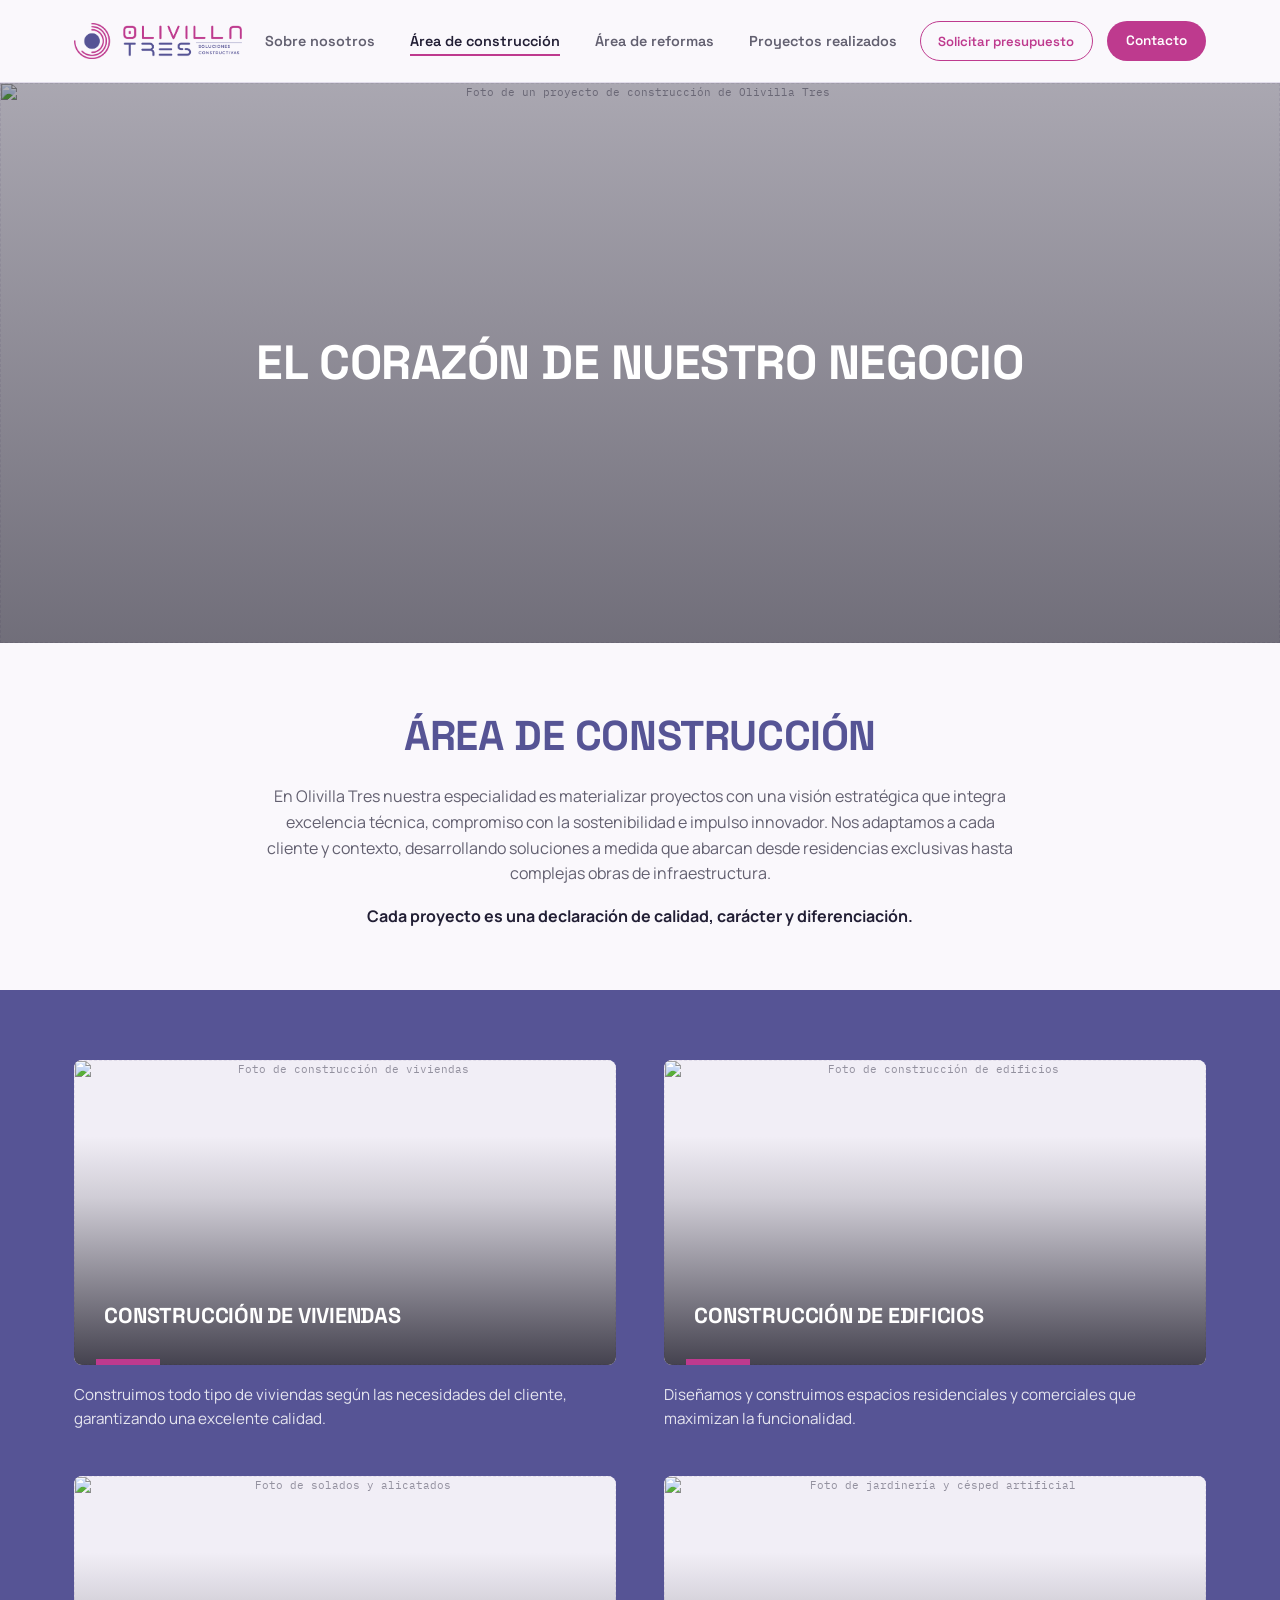
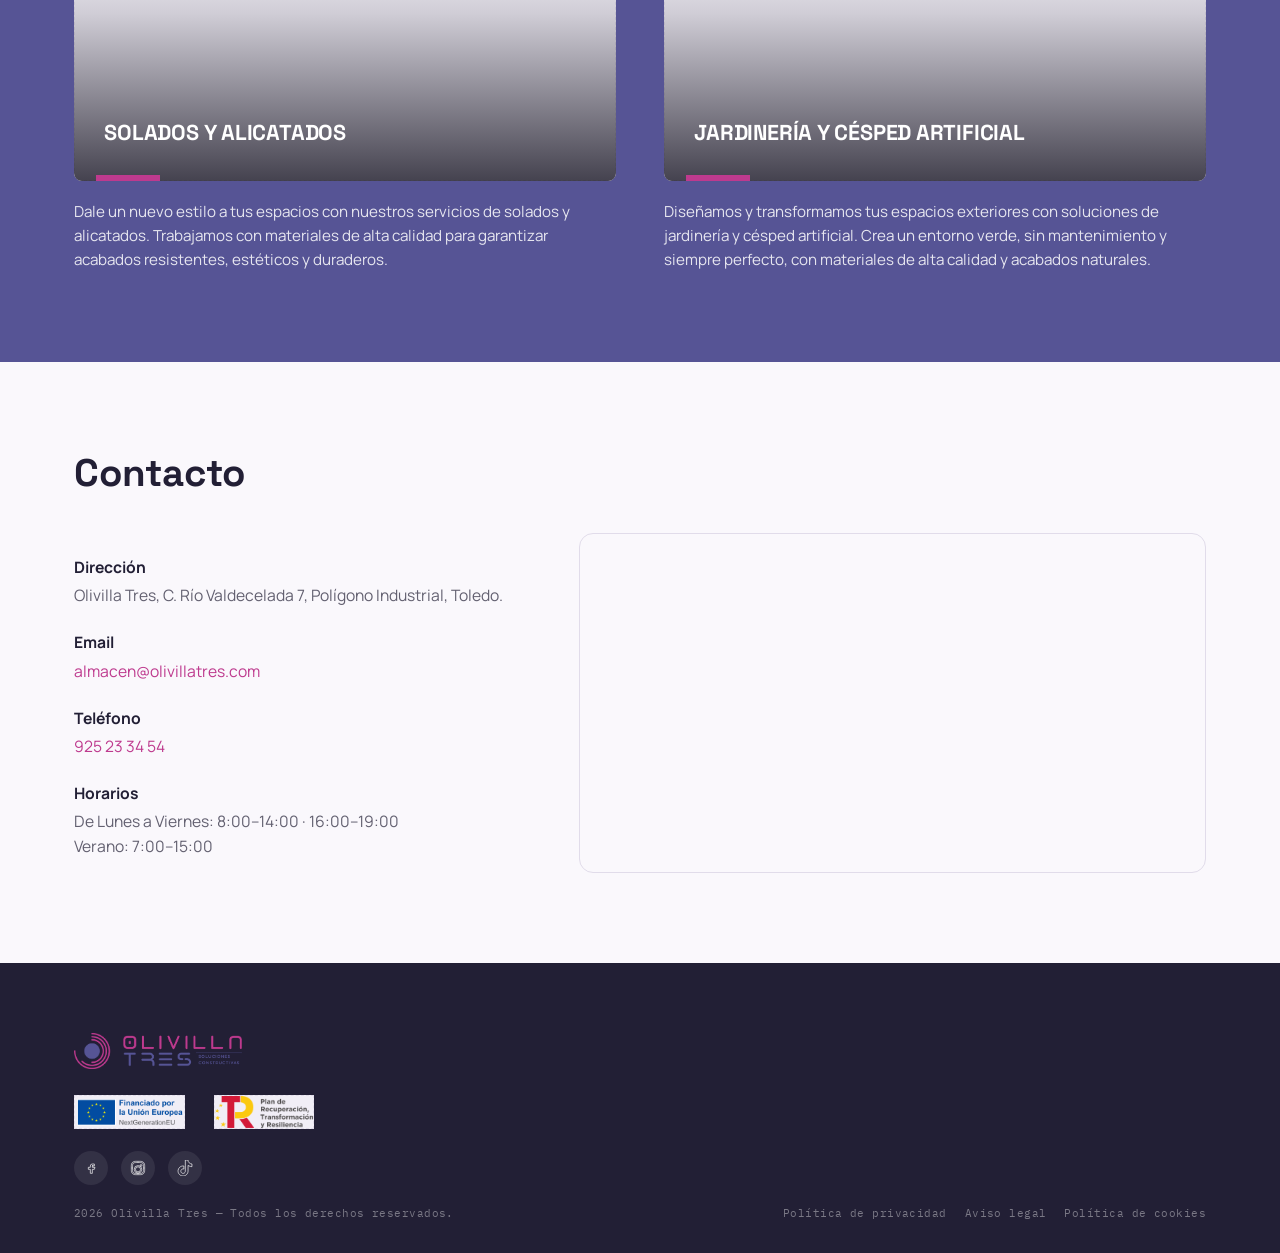
==== area-de-construccion.html @ abe106a0 "redes sociales" ====
<!DOCTYPE html>
<html lang="es">
<head>
<meta charset="UTF-8">
<meta name="viewport" content="width=device-width, initial-scale=1.0">
<title>Área de Construcción — Olivilla Tres</title>
<meta name="description" content="Construcción de viviendas, edificios, solados, alicatados y jardinería en Toledo. Materiales de alta calidad y acabados duraderos.">
<link rel="stylesheet" href="style.css">
</head>
<body>

<header class="site-header">
  <div class="container">
    <a href="index.html" class="brand"><img src="logo.png" alt="Olivilla Tres — Soluciones Constructivas"></a>
    <nav class="main-nav" aria-label="Navegación principal">
      <ul>
        <li><a href="sobre-nosotros.html">Sobre nosotros</a></li>
        <li><a href="area-de-construccion.html" aria-current="page">Área de construcción</a></li>
        <li><a href="area-de-reformas.html">Área de reformas</a></li>
        <li><a href="proyectos-realizados.html">Proyectos realizados</a></li>
      </ul>
    </nav>
    <div class="nav-actions">
      <a href="solicitar_presupuesto.html" class="nav-btn-outline">Solicitar presupuesto</a>
      <a href="contacto.html" class="nav-cta">Contacto</a>
    </div>
    <button class="nav-toggle" aria-label="Abrir menú" aria-expanded="false"><span></span></button>
  </div>
</header>

<main>

  <!-- HERO: foto a pantalla completa con texto superpuesto -->
  <section class="area-hero-photo">
    <img class="ph" src="img/construccion-portada.jpg" alt="Foto de un proyecto de construcción de Olivilla Tres">
    <div class="area-hero-photo-overlay">
      <div class="container">
        <h1>El corazón de nuestro negocio</h1>
      </div>
    </div>
  </section>

  <!-- INTRO: texto centrado -->
  <section class="area-intro">
    <div class="container">
      <h2>Área de construcción</h2>
      <p>En Olivilla Tres nuestra especialidad es materializar proyectos con una visión estratégica que integra excelencia técnica, compromiso con la sostenibilidad e impulso innovador. Nos adaptamos a cada cliente y contexto, desarrollando soluciones a medida que abarcan desde residencias exclusivas hasta complejas obras de infraestructura.</p>
      <p class="area-intro-tagline">Cada proyecto es una declaración de calidad, carácter y diferenciación.</p>
    </div>
  </section>

  <!-- SERVICIOS: cuadrícula 2x2 sobre fondo índigo -->
  <section class="area-services">
    <div class="container">
      <div class="area-services-grid">
        <article class="area-service-item reveal">
          <div class="area-service-figure">
            <img class="ph" src="img/construccion-viviendas.jpg" alt="Foto de construcción de viviendas">
            <h3>Construcción de viviendas</h3>
            <span class="accent-bar"></span>
          </div>
          <p>Construimos todo tipo de viviendas según las necesidades del cliente, garantizando una excelente calidad.</p>
        </article>
        <article class="area-service-item reveal">
          <div class="area-service-figure">
            <img class="ph" src="img/construccion-edificios.jpg" alt="Foto de construcción de edificios">
            <h3>Construcción de edificios</h3>
            <span class="accent-bar"></span>
          </div>
          <p>Diseñamos y construimos espacios residenciales y comerciales que maximizan la funcionalidad.</p>
        </article>
        <article class="area-service-item reveal">
          <div class="area-service-figure">
            <img class="ph" src="img/construccion-solados.jpg" alt="Foto de solados y alicatados">
            <h3>Solados y alicatados</h3>
            <span class="accent-bar"></span>
          </div>
          <p>Dale un nuevo estilo a tus espacios con nuestros servicios de solados y alicatados. Trabajamos con materiales de alta calidad para garantizar acabados resistentes, estéticos y duraderos.</p>
        </article>
        <article class="area-service-item reveal">
          <div class="area-service-figure">
            <img class="ph" src="img/construccion-jardineria.jpg" alt="Foto de jardinería y césped artificial">
            <h3>Jardinería y césped artificial</h3>
            <span class="accent-bar"></span>
          </div>
          <p>Diseñamos y transformamos tus espacios exteriores con soluciones de jardinería y césped artificial. Crea un entorno verde, sin mantenimiento y siempre perfecto, con materiales de alta calidad y acabados naturales.</p>
        </article>
      </div>
    </div>
  </section>

  <!-- CONTACTO -->
  <section class="contact-real">
    <div class="container">
      <h2 class="reveal">Contacto</h2>
      <div class="contact-real-grid">
        <div class="contact-real-info reveal">
          <p><strong>Dirección</strong>Olivilla Tres, C. Río Valdecelada 7, Polígono Industrial, Toledo.</p>
          <p><strong>Email</strong><a href="mailto:almacen@olivillatres.com">almacen@olivillatres.com</a></p>
          <p><strong>Teléfono</strong><a href="tel:925233454">925 23 34 54</a></p>
          <p><strong>Horarios</strong>De Lunes a Viernes: 8:00–14:00 · 16:00–19:00<br>Verano: 7:00–15:00</p>
        </div>
        <div class="contact-real-map reveal">
            <iframe title="Ubicación de Olivilla Tres en Toledo" loading="lazy"
              src="https://www.google.com/maps?q=Aislamientos+Olivilla+tres,+C.+Rio+Valdecelada+7,+Toledo&output=embed"></iframe>
          </div>
      </div>
    </div>
  </section>

</main>

<footer class="site-footer">
  <div class="container">
    <a href="index.html" class="brand"><img src="logo.png" alt="Olivilla Tres"></a>
    <div class="footer-funding">
      <img class="ph" src="es_financiado_por_la_union_europea_pos.png" alt="Financiado por la Unión Europea — NextGenerationEU" style="height:34px;">
      <img class="ph" src="Logotipo_del_Plan_de_Recuperacion_Transformacion_y_Resiliencia.svg-2048x670.png" alt="Plan de Recuperación, Transformación y Resiliencia" style="height:34px;">
    </div>
    <div class="footer-social">
        <a href="https://www.facebook.com/p/Olivilla-Tres-SLU-100063948459434/"
          aria-label="Facebook de Olivilla Tres"><svg viewBox="0 0 24 24">
            <path d="M14 9h3V6h-3a3 3 0 00-3 3v2H8v3h3v6h3v-6h3l1-3h-4v-2a1 1 0 011-1z" />
          </svg></a>
        <a href="https://www.instagram.com/olivillatres/" aria-label="Instagram de Olivilla Tres"><svg
            viewBox="0 0 24 24">
            <path
              d="M12 2c2.717 0 3.056.01 4.122.06 1.065.05 1.79.217 2.428.465.66.254 1.216.598 1.772 1.153a4.908 4.908 0 011.153 1.772c.247.637.415 1.363.465 2.428.047 1.066.06 1.405.06 4.122 0 2.717-.01 3.056-.06 4.122-.05 1.065-.218 1.79-.465 2.428a4.883 4.883 0 01-1.153 1.772 4.915 4.915 0 01-1.772 1.153c-.637.247-1.363.415-2.428.465-1.066.047-1.405.06-4.122.06-2.717 0-3.056-.01-4.122-.06-1.065-.05-1.79-.218-2.428-.465a4.89 4.89 0 01-1.772-1.153 4.904 4.904 0 01-1.153-1.772c-.248-.637-.415-1.363-.465-2.428C2.013 15.056 2 14.717 2 12c0-2.717.01-3.056.06-4.122.05-1.065.217-1.79.465-2.428a4.88 4.88 0 011.153-1.772A4.897 4.897 0 015.45 2.525c.638-.248 1.362-.415 2.428-.465C8.944 2.013 9.283 2 12 2zm0 1.802c-2.67 0-2.986.01-4.04.059-.976.045-1.505.207-1.858.344-.466.181-.8.399-1.15.748-.35.35-.567.683-.748 1.15-.137.353-.3.882-.344 1.857-.048 1.055-.058 1.37-.058 4.04 0 2.67.01 2.986.058 4.04.045.976.207 1.505.344 1.858.181.466.399.8.748 1.15.35.35.683.567 1.15.748.353.137.882.3 1.857.344 1.054.048 1.37.058 4.04.058 2.67 0 2.987-.01 4.04-.058.976-.045 1.506-.207 1.858-.344.466-.181.8-.399 1.15-.748.35-.35.568-.683.748-1.15.137-.353.3-.882.344-1.857.048-1.055.058-1.37.058-4.04 0-2.67-.01-2.986-.058-4.04-.045-.976-.207-1.505-.344-1.858a3.097 3.097 0 00-.748-1.15 3.098 3.098 0 00-1.15-.748c-.353-.137-.882-.3-1.857-.344-1.055-.048-1.37-.058-4.04-.058zm0 4.595a5.603 5.603 0 110 11.206 5.603 5.603 0 010-11.206zm0 1.802a3.801 3.801 0 100 7.602 3.801 3.801 0 000-7.602zm5.85-2.05a1.31 1.31 0 11-2.62 0 1.31 1.31 0 012.62 0z" />
          </svg></a>
        <a href="https://www.tiktok.com/@olivilla.tres.s.l" aria-label="TikTok de Olivilla Tres"><svg
            viewBox="0 0 24 24">
            <path
              d="M12.525.02c1.31-.02 2.61-.01 3.91-.02.08 1.53.63 3.09 1.75 4.17 1.12 1.11 2.7 1.62 4.24 1.79v4.03c-1.44-.05-2.89-.35-4.2-.97-.57-.26-1.1-.59-1.62-.93-.01 2.92.01 5.84-.02 8.75-.08 1.4-.54 2.79-1.35 3.94-1.31 1.92-3.58 3.17-5.91 3.21-1.43.08-2.86-.31-4.08-1.03-2.02-1.19-3.44-3.37-3.65-5.71-.02-.5-.03-1-.01-1.49.18-1.9 1.12-3.72 2.58-4.96 1.66-1.44 3.98-2.13 6.15-1.72.02 1.48-.04 2.96-.04 4.44-.99-.32-2.15-.23-3.02.37-.63.41-1.11 1.04-1.36 1.75-.21.51-.15 1.07-.14 1.61.24 1.64 1.82 3.02 3.5 2.87 1.12-.01 2.19-.66 2.77-1.61.19-.33.4-.67.41-1.06.1-1.79.06-3.57.07-5.36.01-4.03-.01-8.05.02-12.07z" />
          </svg></a>
      </div>
    <div class="footer-bottom">
      <span>2026 Olivilla Tres — Todos los derechos reservados.</span>
      <span style="display:flex; gap:1.6em;">
        <a href="aviso-legal.html">Política de privacidad</a>
        <a href="aviso-legal.html">Aviso legal</a>
        <a href="aviso-legal.html">Política de cookies</a>
      </span>
    </div>
  </div>
</footer>

<script src="main.js"></script>
<script src="https://TU-APP.onrender.com/widget.js"></script>
</body>
</html>
---- style.css ----
/* =========================================================
   OLIVILLA TRES — identidad real de marca
   Magenta #BE3A8E · Índigo #565495 (extraídos del logotipo)
   Motivo de firma: anillos concéntricos (el "orbe" del logo)
   ========================================================= */

@import url('https://fonts.googleapis.com/css2?family=Space+Grotesk:wght@500;600;700&family=Manrope:wght@400;500;600;700;800&family=IBM+Plex+Mono:wght@500;600&display=swap');

:root{
  /* --- marca --- */
  --magenta:        #BE3A8E;
  --magenta-dark:   #932C6E;
  --magenta-light:  #F3D9E9;
  --indigo:         #565495;
  --indigo-dark:    #403E72;
  --indigo-light:   #E1E0F0;

  /* --- neutros --- */
  --ink:            #221F35;
  --ink-70:         rgba(34,31,53,.7);
  --ink-45:         rgba(34,31,53,.45);
  --paper:          #FAF8FC;
  --paper-2:        #F1EEF6;
  --line:           #E1DCEA;
  --white:          #FFFFFF;

  --font-display: 'Space Grotesk', sans-serif;
  --font-body: 'Manrope', sans-serif;
  --font-mono: 'IBM Plex Mono', monospace;

  --container: 1180px;
  --radius: 14px;
  --radius-sm: 8px;
}

*,*::before,*::after{ box-sizing:border-box; }
html{ scroll-behavior:smooth; }
body{
  margin:0;
  background:var(--paper);
  color:var(--ink);
  font-family:var(--font-body);
  font-size:16px;
  line-height:1.6;
  -webkit-font-smoothing:antialiased;
}
img{ max-width:100%; display:block; }
a{ color:inherit; text-decoration:none; }
ul{ margin:0; padding:0; list-style:none; }
h1,h2,h3,h4{ margin:0; font-family:var(--font-display); font-weight:700; letter-spacing:-.01em; line-height:1.1; color:var(--ink); }
p{ margin:0; }
button{ font-family:inherit; cursor:pointer; }

:focus-visible{ outline:3px solid var(--magenta); outline-offset:3px; }

.container{ max-width:var(--container); margin:0 auto; padding:0 24px; }

.eyebrow{
  font-family:var(--font-mono);
  font-size:.72rem;
  font-weight:600;
  letter-spacing:.14em;
  text-transform:uppercase;
  color:var(--magenta);
  display:inline-flex;
  align-items:center;
  gap:.6em;
}
.eyebrow::before{
  content:"";
  width:9px; height:9px;
  border-radius:50%;
  border:2px solid var(--magenta);
  display:inline-block;
}

/* =========================================================
   Motivo de firma: anillos concéntricos (del logo)
   ========================================================= */
.orbit-bg{
  position:absolute; inset:0;
  pointer-events:none;
  overflow:hidden;
}
.orbit-bg svg{ position:absolute; }

img.ph{
  background:var(--paper-2);
  border:1px dashed var(--line);
  display:flex; align-items:center; justify-content:center;
  color:var(--ink-45);
  font-family:var(--font-mono);
  font-size:.7rem;
  text-align:center;
  object-fit:cover;
  width:100%;
  height:100%;
}

/* =========================================================
   Botones
   ========================================================= */
.btn{
  display:inline-flex; align-items:center; gap:.6em;
  font-family:var(--font-display);
  font-size:.92rem;
  font-weight:600;
  padding:.95em 1.7em;
  border-radius:100px;
  border:1.5px solid transparent;
  transition:transform .2s ease, background .2s ease, color .2s ease, border-color .2s ease;
}
.btn-primary{ background:var(--magenta); color:var(--white); }
.btn-primary:hover{ background:var(--magenta-dark); transform:translateY(-2px); }
.btn-ghost{ border-color:currentColor; color:var(--ink); }
.btn-ghost:hover{ background:#932C6E; color:#403E72; border-color:var(--ink); transform:translateY(-2px); }
.hero-actions{ display:flex; gap:1em; flex-wrap:wrap; }

/* =========================================================
   Header
   ========================================================= */
.site-header{
  position:sticky; top:0; z-index:100;
  background:rgba(250,248,252,.9);
  backdrop-filter:blur(10px);
  border-bottom:1px solid var(--line);
}
.site-header .container{
  display:flex; align-items:center; justify-content:space-between;
  height:82px;
}
.brand{ display:flex; align-items:center; }
.brand img{ height:36px; width:auto; }

.main-nav ul{ display:flex; gap:2.2rem; align-items:center; }
.main-nav a{
  font-family:var(--font-display);
  font-size:.9rem;
  font-weight:600;
  color:var(--ink-70);
  position:relative;
  padding:6px 0;
}
.main-nav a::after{
  content:"";
  position:absolute; left:0; right:0; bottom:0;
  height:2px; background:var(--magenta);
  transform:scaleX(0); transform-origin:left;
  transition:transform .2s ease;
}
.main-nav a:hover, .main-nav a[aria-current="page"]{ color:var(--ink); }
.main-nav a:hover::after, .main-nav a[aria-current="page"]::after{ transform:scaleX(1); }

.nav-cta{
  font-family:var(--font-display) !important;
  font-size:.85rem !important;
  font-weight:600;
  color:var(--white) !important;
  background:var(--magenta);
  padding:.7em 1.4em;
  border-radius:100px;
  transition:background .2s ease;
}
.nav-cta:hover{ background:var(--magenta-dark); }
.nav-cta::after{ display:none; }

.nav-toggle{
  display:none;
  background:none; border:1.5px solid var(--ink); border-radius:50%;
  width:42px; height:42px;
  align-items:center; justify-content:center;
}
.nav-toggle span, .nav-toggle span::before, .nav-toggle span::after{
  content:""; display:block; width:16px; height:2px; background:var(--ink); border-radius:2px;
  position:relative; transition:.2s ease;
}
.nav-toggle span::before{ position:absolute; top:-5px; }
.nav-toggle span::after{ position:absolute; top:5px; }

/* =========================================================
   Hero
   ========================================================= */
.hero{
  position:relative;
  overflow:hidden;
  background:var(--ink);
  color:var(--white);
  padding:90px 0 0;
}
.hero-inner{ position:relative; z-index:2; padding-bottom:70px; }
.hero .eyebrow{ color:#F0A9CE; }
.hero .eyebrow::before{ border-color:#F0A9CE; }
.hero h1{ font-size:clamp(2.6rem,5.6vw,4.6rem); color:var(--white); margin-top:.5em; }
.hero h1 .line{ display:block; }
.hero h1 .accent{ color:var(--magenta); }
.hero-sub{ margin-top:1.3em; max-width:560px; color:rgba(255,255,255,.72); font-size:1.05rem; }
.hero-actions{ margin-top:2.4em; }
.hero-meta{
  margin-top:4em;
  display:flex; gap:3em; flex-wrap:wrap;
  font-family:var(--font-mono); font-size:.78rem; letter-spacing:.04em; color:rgba(255,255,255,.55);
}
.hero-meta strong{ display:block; font-family:var(--font-display); font-size:1.8rem; color:var(--white); font-weight:700; margin-bottom:.15em; }

.hero-figure{
  position:relative; z-index:2;
  aspect-ratio:16/7;
  border-radius:var(--radius);
  overflow:hidden;
  border:1px solid rgba(255,255,255,.12);
}
.hero-figure .ph{ background:rgba(255,255,255,.04); border-color:rgba(255,255,255,.18); color:rgba(255,255,255,.4); }

/* =========================================================
   Servicios (home)
   ========================================================= */
.services{ padding:110px 0 100px; }
.section-head{ max-width:640px; }
.section-head p{ margin-top:1em; color:var(--ink-70); font-size:1.05rem; }
.section-head h2{ font-size:clamp(1.9rem,3.6vw,2.6rem); margin-top:.4em; }

.service-grid{
  margin-top:3.2em;
  display:grid;
  grid-template-columns:repeat(3, 1fr);
  gap:1.6em;
}
.service-card{
  background:var(--white);
  border:1px solid var(--line);
  border-radius:var(--radius);
  overflow:hidden;
  display:flex; flex-direction:column;
  transition:transform .25s ease, box-shadow .25s ease;
}
.service-card:hover{ transform:translateY(-4px); box-shadow:0 18px 40px -20px rgba(34,31,53,.25); }
.service-card .card-figure{ aspect-ratio:4/3; }
.service-card .card-body{ padding:1.8em; display:flex; flex-direction:column; gap:.9em; flex:1; }
.service-card .num{ font-family:var(--font-mono); font-size:.7rem; color:var(--magenta); letter-spacing:.1em; }
.service-card h3{ font-size:1.4rem; }
.service-card p{ color:var(--ink-70); font-size:.95rem; }
.service-card ul{ margin-top:.4em; display:flex; flex-direction:column; gap:.5em; }
.service-card li{ font-size:.88rem; color:var(--ink-70); display:flex; gap:.6em; align-items:baseline; }
.service-card li::before{ content:""; width:5px; height:5px; border-radius:50%; background:var(--indigo); flex:none; }
.service-card .more{
  margin-top:auto; padding-top:.6em;
  font-family:var(--font-display); font-weight:600; font-size:.9rem; color:var(--magenta);
  display:inline-flex; align-items:center; gap:.4em;
}
.service-card .more span{ transition:transform .2s ease; }
.service-card:hover .more span{ transform:translateX(4px); }

/* =========================================================
   Quiénes somos
   ========================================================= */
.about-section{ background:var(--indigo); color:var(--white); padding:100px 0; position:relative; overflow:hidden; }
.about{ display:grid; grid-template-columns:.9fr 1.1fr; gap:4em; align-items:center; position:relative; z-index:2; }
.about-figure{ aspect-ratio:4/5; border-radius:var(--radius); overflow:hidden; border:1px solid rgba(255,255,255,.18); position:relative; }
.about-figure .ph{ background:rgba(255,255,255,.06); border-color:rgba(255,255,255,.22); color:rgba(255,255,255,.5); }
.about-copy .eyebrow{ color:#F0A9CE; }
.about-copy .eyebrow::before{ border-color:#F0A9CE; }
.about-copy h2{ color:var(--white); font-size:clamp(1.9rem,3.4vw,2.5rem); margin-top:.4em; }
.about-copy p{ margin-top:1.2em; color:rgba(255,255,255,.8); font-size:1rem; }
.about-stats{ margin-top:2.4em; display:flex; gap:2.4em; flex-wrap:wrap; }
.about-stats strong{ display:block; font-family:var(--font-display); font-size:2rem; color:var(--white); }
.about-stats span{ font-family:var(--font-mono); font-size:.72rem; letter-spacing:.05em; color:rgba(255,255,255,.6); text-transform:uppercase; }

/* =========================================================
   Proyectos (galería con foto)
   ========================================================= */
.projects{ padding:110px 0; }
.project-grid{
  margin-top:3em;
  display:grid;
  grid-template-columns:repeat(4, 1fr);
  gap:1.4em;
}
.project-tile{
  border-radius:var(--radius);
  overflow:hidden;
  position:relative;
  aspect-ratio:3/4;
  background:var(--paper-2);
}
.project-tile .ph{ position:absolute; inset:0; }
.project-tile .tile-info{
  position:absolute; left:0; right:0; bottom:0;
  padding:1.4em 1.2em;
  background:linear-gradient(0deg, rgba(34,31,53,.88), transparent 80%);
  color:var(--white);
}
.project-tile h4{ font-size:1.05rem; color:var(--white); font-weight:700; }
.project-tile p{ font-size:.8rem; color:rgba(255,255,255,.75); margin-top:.3em; }

/* =========================================================
   Testimonios
   ========================================================= */
.testimonials{ padding:100px 0; background:var(--paper-2); }
.testi-grid{
  margin-top:3em;
  display:grid;
  grid-template-columns:repeat(3,1fr);
  gap:1.6em;
}
.testi-card{
  background:var(--white);
  border:1px solid var(--line);
  border-radius:var(--radius);
  padding:2.2em;
  position:relative;
}
.testi-card .quote-mark{
  font-family:var(--font-display);
  font-size:3rem; color:var(--magenta); line-height:.5; display:block; margin-bottom:.5em;
}
.testi-card p.quote{ font-size:.98rem; color:var(--ink); }
.testi-card .who{
  margin-top:1.6em; padding-top:1em; border-top:1px solid var(--line);
  font-family:var(--font-mono); font-size:.7rem; letter-spacing:.05em; text-transform:uppercase; color:var(--ink-70);
  display:flex; justify-content:space-between;
}

/* =========================================================
   CTA final
   ========================================================= */
.cta-band{
  background:var(--magenta);
  color:var(--white);
  text-align:center;
  padding:100px 0;
  position:relative;
  overflow:hidden;
}
.cta-band .container{ position:relative; z-index:2; }
.cta-band h2{ font-size:clamp(2rem,5vw,3.2rem); color:var(--white); margin-top:.3em; }
.cta-band p{ margin-top:1em; color:rgba(255,255,255,.85); max-width:520px; margin-left:auto; margin-right:auto; }
.cta-band .hero-actions{ justify-content:center; margin-top:2.2em; }
.cta-band .btn-ghost{ color:var(--white); }
.cta-band .btn-ghost:hover{ background:#403E72; color:#BE3A8E !important; }
.cta-band .btn-primary{ background:var(--ink); }
.cta-band .btn-primary:hover{ background:var(--white); color:var(--magenta); }

/* =========================================================
   Página interior (áreas de servicio)
   ========================================================= */
.page-hero{
  background:var(--ink); color:var(--white);
  padding:70px 0 60px;
  position:relative; overflow:hidden;
}
.page-hero .container{ position:relative; z-index:2; }
.breadcrumb{
  font-family:var(--font-mono); font-size:.7rem; letter-spacing:.06em; text-transform:uppercase;
  color:rgba(255,255,255,.5); margin-bottom:1.6em; display:flex; gap:.6em;
}
.breadcrumb a{ color:rgba(255,255,255,.85); }
.page-hero h1{ font-size:clamp(2.2rem,5vw,3.6rem); color:var(--white); margin-top:.4em; }
.page-hero .hero-sub{ color:rgba(255,255,255,.72); max-width:640px; margin-top:1.1em; }
.page-hero .eyebrow{ color:#F0A9CE; }
.page-hero .eyebrow::before{ border-color:#F0A9CE; }

.page-figure{
  margin-top:-40px; position:relative; z-index:3;
  aspect-ratio:21/8;
  border-radius:var(--radius);
  overflow:hidden;
  border:1px solid var(--line);
}

.dim-divider{
  margin-top:80px;
  font-family:var(--font-mono); font-size:.75rem; letter-spacing:.1em; text-transform:uppercase;
  color:var(--ink-45);
  padding-bottom:1em; border-bottom:1px solid var(--line);
}

.detail-grid{
  display:grid;
  grid-template-columns:repeat(2, 1fr);
  gap:1.4em;
  margin-top:2em;
}
.detail-card{ background:var(--white); border:1px solid var(--line); border-radius:var(--radius); overflow:hidden; }
.detail-card .card-figure{ aspect-ratio:16/9; }
.detail-card .card-body{ padding:2em; }
.detail-card .num{ font-family:var(--font-mono); font-size:.7rem; color:var(--magenta); letter-spacing:.1em; }
.detail-card h3{ font-size:1.4rem; margin-top:.6em; }
.detail-card p{ margin-top:.9em; color:var(--ink-70); font-size:.95rem; }

/* =========================================================
   Contacto
   ========================================================= */
.contact-grid{
  display:grid;
  grid-template-columns:1.1fr .9fr;
  gap:1.6em;
  margin-top:1em;
}
.contact-info{ background:var(--white); border:1px solid var(--line); border-radius:var(--radius); padding:2.6em; }
.contact-info h3{ font-size:1.5rem; }
.contact-list{ margin-top:2em; display:flex; flex-direction:column; gap:1.6em; }
.contact-list li{ display:flex; gap:1em; align-items:flex-start; }
.contact-list .ico{ width:38px; height:38px; flex:none; border-radius:50%; background:var(--magenta-light); display:flex; align-items:center; justify-content:center; }
.contact-list .ico svg{ width:18px; height:18px; stroke:var(--magenta); fill:none; }
.contact-list .lbl{ font-family:var(--font-mono); font-size:.68rem; letter-spacing:.08em; text-transform:uppercase; color:var(--indigo); display:block; margin-bottom:.3em; }
.contact-list .val{ font-size:1rem; color:var(--ink); }
.contact-list a.val:hover{ color:var(--magenta); }

.hours-table{ margin-top:2.2em; border-top:1px solid var(--line); padding-top:1.4em; width:100%; border-collapse:collapse; }
.hours-table td{ padding:.5em 0; font-size:.9rem; }
.hours-table td:first-child{ font-family:var(--font-mono); text-transform:uppercase; letter-spacing:.05em; font-size:.72rem; color:var(--indigo); }
.hours-table td:last-child{ text-align:right; color:var(--ink-70); }

.contact-form{ background:var(--ink); color:var(--white); border-radius:var(--radius); padding:2.6em; }
.contact-form h3{ font-size:1.5rem; color:var(--white); }
.contact-form p.hint{ color:rgba(255,255,255,.6); font-size:.9rem; margin-top:.7em; }
.field{ margin-top:1.6em; }
.field label{ font-family:var(--font-mono); font-size:.68rem; letter-spacing:.08em; text-transform:uppercase; color:rgba(255,255,255,.6); display:block; margin-bottom:.6em; }
.field input, .field textarea{
  width:100%;
  background:rgba(255,255,255,.06);
  border:1px solid rgba(255,255,255,.22);
  border-radius:var(--radius-sm);
  color:var(--white);
  padding:.9em 1em;
  font-family:var(--font-body);
  font-size:.95rem;
}
.field input:focus, .field textarea:focus{ border-color:var(--magenta); outline:none; }
.field textarea{ resize:vertical; min-height:110px; }
.contact-form .btn{ margin-top:2em; width:100%; justify-content:center; }

.map-embed{ border:1px solid var(--line); border-radius:var(--radius); margin-top:2.6em; height:300px; overflow:hidden; }
.map-embed iframe{ width:100%; height:100%; border:0; }

/* =========================================================
   Aviso legal / texto largo
   ========================================================= */
.legal-content{ max-width:760px; padding-top:1em; }
.legal-content h2{ font-size:1.4rem; margin-top:2em; }
.legal-content h2:first-child{ margin-top:0; }
.legal-content p{ margin-top:1em; color:var(--ink-70); font-size:.98rem; }
.legal-content ul{ margin-top:1em; padding-left:1.4em; list-style:disc; color:var(--ink-70); }
.legal-content li{ margin-top:.5em; font-size:.98rem; }

/* =========================================================
   Footer
   ========================================================= */
.site-footer{ background:var(--ink); color:rgba(255,255,255,.7); padding:70px 0 30px; }
.footer-grid{
  display:grid;
  grid-template-columns:1.3fr 1fr 1fr 1fr;
  gap:2.5em;
  padding-bottom:3em;
  border-bottom:1px solid rgba(255,255,255,.15);
}
.footer-brand img{ height:32px; }
.footer-brand p{ margin-top:1.2em; font-size:.9rem; max-width:280px; color:rgba(255,255,255,.55); }
.footer-col h5{
  font-family:var(--font-mono); font-size:.7rem; letter-spacing:.1em; text-transform:uppercase;
  color:rgba(255,255,255,.9); margin-bottom:1.2em;
}
.footer-col ul{ display:flex; flex-direction:column; gap:.8em; }
.footer-col a{ font-size:.9rem; color:rgba(255,255,255,.6); }
.footer-col a:hover{ color:var(--magenta); }
.footer-bottom{
  padding-top:1.8em;
  display:flex; justify-content:space-between; flex-wrap:wrap; gap:1em;
  font-family:var(--font-mono); font-size:.7rem; letter-spacing:.04em; color:rgba(255,255,255,.4);
}

/* =========================================================
   Header — nav real del sitio (2 botones)
   ========================================================= */
.nav-btn-outline{
  font-family:var(--font-display) !important;
  font-size:.82rem !important;
  font-weight:600;
  color:var(--magenta) !important;
  border:1.5px solid var(--magenta);
  padding:.65em 1.3em;
  border-radius:100px;
  transition:background .2s ease, color .2s ease;
}
.nav-btn-outline:hover{ background:var(--magenta); color:var(--white) !important; }
.nav-btn-outline::after{ display:none; }
.nav-actions{ display:flex; align-items:center; gap:.9em; }

/* =========================================================
   Hero real (carrusel de fotos)
   ========================================================= */
.hero-real{
  position:relative;
  overflow:hidden;
  height:640px;
  color:var(--white);
}
.hero-real .slide{
  position:absolute; inset:0;
  opacity:0; transition:opacity .8s ease;
}
.hero-real .slide.is-active{ opacity:1; }
.hero-real .slide img{ width:100%; height:100%; object-fit:cover; }
.hero-real .slide::after{
  content:""; position:absolute; inset:0;
  background:linear-gradient(90deg, rgba(20,18,32,.72) 0%, rgba(20,18,32,.42) 55%, rgba(20,18,32,.2) 100%);
}
.hero-real-inner{
  position:relative; z-index:2;
  height:100%;
  display:flex; flex-direction:column; justify-content:center;
}
.hero-real h1{ font-size:clamp(2rem,4.6vw,3.4rem); color:var(--white); max-width:820px; }
.hero-real .btn-ghost{ margin-top:1.8em; border-color:var(--magenta); color:var(--white); }
.hero-real .btn-ghost:hover{ background:var(--magenta); color:var(--white); }
.hero-dots{
  position:absolute; left:50%; transform:translateX(-50%); bottom:26px; z-index:3;
  display:flex; gap:8px;
}
.hero-dots span{ width:8px; height:8px; border-radius:50%; background:rgba(255,255,255,.5); }
.hero-dots span.is-active{ background:var(--magenta); }
.hero-orbit{
  position:absolute; right:-60px; bottom:-60px; z-index:2;
  width:340px; height:340px; opacity:.9; pointer-events:none;
}

/* =========================================================
   Nuestras áreas (carrusel con flechas)
   ========================================================= */
.areas-real{ padding:90px 0 70px; }
.areas-real .section-head-row{
  display:flex; justify-content:space-between; align-items:flex-end; gap:2em; flex-wrap:wrap;
}
.areas-real h2{ font-size:clamp(1.8rem,3.4vw,3.4rem); color: #565495;}
.areas-nav{ display:flex; gap:.7em; }
.areas-nav button{
  width:42px; height:42px; border-radius:50%; border:1.5px solid var(--indigo);
  background:none; color:var(--indigo); display:flex; align-items:center; justify-content:center;
  transition:background .2s ease, color .2s ease;
}
.areas-nav button:hover{ background:var(--indigo); color:var(--white); }
.areas-nav svg{ width:16px; height:16px; }

.areas-grid{ margin-top:3em; display:grid; grid-template-columns:repeat(3,1fr); gap:2.4em; }
.area-item .ico{ width:44px; height:44px; }
.area-item .ico svg{ width:100%; height:100%; stroke:var(--ink); fill:none; stroke-width:1.5; }
.area-item h3{ font-size:2.3rem; margin-top:1em;color: #565495; }
.area-item p{ margin-top:.7em; color:black; font-size:.95rem; max-width:340px; }
.area-item .more{
  margin-top:1.1em; display:inline-block;
  font-family:var(--font-mono); font-size:.75rem; font-weight:600; letter-spacing:.05em; text-transform:uppercase;
  color:var(--magenta);
}
.area-item .more:hover{ text-decoration:underline; }

/* =========================================================
   Comprometidos con cada fase (foto + bloque índigo)
   ========================================================= */
.commit-section{ background:var(--indigo); position:relative; }
.commit-grid{ display:grid; grid-template-columns:1fr 1fr; align-items:stretch; }
.commit-figure{ position:relative; min-height:420px; }
.commit-figure img{ width:100%; height:100%; object-fit:cover; position:absolute; inset:0; filter:grayscale(1) contrast(1.05); }
.commit-copy{ padding:80px 5vw 80px 4vw; color:var(--white); }
.commit-copy h2{ font-size:clamp(1.9rem,3.4vw,2.6rem); color:var(--white); }
.commit-copy p{ margin-top:1.1em; color:rgba(255,255,255,.82); font-size:.98rem; max-width:520px; }
.commit-copy .btn{ margin-top:2em; border-color:rgba(255,255,255,.6); color:var(--white); }
.commit-copy .btn:hover{ background:var(--white); color:var(--indigo); }

/* =========================================================
   Franja de estadística
   ========================================================= */
.stat-band{ background:var(--magenta); color:var(--white); padding:1.6em 0; text-align:center; }
.stat-band p{ font-family:var(--font-display); font-weight:700; font-size:clamp(1.1rem,2.6vw,1.6rem); letter-spacing:.02em; }

/* =========================================================
   Amplia gama de reformas (3 col, centro destacado)
   ========================================================= */
.reformas-gama{ background:var(--paper-2); padding:90px 0; }
.reformas-gama .section-head{ max-width:none; text-align:center; margin:0 auto; }
.gama-grid{ margin-top:3em; display:grid; grid-template-columns:repeat(3,1fr); }
.gama-item{ padding:2em 2.2em; text-align:center; }
.gama-item.is-highlight{ border-left:2px solid var(--magenta); border-right:2px solid var(--magenta); }
.gama-item .ico{ width:40px; height:40px; margin:0 auto; }
.gama-item .ico svg{ width:100%; height:100%; stroke:var(--ink); fill:none; stroke-width:1.5; }
.gama-item h3{ font-size:1.15rem; margin-top:1em; color:#565495; }
.gama-item p{ margin-top:.7em; color:black; font-size:.92rem; }

/* =========================================================
   Proyectos realizados (galería tipo mosaico)
   ========================================================= */
.gallery-real{ padding:90px 0 50px; }
.gallery-real h2{ font-size:clamp(1.8rem,3.4vw,2.4rem); text-align:center; }
.gallery-grid{ margin-top:2.6em; display:grid; grid-template-columns:repeat(4,1fr); gap:1em; }
.gallery-grid .g-tile{ position:relative; border-radius:var(--radius-sm); overflow:hidden; aspect-ratio:4/3; }
.gallery-grid .g-tile.span-2{ grid-column:span 2; }
.gallery-grid .g-tile img{ width:100%; height:100%; object-fit:cover; transition:transform .4s ease; }
.gallery-grid .g-tile:hover img{ transform:scale(1.04); }
.gallery-grid .g-caption{
  position:absolute; inset:0; display:flex; flex-direction:column; align-items:center; justify-content:center; text-align:center; padding:1em;
  background:rgba(34,31,53,.72); color:var(--white);
  opacity:0; transition:opacity .25s ease;
}
.gallery-grid .g-tile:hover .g-caption, .gallery-grid .g-tile:focus-within .g-caption{ opacity:1; }
.gallery-grid .g-caption h4{ font-size:1rem; color:var(--white); }
.gallery-grid .g-caption p{ font-size:.8rem; color:rgba(255,255,255,.8); margin-top:.4em; }
.gallery-more{ text-align:center; margin-top:2.6em; }

/* =========================================================
   Nuestros clientes satisfechos (testimonios Google)
   ========================================================= */
.reviews-real{ background:var(--ink); position:relative; overflow:hidden; padding:90px 0; color:var(--white); }
.reviews-bg{ position:absolute; inset:0; opacity:.35; }
.reviews-bg img{ width:100%; height:100%; object-fit:cover; }
.reviews-real::before{ content:""; position:absolute; inset:0; background:linear-gradient(180deg, rgba(34,31,53,.35), var(--ink) 90%); }
.reviews-real .container{ position:relative; z-index:2; }
.reviews-real h2{ font-size:clamp(1.8rem,3.4vw,2.4rem); color:var(--white); }
.review-card{
  margin-top:2.6em; max-width:760px;
  display:flex; flex-direction:column; gap:1em;
}
.review-head{ display:flex; align-items:center; gap:.9em; }
.review-avatar{
  width:44px; height:44px; border-radius:50%; background:var(--magenta);
  display:flex; align-items:center; justify-content:center; font-family:var(--font-display); font-weight:700; color:var(--white);
}
.review-who strong{ display:block; font-size:.95rem; }
.review-who span{ font-size:.78rem; color:rgba(255,255,255,.55); }
.review-box{ background:rgba(0,0,0,.55); border-radius:var(--radius-sm); padding:1.6em 1.8em; display:flex; justify-content:space-between; align-items:center; gap:1em; }
.review-box .stars{ color:#F5B301; letter-spacing:.1em; margin-bottom:.5em; }
.review-box p{ font-size:.95rem; color:rgba(255,255,255,.9); }
.review-summary{ margin-top:2em; font-size:.92rem; color:rgba(255,255,255,.7); }
.review-summary strong{ color:var(--white); }
.reviews-nav{ display:flex; gap:.7em; margin-top:1.6em; }
.reviews-nav button{
  width:38px; height:38px; border-radius:50%; border:1.5px solid rgba(255,255,255,.4);
  background:none; color:var(--white); display:flex; align-items:center; justify-content:center;
}
.reviews-nav svg{ width:14px; height:14px; }

/* =========================================================
   Contacto (home)
   ========================================================= */
.contact-real{ padding:90px 0; }
.contact-real h2{ font-size:clamp(1.8rem,3.4vw,2.4rem); }
.contact-real-grid{ margin-top:2.4em; display:grid; grid-template-columns:.85fr 1.15fr; gap:2.6em; align-items:start; }
.contact-real-info p{ margin-top:1.4em; font-size:.98rem; color:var(--ink-70); }
.contact-real-info strong{ display:block; color:var(--ink); margin-bottom:.2em; }
.contact-real-info a{ color:var(--magenta); }
.contact-real-map{ border-radius:var(--radius); overflow:hidden; border:1px solid var(--line); height:340px; }
.contact-real-map iframe{ width:100%; height:100%; border:0; }

/* =========================================================
   Footer real (logos de financiación)
   ========================================================= */
.footer-funding{ display:flex; align-items:center; gap:1.8em; flex-wrap:wrap; margin-top:1.6em; }
.footer-funding img{ height:34px; width:auto; }
.footer-social{ display:flex; gap:.8em; margin-top:1.4em; }
.footer-social a{ width:34px; height:34px; border-radius:50%; background:rgba(255,255,255,.08); display:flex; align-items:center; justify-content:center; }
.footer-social svg{ width:16px; height:16px; stroke:var(--white); fill:none; }
.footer-social a:hover{ background:var(--magenta); }

@media (max-width: 980px){
  .commit-grid{ grid-template-columns:1fr; }
  .areas-grid{ grid-template-columns:1fr; }
  .gama-grid{ grid-template-columns:1fr; }
  .gama-item.is-highlight{ border-left:none; border-right:none; border-top:2px solid var(--magenta); border-bottom:2px solid var(--magenta); }
  .gallery-grid{ grid-template-columns:repeat(2,1fr); }
  .gallery-grid .g-tile.span-2{ grid-column:span 1; }
  .contact-real-grid{ grid-template-columns:1fr; }
  .hero-real{ height:auto; padding:120px 0 80px; }
}

/* =========================================================
   Reveal on scroll
   ========================================================= */
.reveal{ opacity:0; transform:translateY(18px); transition:opacity .6s ease, transform .6s ease; }
.reveal.is-visible{ opacity:1; transform:translateY(0); }

/* =========================================================
   Responsive
   ========================================================= */
@media (max-width: 980px){
  .main-nav{ display:none; }
  .main-nav.nav-open{
    display:flex;
    position:fixed; inset:82px 0 0 0;
    background:var(--paper);
    z-index:200;
    align-items:center; justify-content:center;
    padding:11rem 24px 4em;
    overflow-y:auto;
  }
  .main-nav.nav-open ul{ flex-direction:column; align-items:center; gap:2.4em; text-align:center; width:100%; }
  .main-nav.nav-open a{ font-size:1.3rem; }
  .main-nav.nav-open .nav-actions-mobile{
    display:flex; flex-direction:column; align-items:center; gap:1em;
    margin-top:2.6em; width:100%;
  }
  .main-nav.nav-open .nav-actions-mobile a{ width:100%; max-width:280px; text-align:center; justify-content:center; }
  .nav-toggle{ display:flex; z-index:201; }
  .nav-toggle span{ transition:background .15s ease .1s; }
  .nav-toggle.is-open span{ background:transparent; }
  .nav-toggle.is-open span::before{ top:0; transform:rotate(45deg); }
  .nav-toggle.is-open span::after{ top:0; transform:rotate(-45deg); }
  .nav-actions{ display:none; }
  .about, .contact-grid{ grid-template-columns:1fr; }
  .contact-form{ order:-1; }
  .service-grid{ grid-template-columns:1fr; }
  .project-grid{ grid-template-columns:repeat(2,1fr); }
  .testi-grid{ grid-template-columns:1fr; }
  .detail-grid{ grid-template-columns:1fr; }
  .footer-grid{ grid-template-columns:1fr 1fr; }
}
@media (max-width: 560px){
  section, .services, .projects, .testimonials, .about-section, .cta-band{ padding-top:70px; padding-bottom:70px; }
  .hero-inner{ padding-bottom:50px; }
  .project-grid{ grid-template-columns:1fr; }
  .footer-grid{ grid-template-columns:1fr; }
  .hero-meta{ gap:1.6em; }
}
/* =========================================================
   Página de área — hero foto a pantalla completa (real)
   ========================================================= */
.area-hero-photo{
  position:relative;
  height:560px;
  overflow:hidden;
  color:var(--white);
}
.area-hero-photo img{ width:100%; height:100%; object-fit:cover; }
.area-hero-photo::after{
  content:"";
  position:absolute; inset:0;
  background:linear-gradient(180deg, rgba(20,18,32,.32), rgba(20,18,32,.58));
}
.area-hero-photo-overlay{
  position:absolute; inset:0; z-index:2;
  display:flex; align-items:center; justify-content:center; text-align:center;
}
.area-hero-photo-overlay h1{
  color:var(--white);
  text-transform:uppercase;
  font-size:clamp(1.7rem,4.2vw,3rem);
  max-width:900px;
  padding:0 24px;
}

/* =========================================================
   Página de área — intro centrada
   ========================================================= */
.area-intro{ padding:70px 0 60px; text-align:center; }
.area-intro h2{
  font-size:clamp(1.8rem,3.6vw,2.6rem);
  text-transform:uppercase;
  color:var(--indigo);
}
.area-intro p{
  margin-top:1.6em;
  max-width:760px;
  margin-left:auto; margin-right:auto;
  color:var(--ink-70);
  font-size:1rem;
}
.area-intro .area-intro-tagline{
  margin-top:1.1em;
  font-weight:700;
  color:var(--ink);
}

/* =========================================================
   Página de área — cuadrícula de servicios sobre índigo
   ========================================================= */
.area-services{ background:var(--indigo); padding:70px 0 90px; color:var(--white); }
.area-services-grid{
  display:grid;
  grid-template-columns:1fr 1fr;
  gap:2.8em 3em;
}
.area-service-figure{
  position:relative;
  aspect-ratio:16/9;
  overflow:hidden;
  border-radius:var(--radius-sm);
}
.area-service-figure img{ width:100%; height:100%; object-fit:cover; }
.area-service-figure::after{
  content:"";
  position:absolute; inset:0;
  background:linear-gradient(0deg, rgba(20,18,32,.78) 0%, rgba(20,18,32,.15) 55%, transparent 75%);
}
.area-service-figure h3{
  position:absolute; left:1.4em; right:1.4em; bottom:1.7em; z-index:2;
  color:var(--white);
  font-size:clamp(1.1rem,2vw,1.35rem);
  text-transform:uppercase;
}
.area-service-figure .accent-bar{
  position:absolute; left:1.4em; bottom:0; z-index:2;
  width:64px; height:6px;
  background:var(--magenta);
}
.area-service-item p{ margin-top:1.2em; color:rgba(255,255,255,.85); font-size:.95rem; }

@media (max-width: 980px){
  .area-services-grid{ grid-template-columns:1fr; }
  .area-hero-photo{ height:420px; }
}
/* =========================================================
   Página Sobre Nosotros — franja intro bajo el hero de foto
   ========================================================= */
.intro-band{ background:var(--indigo); padding:3.2em 0; }
.intro-band p{
  max-width:900px; margin:0 auto; text-align:center;
  color:rgba(255,255,255,.92); font-size:1.05rem; line-height:1.7;
}
.intro-band strong{ color:var(--white); }

/* =========================================================
   Nuestra historia — texto + foto (fondo claro)
   ========================================================= */
.historia-section{ padding:100px 0; }
.historia-grid{ display:grid; grid-template-columns:1fr 1fr; gap:4em; align-items:center; }
.historia-copy h2{ color:var(--magenta); font-size:clamp(1.6rem,2.8vw,2rem); text-transform:uppercase; }
.historia-copy p{ margin-top:1.3em; color:var(--ink); font-size:1rem; line-height:1.75; }
.historia-copy p + p{ margin-top:1.6em; }
.historia-figure{ aspect-ratio:4/3.4; border-radius:var(--radius); overflow:hidden; border:1px solid var(--line); }

/* =========================================================
   Nuestro equipo — intro centrada (fondo claro)
   ========================================================= */
.equipo-intro{ background:var(--paper-2); padding:90px 0 0; text-align:center; }
.equipo-intro h2{ color:var(--magenta); font-size:clamp(1.5rem,2.6vw,1.9rem); text-transform:uppercase; }
.equipo-intro p{ margin-top:1.2em; max-width:760px; margin-left:auto; margin-right:auto; color:var(--ink-70); font-size:1rem; }

/* =========================================================
   Nuestro método de trabajo — línea de tiempo
   ========================================================= */
.metodo-section{ background:var(--paper-2); padding:70px 0 110px; }
.metodo-section h2{
  text-align:center; color:var(--indigo);
  font-size:clamp(1.8rem,3.4vw,2.4rem); text-transform:none;
}
.metodo-timeline{ position:relative; max-width:900px; margin:3.4em auto 0; padding-left:76px; }
.metodo-timeline::before{
  content:""; position:absolute; left:25px; top:26px; bottom:26px; width:2px; background:var(--line);
}
.metodo-step{ position:relative; margin-bottom:1.8em; }
.metodo-step:last-child{ margin-bottom:0; }
.metodo-icon{
  position:absolute; left:-76px; top:0;
  width:52px; height:52px; border-radius:50%;
  background:var(--indigo);
  display:flex; align-items:center; justify-content:center;
  z-index:2;
}
.metodo-icon svg{ width:22px; height:22px; stroke:var(--white); fill:none; stroke-width:1.6; }
.metodo-card{
  background:var(--white); border-radius:var(--radius);
  box-shadow:0 14px 34px -20px rgba(34,31,53,.22);
  padding:1.8em 2.2em;
}
.metodo-card h3{ color:var(--magenta); font-size:1.2rem; text-transform:none; }
.metodo-card p{ margin-top:.6em; color:var(--ink-70); font-size:.95rem; }

@media (max-width: 980px){
  .historia-grid{ grid-template-columns:1fr; }
  .historia-figure{ order:-1; }
}
@media (max-width: 640px){
  .metodo-timeline{ padding-left:62px; }
  .metodo-icon{ left:-62px; width:44px; height:44px; }
  .metodo-icon svg{ width:18px; height:18px; }
}

/* =========================================================
   Contacto — franja índigo con 3 columnas de información
   ========================================================= */
.contact-info-band{ background:var(--indigo); color:var(--white); padding:4.4em 0; }
.contact-info-band .container{ display:grid; grid-template-columns:repeat(3,1fr); gap:2.6em; text-align:center; }
.contact-info-band .accent-bar{ width:60px; height:4px; background:var(--magenta); margin:0 auto 1.3em; border-radius:2px; display:block; }
.contact-info-band h3{ color:var(--white); font-size:1.35rem; text-transform:none; }
.contact-info-band p{ margin-top:.5em; color:rgba(255,255,255,.85); font-size:.95rem; }
.contact-info-band a.val{ color:var(--white); }
.contact-info-band strong.info-title{ display:block; margin-top:1em; font-weight:700; color:var(--white); }
.contact-info-band p:first-of-type strong.info-title{ margin-top:0; }

/* =========================================================
   Contacto — sección de formulario (a ancho completo, sobre índigo)
   ========================================================= */
.contact-form-section{ background:var(--indigo); padding:4.4em 0 5em; }
.contact-form-section h2{
  color:var(--white); text-align:center;
  font-size:clamp(1.8rem,3.6vw,2.6rem); text-transform:uppercase;
  margin-bottom:1.2em;
}
.form-grid-2{ display:grid; grid-template-columns:1fr 1fr; gap:1.6em 2em; }
.form-grid-2 .field-full{ grid-column:1 / -1; }
.privacy-check{ display:flex; align-items:flex-start; gap:.8em; margin-top:1.8em; }
.privacy-check input{ margin-top:.35em; width:16px; height:16px; flex:none; accent-color:var(--magenta); }
.privacy-check label{ font-size:.85rem; color:rgba(255,255,255,.85); line-height:1.5; }
.privacy-check strong{ color:var(--white); }
.contact-form-section .btn{ margin-top:2em; }

/* =========================================================
   Mapa a pantalla completa
   ========================================================= */
.map-full{ height:440px; }
.map-full iframe{ width:100%; height:100%; border:0; }

@media (max-width: 980px){
  .contact-info-band .container{ grid-template-columns:1fr; gap:2.4em; }
  .form-grid-2{ grid-template-columns:1fr; }
  .map-full{ height:320px; }
}
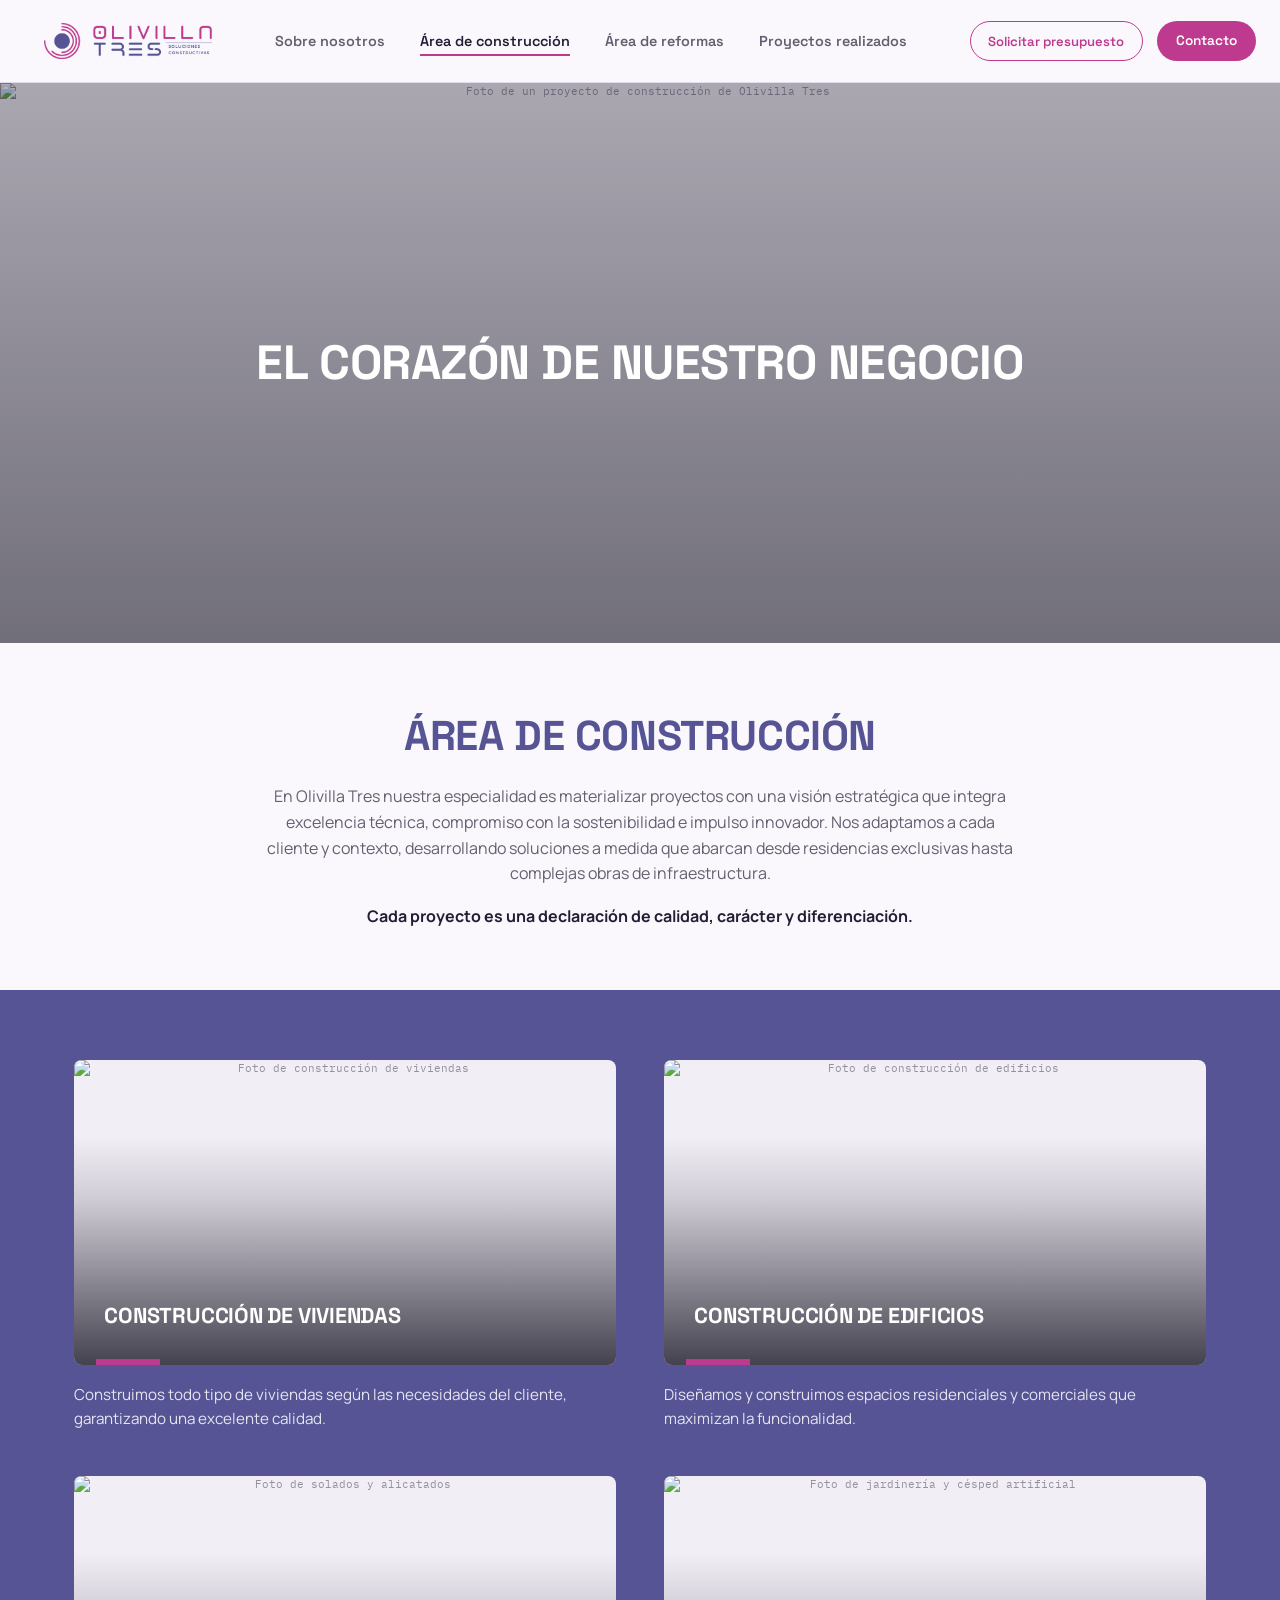
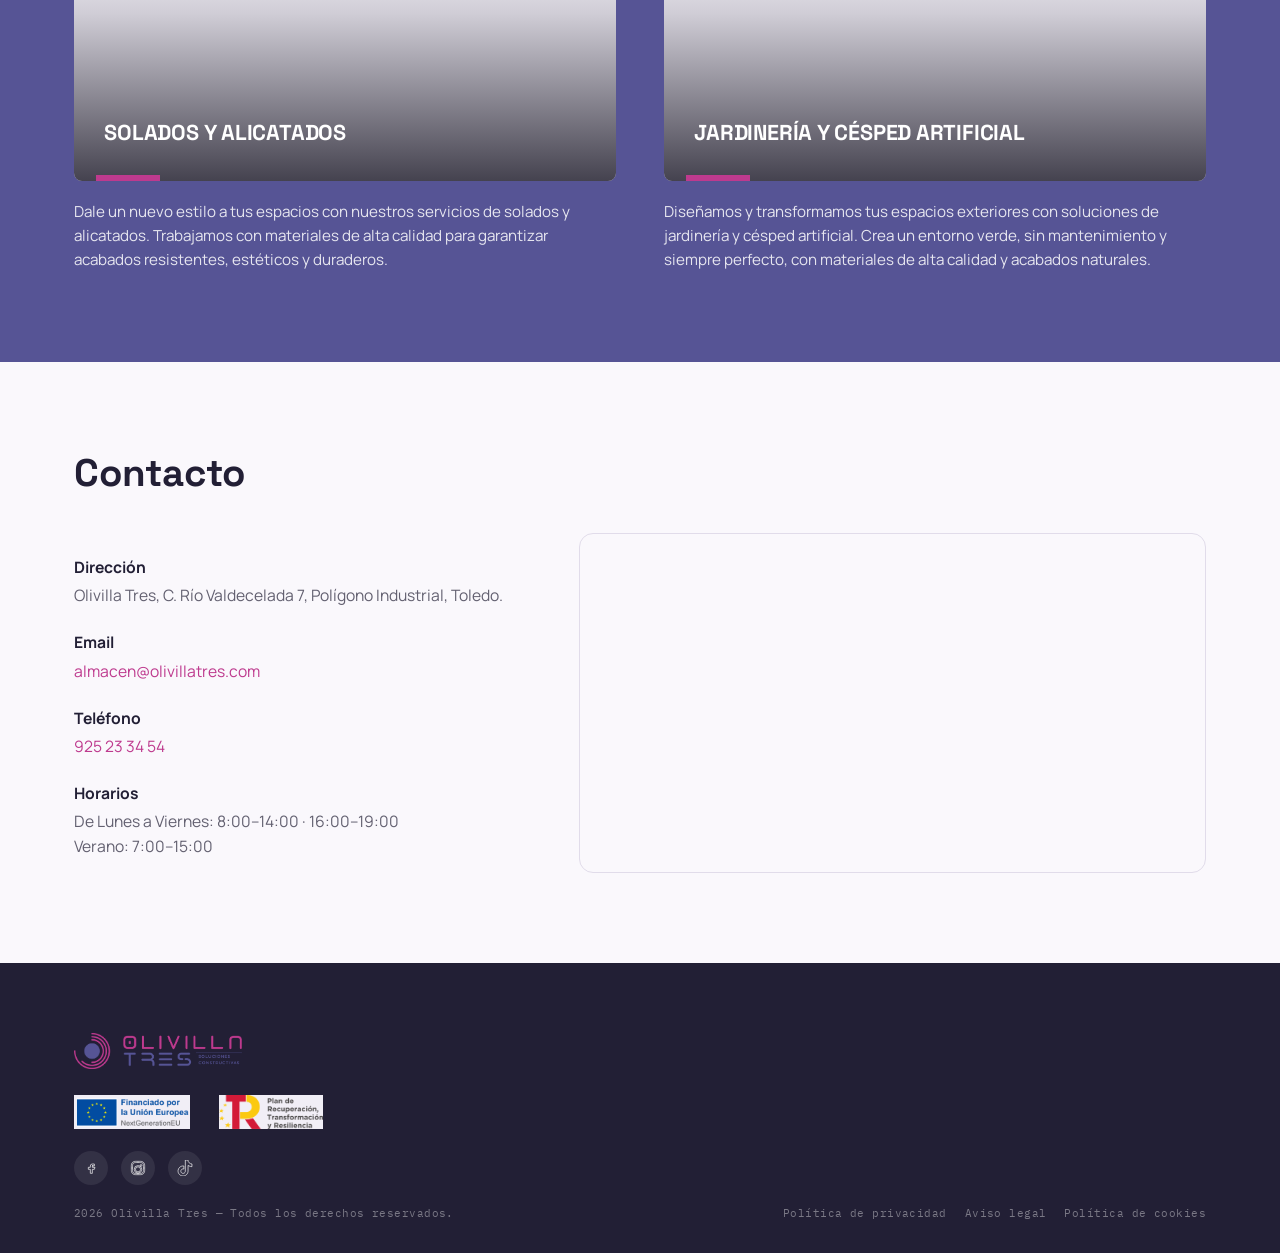
==== commit 266261a1: "cambios" ====
--- a/area-de-construccion.html
+++ b/area-de-construccion.html
@@ -10,8 +10,8 @@
 <body>
 
 <header class="site-header">
-  <div class="container">
-    <a href="index.html" class="brand"><img src="logo.png" alt="Olivilla Tres — Soluciones Constructivas"></a>
+  <div class="contenedor">
+    <a href="index.html" class="brand1"><img src="logo.png" alt="Olivilla Tres — Soluciones Constructivas"></a>
     <nav class="main-nav" aria-label="Navegación principal">
       <ul>
         <li><a href="sobre-nosotros.html">Sobre nosotros</a></li>
--- a/style.css
+++ b/style.css
@@ -54,6 +54,11 @@
 :focus-visible{ outline:3px solid var(--magenta); outline-offset:3px; }
 
 .container{ max-width:var(--container); margin:0 auto; padding:0 24px; }
+.contenedor{
+  width:100%;
+  padding:0 24px;
+  box-sizing:border-box;
+}
 
 .eyebrow{
   font-family:var(--font-mono);
@@ -86,7 +91,7 @@
 
 img.ph{
   background:var(--paper-2);
-  border:1px dashed var(--line);
+  border:0px dashed var(--line);
   display:flex; align-items:center; justify-content:center;
   color:var(--ink-45);
   font-family:var(--font-mono);
@@ -125,12 +130,14 @@
   backdrop-filter:blur(10px);
   border-bottom:1px solid var(--line);
 }
-.site-header .container{
+.site-header .contenedor{
   display:flex; align-items:center; justify-content:space-between;
   height:82px;
+  gap:3rem;
 }
 .brand{ display:flex; align-items:center; }
 .brand img{ height:36px; width:auto; }
+.brand1 img{ height:36px; width:auto; padding-left: 20px; }
 
 .main-nav ul{ display:flex; gap:2.2rem; align-items:center; }
 .main-nav a{
@@ -150,7 +157,12 @@
 }
 .main-nav a:hover, .main-nav a[aria-current="page"]{ color:var(--ink); }
 .main-nav a:hover::after, .main-nav a[aria-current="page"]::after{ transform:scaleX(1); }
-
+.main-nav a{
+  white-space:nowrap;
+}
+.main-nav li{
+  flex:none;
+}
 .nav-cta{
   font-family:var(--font-display) !important;
   font-size:.85rem !important;
@@ -163,7 +175,15 @@
 }
 .nav-cta:hover{ background:var(--magenta-dark); }
 .nav-cta::after{ display:none; }
-
+.nav-btn-outline{
+  white-space:nowrap;
+}
+.nav-actions{
+  flex:none;
+}
+.main-nav{
+  flex:none;
+}
 .nav-toggle{
   display:none;
   background:none; border:1.5px solid var(--ink); border-radius:50%;
@@ -217,7 +237,7 @@
 .services{ padding:110px 0 100px; }
 .section-head{ max-width:640px; }
 .section-head p{ margin-top:1em; color:var(--ink-70); font-size:1.05rem; }
-.section-head h2{ font-size:clamp(1.9rem,3.6vw,2.6rem); margin-top:.4em; }
+.section-head h2{ font-size:clamp(3rem,3.6vw,2.6rem); margin-top:.4em; color:#565495 }
 
 .service-grid{
   margin-top:3.2em;
@@ -541,7 +561,22 @@
 .areas-nav button:hover{ background:var(--indigo); color:var(--white); }
 .areas-nav svg{ width:16px; height:16px; }
 
-.areas-grid{ margin-top:3em; display:grid; grid-template-columns:repeat(3,1fr); gap:2.4em; }
+.areas-grid{
+  margin-top:3em;
+  overflow:hidden;
+}
+.areas-track{
+  display:flex;
+  gap:2.4em;
+}
+.area-item{
+  flex:0 0 auto; /* el ancho lo pone JS, ya no un porcentaje */
+}
+@media (max-width: 980px){
+.area-item {
+    flex: 0 0 auto;
+}
+}
 .area-item .ico{ width:44px; height:44px; }
 .area-item .ico svg{ width:100%; height:100%; stroke:var(--ink); fill:none; stroke-width:1.5; }
 .area-item h3{ font-size:2.3rem; margin-top:1em;color: #565495; }
@@ -553,15 +588,28 @@
 }
 .area-item .more:hover{ text-decoration:underline; }
 
+
 /* =========================================================
    Comprometidos con cada fase (foto + bloque índigo)
    ========================================================= */
-.commit-section{ background:var(--indigo); position:relative; }
-.commit-grid{ display:grid; grid-template-columns:1fr 1fr; align-items:stretch; }
-.commit-figure{ position:relative; min-height:420px; }
-.commit-figure img{ width:100%; height:100%; object-fit:cover; position:absolute; inset:0; filter:grayscale(1) contrast(1.05); }
-.commit-copy{ padding:80px 5vw 80px 4vw; color:var(--white); }
-.commit-copy h2{ font-size:clamp(1.9rem,3.4vw,2.6rem); color:var(--white); }
+.commit-section{ background:var(--indigo); padding:0px 0; }
+.commit-grid{ display:grid; grid-template-columns:1fr 1fr; gap:4em; align-items:center; }
+.commit-figure{
+  aspect-ratio:16/10;
+  overflow:hidden;
+}
+.commit-figure img{
+  width:100%; height:100%;
+  object-fit:cover;
+  display:block;
+  filter:grayscale(1) contrast(1.05);
+}
+.commit-copy{ padding:0; color:var(--white); }
+.commit-copy h2{
+  font-size:clamp(1.9rem,3.4vw,2.6rem);
+  color:var(--white);
+  text-transform:uppercase;
+}
 .commit-copy p{ margin-top:1.1em; color:rgba(255,255,255,.82); font-size:.98rem; max-width:520px; }
 .commit-copy .btn{ margin-top:2em; border-color:rgba(255,255,255,.6); color:var(--white); }
 .commit-copy .btn:hover{ background:var(--white); color:var(--indigo); }
@@ -582,7 +630,7 @@
 .gama-item.is-highlight{ border-left:2px solid var(--magenta); border-right:2px solid var(--magenta); }
 .gama-item .ico{ width:40px; height:40px; margin:0 auto; }
 .gama-item .ico svg{ width:100%; height:100%; stroke:var(--ink); fill:none; stroke-width:1.5; }
-.gama-item h3{ font-size:1.15rem; margin-top:1em; color:#565495; }
+.gama-item h3{ font-size:2rem; margin-top:1em; color:#565495; }
 .gama-item p{ margin-top:.7em; color:black; font-size:.92rem; }
 
 /* =========================================================
@@ -675,6 +723,10 @@
    ========================================================= */
 .reveal{ opacity:0; transform:translateY(18px); transition:opacity .6s ease, transform .6s ease; }
 .reveal.is-visible{ opacity:1; transform:translateY(0); }
+.reveal .titulo-proyectos{
+  font-size: 3rem;
+  color: #565495;
+}
 
 /* =========================================================
    Responsive
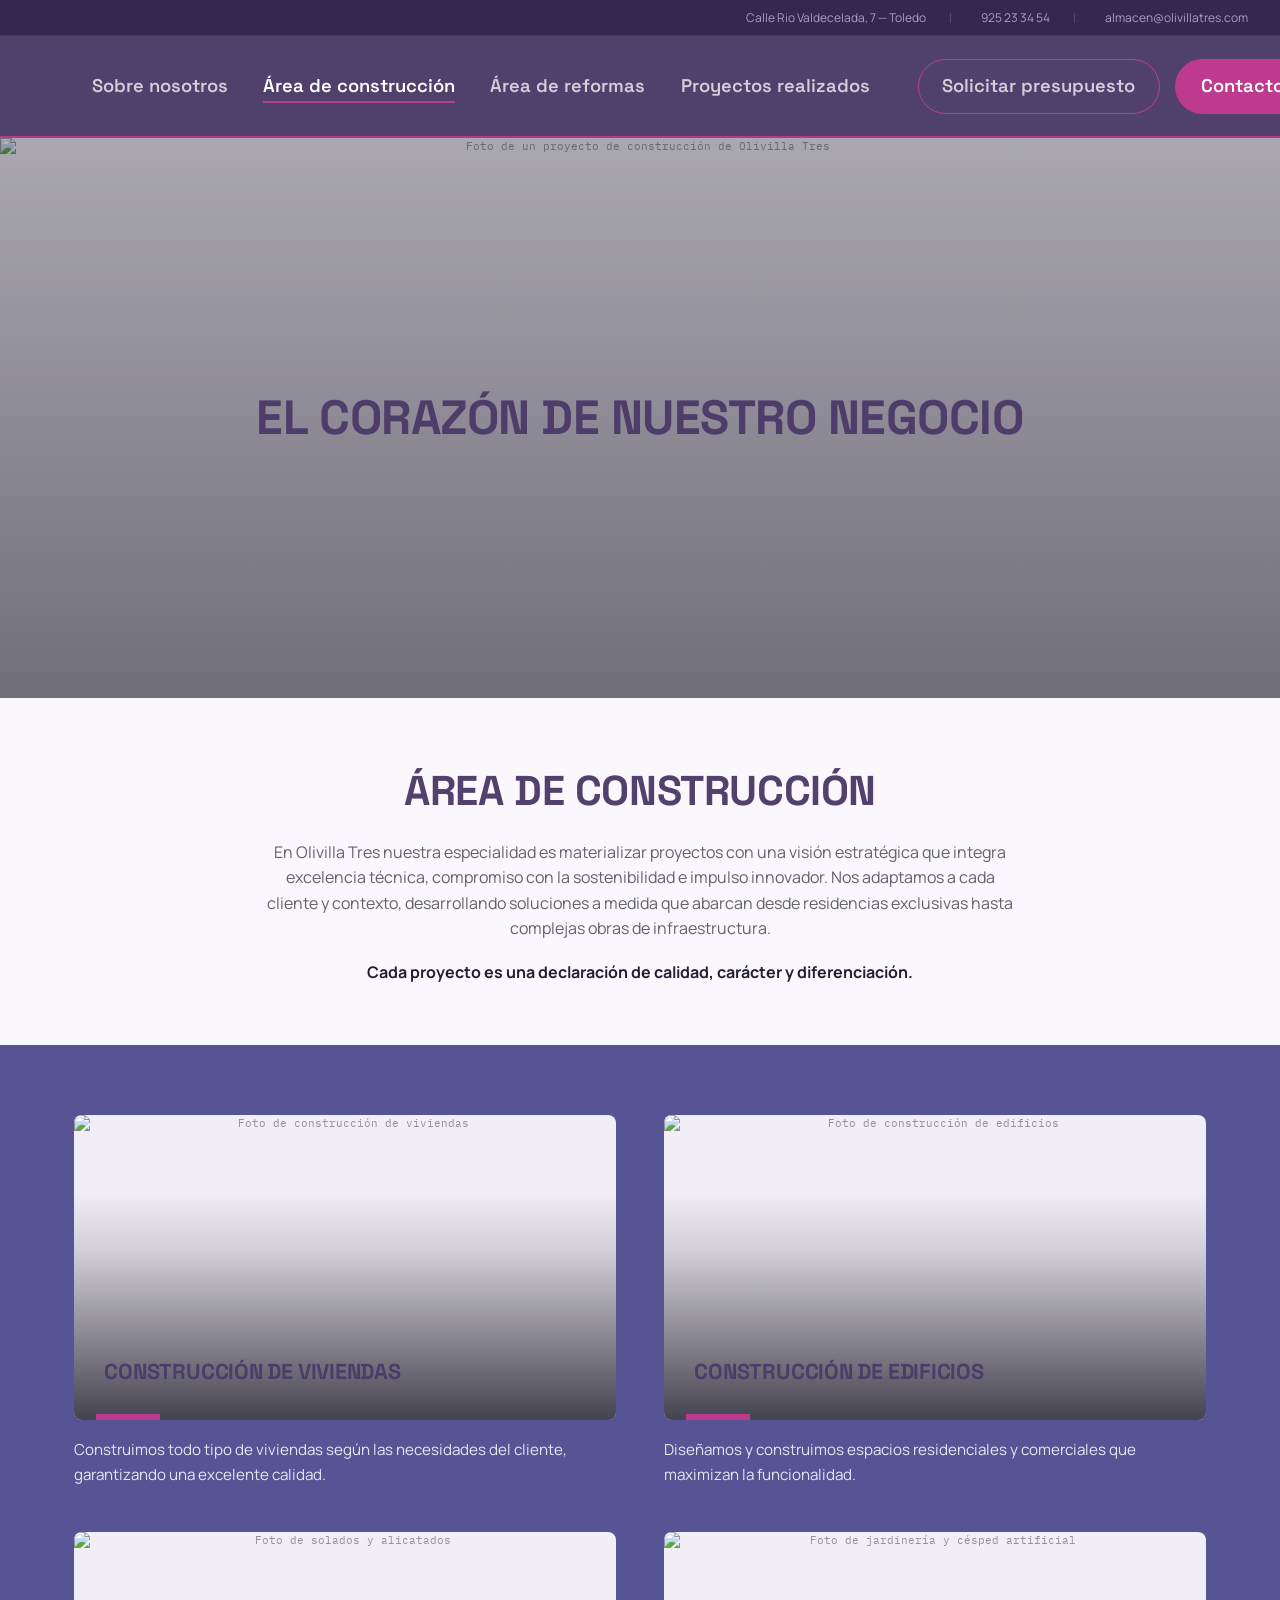
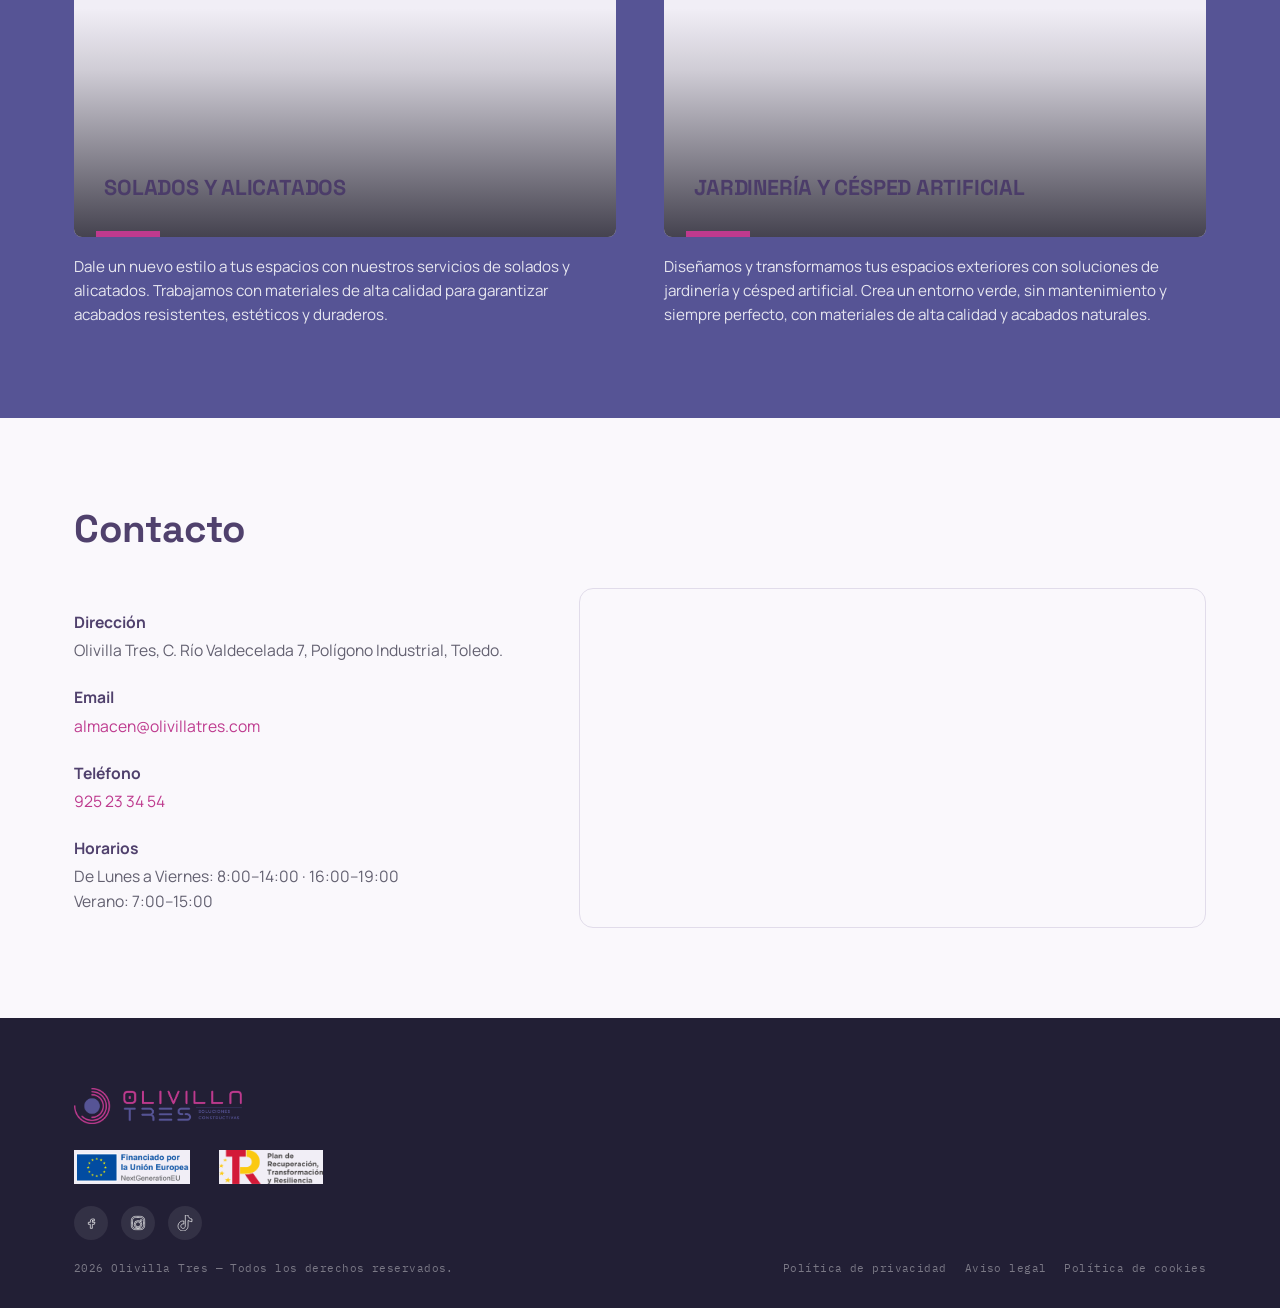
==== commit 4357c603: "cambios" ====
--- a/area-de-construccion.html
+++ b/area-de-construccion.html
@@ -10,6 +10,13 @@
 <body>
 
 <header class="site-header">
+  <div class="topbar" id="topbar">
+      <span><i class="fa-solid fa-location-dot"></i> Calle Rio Valdecelada, 7 — Toledo</span>
+      <div class="topbar-div"></div>
+      <a href="tel:925233454"><i class="fa-solid fa-phone"></i> 925 23 34 54</a>
+      <div class="topbar-div"></div>
+      <a href="mailto:almacen@olivillatres.com"><i class="fa-solid fa-envelope"></i> almacen@olivillatres.com</a>
+    </div>
   <div class="contenedor">
     <a href="index.html" class="brand1"><img src="logo.png" alt="Olivilla Tres — Soluciones Constructivas"></a>
     <nav class="main-nav" aria-label="Navegación principal">
--- a/style.css
+++ b/style.css
@@ -6,23 +6,23 @@
 
 @import url('https://fonts.googleapis.com/css2?family=Space+Grotesk:wght@500;600;700&family=Manrope:wght@400;500;600;700;800&family=IBM+Plex+Mono:wght@500;600&display=swap');
 
-:root{
+:root {
   /* --- marca --- */
-  --magenta:        #BE3A8E;
-  --magenta-dark:   #932C6E;
-  --magenta-light:  #F3D9E9;
-  --indigo:         #565495;
-  --indigo-dark:    #403E72;
-  --indigo-light:   #E1E0F0;
+  --magenta: #BE3A8E;
+  --magenta-dark: #932C6E;
+  --magenta-light: #F3D9E9;
+  --indigo: #565495;
+  --indigo-dark: #403E72;
+  --indigo-light: #E1E0F0;
 
   /* --- neutros --- */
-  --ink:            #221F35;
-  --ink-70:         rgba(34,31,53,.7);
-  --ink-45:         rgba(34,31,53,.45);
-  --paper:          #FAF8FC;
-  --paper-2:        #F1EEF6;
-  --line:           #E1DCEA;
-  --white:          #FFFFFF;
+  --ink: #221F35;
+  --ink-70: rgba(34, 31, 53, .7);
+  --ink-45: rgba(34, 31, 53, .45);
+  --paper: #FAF8FC;
+  --paper-2: #F1EEF6;
+  --line: #E1DCEA;
+  --white: #FFFFFF;
 
   --font-display: 'Space Grotesk', sans-serif;
   --font-body: 'Manrope', sans-serif;
@@ -33,934 +33,2512 @@
   --radius-sm: 8px;
 }
 
-*,*::before,*::after{ box-sizing:border-box; }
-html{ scroll-behavior:smooth; }
-body{
-  margin:0;
-  background:var(--paper);
-  color:var(--ink);
-  font-family:var(--font-body);
-  font-size:16px;
-  line-height:1.6;
-  -webkit-font-smoothing:antialiased;
-}
-img{ max-width:100%; display:block; }
-a{ color:inherit; text-decoration:none; }
-ul{ margin:0; padding:0; list-style:none; }
-h1,h2,h3,h4{ margin:0; font-family:var(--font-display); font-weight:700; letter-spacing:-.01em; line-height:1.1; color:var(--ink); }
-p{ margin:0; }
-button{ font-family:inherit; cursor:pointer; }
-
-:focus-visible{ outline:3px solid var(--magenta); outline-offset:3px; }
-
-.container{ max-width:var(--container); margin:0 auto; padding:0 24px; }
-.contenedor{
-  width:100%;
-  padding:0 24px;
-  box-sizing:border-box;
-}
-
-.eyebrow{
-  font-family:var(--font-mono);
-  font-size:.72rem;
-  font-weight:600;
-  letter-spacing:.14em;
-  text-transform:uppercase;
-  color:var(--magenta);
-  display:inline-flex;
-  align-items:center;
-  gap:.6em;
-}
-.eyebrow::before{
-  content:"";
-  width:9px; height:9px;
-  border-radius:50%;
-  border:2px solid var(--magenta);
-  display:inline-block;
+*,
+*::before,
+*::after {
+  box-sizing: border-box;
+}
+
+html {
+  scroll-behavior: smooth;
+}
+
+body {
+  margin: 0;
+  background: var(--paper);
+  color: var(--ink);
+  font-family: var(--font-body);
+  font-size: 16px;
+  line-height: 1.6;
+  -webkit-font-smoothing: antialiased;
+}
+
+img {
+  max-width: 100%;
+  display: block;
+}
+
+a {
+  color: inherit;
+  text-decoration: none;
+}
+
+ul {
+  margin: 0;
+  padding: 0;
+  list-style: none;
+}
+
+h1,
+h2,
+h3,
+h4 {
+  margin: 0;
+  font-family: var(--font-display);
+  font-weight: 700;
+  letter-spacing: -.01em;
+  line-height: 1.1;
+  color: rgba(74, 59, 104, 0.97) !important;
+}
+
+p {
+  margin: 0;
+}
+
+button {
+  font-family: inherit;
+  cursor: pointer;
+}
+
+:focus-visible {
+  outline: 3px solid var(--magenta);
+  outline-offset: 3px;
+}
+
+.container {
+  max-width: var(--container);
+  margin: 0 auto;
+  padding: 0 24px;
+}
+
+.container2 {
+  max-width: 1700px;
+  margin: 0 auto;
+  padding: 0 24px;
+}
+
+.contenedor {
+  width: 100%;
+  padding: 0 24px;
+  box-sizing: border-box;
+}
+
+.eyebrow {
+  font-family: var(--font-mono);
+  font-size: .72rem;
+  font-weight: 600;
+  letter-spacing: .14em;
+  text-transform: uppercase;
+  color: var(--magenta);
+  display: inline-flex;
+  align-items: center;
+  gap: .6em;
+}
+
+.eyebrow::before {
+  content: "";
+  width: 9px;
+  height: 9px;
+  border-radius: 50%;
+  border: 2px solid var(--magenta);
+  display: inline-block;
 }
 
 /* =========================================================
    Motivo de firma: anillos concéntricos (del logo)
    ========================================================= */
-.orbit-bg{
-  position:absolute; inset:0;
-  pointer-events:none;
-  overflow:hidden;
-}
-.orbit-bg svg{ position:absolute; }
-
-img.ph{
-  background:var(--paper-2);
-  border:0px dashed var(--line);
-  display:flex; align-items:center; justify-content:center;
-  color:var(--ink-45);
-  font-family:var(--font-mono);
-  font-size:.7rem;
-  text-align:center;
-  object-fit:cover;
-  width:100%;
-  height:100%;
+.orbit-bg {
+  position: absolute;
+  inset: 0;
+  pointer-events: none;
+  overflow: hidden;
+}
+
+.orbit-bg svg {
+  position: absolute;
+}
+
+img.ph {
+  background: var(--paper-2);
+  border: 0px dashed var(--line);
+  display: flex;
+  align-items: center;
+  justify-content: center;
+  color: var(--ink-45);
+  font-family: var(--font-mono);
+  font-size: .7rem;
+  text-align: center;
+  object-fit: cover;
+  width: 100%;
+  height: 100%;
 }
 
 /* =========================================================
    Botones
    ========================================================= */
-.btn{
-  display:inline-flex; align-items:center; gap:.6em;
-  font-family:var(--font-display);
-  font-size:.92rem;
-  font-weight:600;
-  padding:.95em 1.7em;
-  border-radius:100px;
-  border:1.5px solid transparent;
-  transition:transform .2s ease, background .2s ease, color .2s ease, border-color .2s ease;
-}
-.btn-primary{ background:var(--magenta); color:var(--white); }
-.btn-primary:hover{ background:var(--magenta-dark); transform:translateY(-2px); }
-.btn-ghost{ border-color:currentColor; color:var(--ink); }
-.btn-ghost:hover{ background:#932C6E; color:#403E72; border-color:var(--ink); transform:translateY(-2px); }
-.hero-actions{ display:flex; gap:1em; flex-wrap:wrap; }
+.btn {
+  display: inline-flex;
+  align-items: center;
+  gap: .6em;
+  font-family: var(--font-display);
+  font-size: .92rem;
+  font-weight: 600;
+  padding: .95em 1.7em;
+  border-radius: 100px;
+  border: 1.5px solid transparent;
+  transition: transform .2s ease, background .2s ease, color .2s ease, border-color .2s ease;
+}
+
+.btn-primary {
+  background: var(--magenta);
+  color: var(--white);
+}
+
+.btn-primary:hover {
+  background: var(--magenta-dark);
+  transform: translateY(-2px);
+}
+
+.btn-ghost {
+  border-color: currentColor;
+  color: var(--ink);
+}
+
+.btn-ghost:hover {
+  background: #932C6E;
+  color: white !important;
+  border-color: var(--ink);
+  transform: translateY(-2px);
+}
+
+.hero-actions {
+  display: flex;
+  gap: 1em;
+  flex-wrap: wrap;
+}
+
+/* ── TOPBAR ── */
+.topbar {
+  background: #35284f;
+  border-bottom: 1px solid rgba(255, 255, 255, 0.08);
+  padding: 8px 32px;
+  display: flex;
+  justify-content: flex-end;
+  align-items: center;
+  gap: 24px;
+  font-size: 0.75rem;
+  transition: transform .35s ease, opacity .3s ease;
+}
+
+.topbar a,
+.topbar span {
+  color: rgba(201, 184, 232, 0.8);
+  text-decoration: none;
+  display: flex;
+  align-items: center;
+  gap: 6px;
+  transition: color .2s;
+}
+
+.topbar a:hover {
+  color: #f386cc;
+}
+
+.topbar-div {
+  width: 1px;
+  height: 10px;
+  background: rgba(255, 255, 255, 0.15);
+}
+
+.topbar.topbar-hidden {
+  transform: translateY(-100%);
+  opacity: 0;
+  position: absolute;
+  pointer-events: none;
+}
+
+@media (max-width:600px) {
+  .topbar {
+    flex-direction: column;
+    align-items: center;
+    gap: 6px;
+  }
+
+  .topbar-div {
+    display: none;
+  }
+}
+
 
 /* =========================================================
    Header
    ========================================================= */
-.site-header{
-  position:sticky; top:0; z-index:100;
-  background:rgba(250,248,252,.9);
-  backdrop-filter:blur(10px);
-  border-bottom:1px solid var(--line);
-}
-.site-header .contenedor{
-  display:flex; align-items:center; justify-content:space-between;
-  height:82px;
-  gap:3rem;
-}
-.brand{ display:flex; align-items:center; }
-.brand img{ height:36px; width:auto; }
-.brand1 img{ height:36px; width:auto; padding-left: 20px; }
-
-.main-nav ul{ display:flex; gap:2.2rem; align-items:center; }
-.main-nav a{
-  font-family:var(--font-display);
-  font-size:.9rem;
-  font-weight:600;
-  color:var(--ink-70);
-  position:relative;
-  padding:6px 0;
-}
-.main-nav a::after{
-  content:"";
-  position:absolute; left:0; right:0; bottom:0;
-  height:2px; background:var(--magenta);
-  transform:scaleX(0); transform-origin:left;
-  transition:transform .2s ease;
-}
-.main-nav a:hover, .main-nav a[aria-current="page"]{ color:var(--ink); }
-.main-nav a:hover::after, .main-nav a[aria-current="page"]::after{ transform:scaleX(1); }
-.main-nav a{
-  white-space:nowrap;
-}
-.main-nav li{
-  flex:none;
-}
-.nav-cta{
-  font-family:var(--font-display) !important;
-  font-size:.85rem !important;
-  font-weight:600;
-  color:var(--white) !important;
-  background:var(--magenta);
-  padding:.7em 1.4em;
-  border-radius:100px;
-  transition:background .2s ease;
-}
-.nav-cta:hover{ background:var(--magenta-dark); }
-.nav-cta::after{ display:none; }
-.nav-btn-outline{
-  white-space:nowrap;
-}
-.nav-actions{
-  flex:none;
-}
-.main-nav{
-  flex:none;
-}
-.nav-toggle{
-  display:none;
-  background:none; border:1.5px solid var(--ink); border-radius:50%;
-  width:42px; height:42px;
-  align-items:center; justify-content:center;
-}
-.nav-toggle span, .nav-toggle span::before, .nav-toggle span::after{
-  content:""; display:block; width:16px; height:2px; background:var(--ink); border-radius:2px;
-  position:relative; transition:.2s ease;
-}
-.nav-toggle span::before{ position:absolute; top:-5px; }
-.nav-toggle span::after{ position:absolute; top:5px; }
+.site-header {
+  position: sticky;
+  top: 0;
+  z-index: 100;
+  background: rgba(74, 59, 104, 0.97) !important;
+  backdrop-filter: blur(10px);
+  border-bottom: 2px solid #b53987;
+}
+
+.site-header .contenedor {
+  display: flex;
+  align-items: center;
+  justify-content: space-between;
+  height: 100px;
+  gap: 3rem;
+}
+
+.brand {
+  display: flex;
+  align-items: center;
+}
+
+.brand img {
+  height: 36px;
+  width: auto;
+}
+
+.brand1 img {
+  height: 50px;
+  width: auto;
+  padding-left: 20px;
+}
+
+.main-nav ul {
+  display: flex;
+  gap: 2.2rem;
+  align-items: center;
+}
+
+.main-nav a {
+  font-family: var(--font-display);
+  font-size: 1.15rem;
+  font-weight: 600;
+  color: rgba(255, 255, 255, 0.75) !important;
+  position: relative;
+  padding: 6px 0;
+}
+
+.main-nav a::after {
+  content: "";
+  position: absolute;
+  left: 0;
+  right: 0;
+  bottom: 0;
+  height: 2px;
+  background: var(--magenta);
+  transform: scaleX(0);
+  transform-origin: left;
+  transition: transform .2s ease;
+}
+
+.main-nav a:hover,
+.main-nav a[aria-current="page"] {
+  color: white !important;
+}
+
+.main-nav a:hover::after,
+.main-nav a[aria-current="page"]::after {
+  transform: scaleX(1);
+}
+
+.main-nav a {
+  white-space: nowrap;
+}
+
+.main-nav li {
+  flex: none;
+}
+
+.nav-cta {
+  font-family: var(--font-display) !important;
+  font-size: 1.15rem !important;
+  font-weight: 600;
+  color: var(--white) !important;
+  background: var(--magenta);
+  padding: .7em 1.4em;
+  border-radius: 100px;
+  transition: background .2s ease;
+}
+
+.nav-cta:hover {
+  background: var(--magenta-dark);
+}
+
+.nav-cta::after {
+  display: none;
+}
+
+.nav-btn-outline {
+  white-space: nowrap;
+
+}
+
+.nav-actions {
+  flex: none;
+}
+
+.main-nav {
+  flex: none;
+}
+
+.nav-toggle {
+  display: none;
+  background: none;
+  border: 1.5px solid var(--ink);
+  border-radius: 50%;
+  width: 42px;
+  height: 42px;
+  align-items: center;
+  justify-content: center;
+}
+
+.nav-toggle span,
+.nav-toggle span::before,
+.nav-toggle span::after {
+  content: "";
+  display: block;
+  width: 16px;
+  height: 2px;
+  background: var(--ink);
+  border-radius: 2px;
+  position: relative;
+  transition: .2s ease;
+}
+
+.nav-toggle span::before {
+  position: absolute;
+  top: -5px;
+}
+
+.nav-toggle span::after {
+  position: absolute;
+  top: 5px;
+}
 
 /* =========================================================
    Hero
    ========================================================= */
-.hero{
-  position:relative;
-  overflow:hidden;
-  background:var(--ink);
-  color:var(--white);
-  padding:90px 0 0;
-}
-.hero-inner{ position:relative; z-index:2; padding-bottom:70px; }
-.hero .eyebrow{ color:#F0A9CE; }
-.hero .eyebrow::before{ border-color:#F0A9CE; }
-.hero h1{ font-size:clamp(2.6rem,5.6vw,4.6rem); color:var(--white); margin-top:.5em; }
-.hero h1 .line{ display:block; }
-.hero h1 .accent{ color:var(--magenta); }
-.hero-sub{ margin-top:1.3em; max-width:560px; color:rgba(255,255,255,.72); font-size:1.05rem; }
-.hero-actions{ margin-top:2.4em; }
-.hero-meta{
-  margin-top:4em;
-  display:flex; gap:3em; flex-wrap:wrap;
-  font-family:var(--font-mono); font-size:.78rem; letter-spacing:.04em; color:rgba(255,255,255,.55);
-}
-.hero-meta strong{ display:block; font-family:var(--font-display); font-size:1.8rem; color:var(--white); font-weight:700; margin-bottom:.15em; }
-
-.hero-figure{
-  position:relative; z-index:2;
-  aspect-ratio:16/7;
-  border-radius:var(--radius);
-  overflow:hidden;
-  border:1px solid rgba(255,255,255,.12);
-}
-.hero-figure .ph{ background:rgba(255,255,255,.04); border-color:rgba(255,255,255,.18); color:rgba(255,255,255,.4); }
+.hero {
+  position: relative;
+  overflow: hidden;
+  background: var(--ink);
+  color: var(--white);
+  padding: 90px 0 0;
+}
+
+.hero-inner {
+  position: relative;
+  z-index: 2;
+  padding-bottom: 70px;
+}
+
+.hero .eyebrow {
+  color: #F0A9CE;
+}
+
+.hero .eyebrow::before {
+  border-color: #F0A9CE;
+}
+
+.hero h1 {
+  font-size: clamp(2.6rem, 5.6vw, 4.6rem);
+  color: var(--white);
+  margin-top: .5em;
+}
+
+.hero h1 .line {
+  display: block;
+}
+
+.hero h1 .accent {
+  color: var(--magenta);
+}
+
+.hero-sub {
+  margin-top: 1.3em;
+  max-width: 560px;
+  color: rgba(255, 255, 255, .72);
+  font-size: 1.05rem;
+}
+
+.hero-actions {
+  margin-top: 2.4em;
+}
+
+.hero-meta {
+  margin-top: 4em;
+  display: flex;
+  gap: 3em;
+  flex-wrap: wrap;
+  font-family: var(--font-mono);
+  font-size: .78rem;
+  letter-spacing: .04em;
+  color: rgba(255, 255, 255, .55);
+}
+
+.hero-meta strong {
+  display: block;
+  font-family: var(--font-display);
+  font-size: 1.8rem;
+  color: var(--white);
+  font-weight: 700;
+  margin-bottom: .15em;
+}
+
+.hero-figure {
+  position: relative;
+  z-index: 2;
+  aspect-ratio: 16/7;
+  border-radius: var(--radius);
+  overflow: hidden;
+  border: 1px solid rgba(255, 255, 255, .12);
+}
+
+.hero-figure .ph {
+  background: rgba(255, 255, 255, .04);
+  border-color: rgba(255, 255, 255, .18);
+  color: rgba(255, 255, 255, .4);
+}
 
 /* =========================================================
    Servicios (home)
    ========================================================= */
-.services{ padding:110px 0 100px; }
-.section-head{ max-width:640px; }
-.section-head p{ margin-top:1em; color:var(--ink-70); font-size:1.05rem; }
-.section-head h2{ font-size:clamp(3rem,3.6vw,2.6rem); margin-top:.4em; color:#565495 }
-
-.service-grid{
-  margin-top:3.2em;
-  display:grid;
-  grid-template-columns:repeat(3, 1fr);
-  gap:1.6em;
-}
-.service-card{
-  background:var(--white);
-  border:1px solid var(--line);
-  border-radius:var(--radius);
-  overflow:hidden;
-  display:flex; flex-direction:column;
-  transition:transform .25s ease, box-shadow .25s ease;
-}
-.service-card:hover{ transform:translateY(-4px); box-shadow:0 18px 40px -20px rgba(34,31,53,.25); }
-.service-card .card-figure{ aspect-ratio:4/3; }
-.service-card .card-body{ padding:1.8em; display:flex; flex-direction:column; gap:.9em; flex:1; }
-.service-card .num{ font-family:var(--font-mono); font-size:.7rem; color:var(--magenta); letter-spacing:.1em; }
-.service-card h3{ font-size:1.4rem; }
-.service-card p{ color:var(--ink-70); font-size:.95rem; }
-.service-card ul{ margin-top:.4em; display:flex; flex-direction:column; gap:.5em; }
-.service-card li{ font-size:.88rem; color:var(--ink-70); display:flex; gap:.6em; align-items:baseline; }
-.service-card li::before{ content:""; width:5px; height:5px; border-radius:50%; background:var(--indigo); flex:none; }
-.service-card .more{
-  margin-top:auto; padding-top:.6em;
-  font-family:var(--font-display); font-weight:600; font-size:.9rem; color:var(--magenta);
-  display:inline-flex; align-items:center; gap:.4em;
-}
-.service-card .more span{ transition:transform .2s ease; }
-.service-card:hover .more span{ transform:translateX(4px); }
+.services {
+  padding: 110px 0 100px;
+}
+
+.section-head {
+  max-width: 640px;
+}
+
+.section-head p {
+  margin-top: 1em;
+  color: var(--ink-70);
+  font-size: 1.05rem;
+}
+
+.section-head h2 {
+  font-size: clamp(3rem, 3.6vw, 2.6rem);
+  margin-top: .4em;
+  color: #565495
+}
+
+.service-grid {
+  margin-top: 3.2em;
+  display: grid;
+  grid-template-columns: repeat(3, 1fr);
+  gap: 1.6em;
+}
+
+.service-card {
+  background: var(--white);
+  border: 1px solid var(--line);
+  border-radius: var(--radius);
+  overflow: hidden;
+  display: flex;
+  flex-direction: column;
+  transition: transform .25s ease, box-shadow .25s ease;
+}
+
+.service-card:hover {
+  transform: translateY(-4px);
+  box-shadow: 0 18px 40px -20px rgba(34, 31, 53, .25);
+}
+
+.service-card .card-figure {
+  aspect-ratio: 4/3;
+}
+
+.service-card .card-body {
+  padding: 1.8em;
+  display: flex;
+  flex-direction: column;
+  gap: .9em;
+  flex: 1;
+}
+
+.service-card .num {
+  font-family: var(--font-mono);
+  font-size: .7rem;
+  color: var(--magenta);
+  letter-spacing: .1em;
+}
+
+.service-card h3 {
+  font-size: 1.4rem;
+}
+
+.service-card p {
+  color: var(--ink-70);
+  font-size: .95rem;
+}
+
+.service-card ul {
+  margin-top: .4em;
+  display: flex;
+  flex-direction: column;
+  gap: .5em;
+}
+
+.service-card li {
+  font-size: .88rem;
+  color: var(--ink-70);
+  display: flex;
+  gap: .6em;
+  align-items: baseline;
+}
+
+.service-card li::before {
+  content: "";
+  width: 5px;
+  height: 5px;
+  border-radius: 50%;
+  background: var(--indigo);
+  flex: none;
+}
+
+.service-card .more {
+  margin-top: auto;
+  padding-top: .6em;
+  font-family: var(--font-display);
+  font-weight: 600;
+  font-size: .9rem;
+  color: var(--magenta);
+  display: inline-flex;
+  align-items: center;
+  gap: .4em;
+}
+
+.service-card .more span {
+  transition: transform .2s ease;
+}
+
+.service-card:hover .more span {
+  transform: translateX(4px);
+}
 
 /* =========================================================
    Quiénes somos
    ========================================================= */
-.about-section{ background:var(--indigo); color:var(--white); padding:100px 0; position:relative; overflow:hidden; }
-.about{ display:grid; grid-template-columns:.9fr 1.1fr; gap:4em; align-items:center; position:relative; z-index:2; }
-.about-figure{ aspect-ratio:4/5; border-radius:var(--radius); overflow:hidden; border:1px solid rgba(255,255,255,.18); position:relative; }
-.about-figure .ph{ background:rgba(255,255,255,.06); border-color:rgba(255,255,255,.22); color:rgba(255,255,255,.5); }
-.about-copy .eyebrow{ color:#F0A9CE; }
-.about-copy .eyebrow::before{ border-color:#F0A9CE; }
-.about-copy h2{ color:var(--white); font-size:clamp(1.9rem,3.4vw,2.5rem); margin-top:.4em; }
-.about-copy p{ margin-top:1.2em; color:rgba(255,255,255,.8); font-size:1rem; }
-.about-stats{ margin-top:2.4em; display:flex; gap:2.4em; flex-wrap:wrap; }
-.about-stats strong{ display:block; font-family:var(--font-display); font-size:2rem; color:var(--white); }
-.about-stats span{ font-family:var(--font-mono); font-size:.72rem; letter-spacing:.05em; color:rgba(255,255,255,.6); text-transform:uppercase; }
+.about-section {
+  background: var(--indigo);
+  color: var(--white);
+  padding: 100px 0;
+  position: relative;
+  overflow: hidden;
+}
+
+.about {
+  display: grid;
+  grid-template-columns: .9fr 1.1fr;
+  gap: 4em;
+  align-items: center;
+  position: relative;
+  z-index: 2;
+}
+
+.about-figure {
+  aspect-ratio: 4/5;
+  border-radius: var(--radius);
+  overflow: hidden;
+  border: 1px solid rgba(255, 255, 255, .18);
+  position: relative;
+}
+
+.about-figure .ph {
+  background: rgba(255, 255, 255, .06);
+  border-color: rgba(255, 255, 255, .22);
+  color: rgba(255, 255, 255, .5);
+}
+
+.about-copy .eyebrow {
+  color: #F0A9CE;
+}
+
+.about-copy .eyebrow::before {
+  border-color: #F0A9CE;
+}
+
+.about-copy h2 {
+  color: var(--white);
+  font-size: clamp(1.9rem, 3.4vw, 2.5rem);
+  margin-top: .4em;
+}
+
+.about-copy p {
+  margin-top: 1.2em;
+  color: rgba(255, 255, 255, .8);
+  font-size: 1rem;
+}
+
+.about-stats {
+  margin-top: 2.4em;
+  display: flex;
+  gap: 2.4em;
+  flex-wrap: wrap;
+}
+
+.about-stats strong {
+  display: block;
+  font-family: var(--font-display);
+  font-size: 2rem;
+  color: var(--white);
+}
+
+.about-stats span {
+  font-family: var(--font-mono);
+  font-size: .72rem;
+  letter-spacing: .05em;
+  color: rgba(255, 255, 255, .6);
+  text-transform: uppercase;
+}
 
 /* =========================================================
    Proyectos (galería con foto)
    ========================================================= */
-.projects{ padding:110px 0; }
-.project-grid{
-  margin-top:3em;
-  display:grid;
-  grid-template-columns:repeat(4, 1fr);
-  gap:1.4em;
-}
-.project-tile{
-  border-radius:var(--radius);
-  overflow:hidden;
-  position:relative;
-  aspect-ratio:3/4;
-  background:var(--paper-2);
-}
-.project-tile .ph{ position:absolute; inset:0; }
-.project-tile .tile-info{
-  position:absolute; left:0; right:0; bottom:0;
-  padding:1.4em 1.2em;
-  background:linear-gradient(0deg, rgba(34,31,53,.88), transparent 80%);
-  color:var(--white);
-}
-.project-tile h4{ font-size:1.05rem; color:var(--white); font-weight:700; }
-.project-tile p{ font-size:.8rem; color:rgba(255,255,255,.75); margin-top:.3em; }
+.projects {
+  padding: 110px 0;
+}
+
+.project-grid {
+  margin-top: 3em;
+  display: grid;
+  grid-template-columns: repeat(4, 1fr);
+  gap: 1.4em;
+}
+
+.project-tile {
+  border-radius: var(--radius);
+  overflow: hidden;
+  position: relative;
+  aspect-ratio: 3/4;
+  background: var(--paper-2);
+}
+
+.project-tile .ph {
+  position: absolute;
+  inset: 0;
+}
+
+.project-tile .tile-info {
+  position: absolute;
+  left: 0;
+  right: 0;
+  bottom: 0;
+  padding: 1.4em 1.2em;
+  background: linear-gradient(0deg, rgba(34, 31, 53, .88), transparent 80%);
+  color: var(--white);
+}
+
+.project-tile h4 {
+  font-size: 1.05rem;
+  color: var(--white);
+  font-weight: 700;
+}
+
+.project-tile p {
+  font-size: .8rem;
+  color: rgba(255, 255, 255, .75);
+  margin-top: .3em;
+}
 
 /* =========================================================
    Testimonios
    ========================================================= */
-.testimonials{ padding:100px 0; background:var(--paper-2); }
-.testi-grid{
-  margin-top:3em;
-  display:grid;
-  grid-template-columns:repeat(3,1fr);
-  gap:1.6em;
-}
-.testi-card{
-  background:var(--white);
-  border:1px solid var(--line);
-  border-radius:var(--radius);
-  padding:2.2em;
-  position:relative;
-}
-.testi-card .quote-mark{
-  font-family:var(--font-display);
-  font-size:3rem; color:var(--magenta); line-height:.5; display:block; margin-bottom:.5em;
-}
-.testi-card p.quote{ font-size:.98rem; color:var(--ink); }
-.testi-card .who{
-  margin-top:1.6em; padding-top:1em; border-top:1px solid var(--line);
-  font-family:var(--font-mono); font-size:.7rem; letter-spacing:.05em; text-transform:uppercase; color:var(--ink-70);
-  display:flex; justify-content:space-between;
+.testimonials {
+  padding: 100px 0;
+  background: var(--paper-2);
+}
+
+.testi-grid {
+  margin-top: 3em;
+  display: grid;
+  grid-template-columns: repeat(3, 1fr);
+  gap: 1.6em;
+}
+
+.testi-card {
+  background: var(--white);
+  border: 1px solid var(--line);
+  border-radius: var(--radius);
+  padding: 2.2em;
+  position: relative;
+}
+
+.testi-card .quote-mark {
+  font-family: var(--font-display);
+  font-size: 3rem;
+  color: var(--magenta);
+  line-height: .5;
+  display: block;
+  margin-bottom: .5em;
+}
+
+.testi-card p.quote {
+  font-size: .98rem;
+  color: var(--ink);
+}
+
+.testi-card .who {
+  margin-top: 1.6em;
+  padding-top: 1em;
+  border-top: 1px solid var(--line);
+  font-family: var(--font-mono);
+  font-size: .7rem;
+  letter-spacing: .05em;
+  text-transform: uppercase;
+  color: var(--ink-70);
+  display: flex;
+  justify-content: space-between;
 }
 
 /* =========================================================
    CTA final
    ========================================================= */
-.cta-band{
-  background:var(--magenta);
-  color:var(--white);
-  text-align:center;
-  padding:100px 0;
-  position:relative;
-  overflow:hidden;
-}
-.cta-band .container{ position:relative; z-index:2; }
-.cta-band h2{ font-size:clamp(2rem,5vw,3.2rem); color:var(--white); margin-top:.3em; }
-.cta-band p{ margin-top:1em; color:rgba(255,255,255,.85); max-width:520px; margin-left:auto; margin-right:auto; }
-.cta-band .hero-actions{ justify-content:center; margin-top:2.2em; }
-.cta-band .btn-ghost{ color:var(--white); }
-.cta-band .btn-ghost:hover{ background:#403E72; color:#BE3A8E !important; }
-.cta-band .btn-primary{ background:var(--ink); }
-.cta-band .btn-primary:hover{ background:var(--white); color:var(--magenta); }
+.cta-band {
+  background: var(--magenta);
+  color: var(--white);
+  text-align: center;
+  padding: 100px 0;
+  position: relative;
+  overflow: hidden;
+}
+
+.cta-band .container {
+  position: relative;
+  z-index: 2;
+}
+
+.cta-band h2 {
+  font-size: clamp(2rem, 5vw, 3.2rem);
+  color: var(--white);
+  margin-top: .3em;
+}
+
+.cta-band p {
+  margin-top: 1em;
+  color: rgba(255, 255, 255, .85);
+  max-width: 520px;
+  margin-left: auto;
+  margin-right: auto;
+}
+
+.cta-band .hero-actions {
+  justify-content: center;
+  margin-top: 2.2em;
+}
+
+.cta-band .btn-ghost {
+  color: var(--white);
+}
+
+.cta-band .btn-ghost:hover {
+  background: #403E72;
+  color: #BE3A8E !important;
+}
+
+.cta-band .btn-primary {
+  background: var(--ink);
+}
+
+.cta-band .btn-primary:hover {
+  background: var(--white);
+  color: var(--magenta);
+}
 
 /* =========================================================
    Página interior (áreas de servicio)
    ========================================================= */
-.page-hero{
-  background:var(--ink); color:var(--white);
-  padding:70px 0 60px;
-  position:relative; overflow:hidden;
-}
-.page-hero .container{ position:relative; z-index:2; }
-.breadcrumb{
-  font-family:var(--font-mono); font-size:.7rem; letter-spacing:.06em; text-transform:uppercase;
-  color:rgba(255,255,255,.5); margin-bottom:1.6em; display:flex; gap:.6em;
-}
-.breadcrumb a{ color:rgba(255,255,255,.85); }
-.page-hero h1{ font-size:clamp(2.2rem,5vw,3.6rem); color:var(--white); margin-top:.4em; }
-.page-hero .hero-sub{ color:rgba(255,255,255,.72); max-width:640px; margin-top:1.1em; }
-.page-hero .eyebrow{ color:#F0A9CE; }
-.page-hero .eyebrow::before{ border-color:#F0A9CE; }
-
-.page-figure{
-  margin-top:-40px; position:relative; z-index:3;
-  aspect-ratio:21/8;
-  border-radius:var(--radius);
-  overflow:hidden;
-  border:1px solid var(--line);
-}
-
-.dim-divider{
-  margin-top:80px;
-  font-family:var(--font-mono); font-size:.75rem; letter-spacing:.1em; text-transform:uppercase;
-  color:var(--ink-45);
-  padding-bottom:1em; border-bottom:1px solid var(--line);
-}
-
-.detail-grid{
-  display:grid;
-  grid-template-columns:repeat(2, 1fr);
-  gap:1.4em;
-  margin-top:2em;
-}
-.detail-card{ background:var(--white); border:1px solid var(--line); border-radius:var(--radius); overflow:hidden; }
-.detail-card .card-figure{ aspect-ratio:16/9; }
-.detail-card .card-body{ padding:2em; }
-.detail-card .num{ font-family:var(--font-mono); font-size:.7rem; color:var(--magenta); letter-spacing:.1em; }
-.detail-card h3{ font-size:1.4rem; margin-top:.6em; }
-.detail-card p{ margin-top:.9em; color:var(--ink-70); font-size:.95rem; }
+.page-hero {
+  background: var(--ink);
+  color: var(--white);
+  padding: 70px 0 60px;
+  position: relative;
+  overflow: hidden;
+}
+
+.page-hero .container {
+  position: relative;
+  z-index: 2;
+}
+
+.breadcrumb {
+  font-family: var(--font-mono);
+  font-size: .7rem;
+  letter-spacing: .06em;
+  text-transform: uppercase;
+  color: rgba(255, 255, 255, .5);
+  margin-bottom: 1.6em;
+  display: flex;
+  gap: .6em;
+}
+
+.breadcrumb a {
+  color: rgba(255, 255, 255, .85);
+}
+
+.page-hero h1 {
+  font-size: clamp(2.2rem, 5vw, 3.6rem);
+  color: var(--white);
+  margin-top: .4em;
+}
+
+.page-hero .hero-sub {
+  color: rgba(255, 255, 255, .72);
+  max-width: 640px;
+  margin-top: 1.1em;
+}
+
+.page-hero .eyebrow {
+  color: #F0A9CE;
+}
+
+.page-hero .eyebrow::before {
+  border-color: #F0A9CE;
+}
+
+.page-figure {
+  margin-top: -40px;
+  position: relative;
+  z-index: 3;
+  aspect-ratio: 21/8;
+  border-radius: var(--radius);
+  overflow: hidden;
+  border: 1px solid var(--line);
+}
+
+.dim-divider {
+  margin-top: 80px;
+  font-family: var(--font-mono);
+  font-size: .75rem;
+  letter-spacing: .1em;
+  text-transform: uppercase;
+  color: var(--ink-45);
+  padding-bottom: 1em;
+  border-bottom: 1px solid var(--line);
+}
+
+.detail-grid {
+  display: grid;
+  grid-template-columns: repeat(2, 1fr);
+  gap: 1.4em;
+  margin-top: 2em;
+}
+
+.detail-card {
+  background: var(--white);
+  border: 1px solid var(--line);
+  border-radius: var(--radius);
+  overflow: hidden;
+}
+
+.detail-card .card-figure {
+  aspect-ratio: 16/9;
+}
+
+.detail-card .card-body {
+  padding: 2em;
+}
+
+.detail-card .num {
+  font-family: var(--font-mono);
+  font-size: .7rem;
+  color: var(--magenta);
+  letter-spacing: .1em;
+}
+
+.detail-card h3 {
+  font-size: 1.4rem;
+  margin-top: .6em;
+}
+
+.detail-card p {
+  margin-top: .9em;
+  color: var(--ink-70);
+  font-size: .95rem;
+}
 
 /* =========================================================
    Contacto
    ========================================================= */
-.contact-grid{
-  display:grid;
-  grid-template-columns:1.1fr .9fr;
-  gap:1.6em;
-  margin-top:1em;
-}
-.contact-info{ background:var(--white); border:1px solid var(--line); border-radius:var(--radius); padding:2.6em; }
-.contact-info h3{ font-size:1.5rem; }
-.contact-list{ margin-top:2em; display:flex; flex-direction:column; gap:1.6em; }
-.contact-list li{ display:flex; gap:1em; align-items:flex-start; }
-.contact-list .ico{ width:38px; height:38px; flex:none; border-radius:50%; background:var(--magenta-light); display:flex; align-items:center; justify-content:center; }
-.contact-list .ico svg{ width:18px; height:18px; stroke:var(--magenta); fill:none; }
-.contact-list .lbl{ font-family:var(--font-mono); font-size:.68rem; letter-spacing:.08em; text-transform:uppercase; color:var(--indigo); display:block; margin-bottom:.3em; }
-.contact-list .val{ font-size:1rem; color:var(--ink); }
-.contact-list a.val:hover{ color:var(--magenta); }
-
-.hours-table{ margin-top:2.2em; border-top:1px solid var(--line); padding-top:1.4em; width:100%; border-collapse:collapse; }
-.hours-table td{ padding:.5em 0; font-size:.9rem; }
-.hours-table td:first-child{ font-family:var(--font-mono); text-transform:uppercase; letter-spacing:.05em; font-size:.72rem; color:var(--indigo); }
-.hours-table td:last-child{ text-align:right; color:var(--ink-70); }
-
-.contact-form{ background:var(--ink); color:var(--white); border-radius:var(--radius); padding:2.6em; }
-.contact-form h3{ font-size:1.5rem; color:var(--white); }
-.contact-form p.hint{ color:rgba(255,255,255,.6); font-size:.9rem; margin-top:.7em; }
-.field{ margin-top:1.6em; }
-.field label{ font-family:var(--font-mono); font-size:.68rem; letter-spacing:.08em; text-transform:uppercase; color:rgba(255,255,255,.6); display:block; margin-bottom:.6em; }
-.field input, .field textarea{
-  width:100%;
-  background:rgba(255,255,255,.06);
-  border:1px solid rgba(255,255,255,.22);
-  border-radius:var(--radius-sm);
-  color:var(--white);
-  padding:.9em 1em;
-  font-family:var(--font-body);
-  font-size:.95rem;
-}
-.field input:focus, .field textarea:focus{ border-color:var(--magenta); outline:none; }
-.field textarea{ resize:vertical; min-height:110px; }
-.contact-form .btn{ margin-top:2em; width:100%; justify-content:center; }
-
-.map-embed{ border:1px solid var(--line); border-radius:var(--radius); margin-top:2.6em; height:300px; overflow:hidden; }
-.map-embed iframe{ width:100%; height:100%; border:0; }
+.contact-grid {
+  display: grid;
+  grid-template-columns: 1.1fr .9fr;
+  gap: 1.6em;
+  margin-top: 1em;
+}
+
+.contact-info {
+  background: var(--white);
+  border: 1px solid var(--line);
+  border-radius: var(--radius);
+  padding: 2.6em;
+}
+
+.contact-info h3 {
+  font-size: 1.5rem;
+}
+
+.contact-list {
+  margin-top: 2em;
+  display: flex;
+  flex-direction: column;
+  gap: 1.6em;
+}
+
+.contact-list li {
+  display: flex;
+  gap: 1em;
+  align-items: flex-start;
+}
+
+.contact-list .ico {
+  width: 38px;
+  height: 38px;
+  flex: none;
+  border-radius: 50%;
+  background: var(--magenta-light);
+  display: flex;
+  align-items: center;
+  justify-content: center;
+}
+
+.contact-list .ico svg {
+  width: 18px;
+  height: 18px;
+  stroke: var(--magenta);
+  fill: none;
+}
+
+.contact-list .lbl {
+  font-family: var(--font-mono);
+  font-size: .68rem;
+  letter-spacing: .08em;
+  text-transform: uppercase;
+  color: var(--indigo);
+  display: block;
+  margin-bottom: .3em;
+}
+
+.contact-list .val {
+  font-size: 1rem;
+  color: var(--ink);
+}
+
+.contact-list a.val:hover {
+  color: var(--magenta);
+}
+
+.hours-table {
+  margin-top: 2.2em;
+  border-top: 1px solid var(--line);
+  padding-top: 1.4em;
+  width: 100%;
+  border-collapse: collapse;
+}
+
+.hours-table td {
+  padding: .5em 0;
+  font-size: .9rem;
+}
+
+.hours-table td:first-child {
+  font-family: var(--font-mono);
+  text-transform: uppercase;
+  letter-spacing: .05em;
+  font-size: .72rem;
+  color: var(--indigo);
+}
+
+.hours-table td:last-child {
+  text-align: right;
+  color: var(--ink-70);
+}
+
+.contact-form {
+  background: var(--ink);
+  color: var(--white);
+  border-radius: var(--radius);
+  padding: 2.6em;
+}
+
+.contact-form h3 {
+  font-size: 1.5rem;
+  color: var(--white);
+}
+
+.contact-form p.hint {
+  color: rgba(255, 255, 255, .6);
+  font-size: .9rem;
+  margin-top: .7em;
+}
+
+.field {
+  margin-top: 1.6em;
+}
+
+.field label {
+  font-family: var(--font-mono);
+  font-size: .68rem;
+  letter-spacing: .08em;
+  text-transform: uppercase;
+  color: rgba(255, 255, 255, .6);
+  display: block;
+  margin-bottom: .6em;
+}
+
+.field input,
+.field textarea {
+  width: 100%;
+  background: rgba(255, 255, 255, .06);
+  border: 1px solid rgba(255, 255, 255, .22);
+  border-radius: var(--radius-sm);
+  color: var(--white);
+  padding: .9em 1em;
+  font-family: var(--font-body);
+  font-size: .95rem;
+}
+
+.field input:focus,
+.field textarea:focus {
+  border-color: var(--magenta);
+  outline: none;
+}
+
+.field textarea {
+  resize: vertical;
+  min-height: 110px;
+}
+
+.contact-form .btn {
+  margin-top: 2em;
+  width: 100%;
+  justify-content: center;
+}
+
+.map-embed {
+  border: 1px solid var(--line);
+  border-radius: var(--radius);
+  margin-top: 2.6em;
+  height: 300px;
+  overflow: hidden;
+}
+
+.map-embed iframe {
+  width: 100%;
+  height: 100%;
+  border: 0;
+}
 
 /* =========================================================
    Aviso legal / texto largo
    ========================================================= */
-.legal-content{ max-width:760px; padding-top:1em; }
-.legal-content h2{ font-size:1.4rem; margin-top:2em; }
-.legal-content h2:first-child{ margin-top:0; }
-.legal-content p{ margin-top:1em; color:var(--ink-70); font-size:.98rem; }
-.legal-content ul{ margin-top:1em; padding-left:1.4em; list-style:disc; color:var(--ink-70); }
-.legal-content li{ margin-top:.5em; font-size:.98rem; }
+.legal-content {
+  max-width: 760px;
+  padding-top: 1em;
+}
+
+.legal-content h2 {
+  font-size: 1.4rem;
+  margin-top: 2em;
+}
+
+.legal-content h2:first-child {
+  margin-top: 0;
+}
+
+.legal-content p {
+  margin-top: 1em;
+  color: var(--ink-70);
+  font-size: .98rem;
+}
+
+.legal-content ul {
+  margin-top: 1em;
+  padding-left: 1.4em;
+  list-style: disc;
+  color: var(--ink-70);
+}
+
+.legal-content li {
+  margin-top: .5em;
+  font-size: .98rem;
+}
 
 /* =========================================================
    Footer
    ========================================================= */
-.site-footer{ background:var(--ink); color:rgba(255,255,255,.7); padding:70px 0 30px; }
-.footer-grid{
-  display:grid;
-  grid-template-columns:1.3fr 1fr 1fr 1fr;
-  gap:2.5em;
-  padding-bottom:3em;
-  border-bottom:1px solid rgba(255,255,255,.15);
-}
-.footer-brand img{ height:32px; }
-.footer-brand p{ margin-top:1.2em; font-size:.9rem; max-width:280px; color:rgba(255,255,255,.55); }
-.footer-col h5{
-  font-family:var(--font-mono); font-size:.7rem; letter-spacing:.1em; text-transform:uppercase;
-  color:rgba(255,255,255,.9); margin-bottom:1.2em;
-}
-.footer-col ul{ display:flex; flex-direction:column; gap:.8em; }
-.footer-col a{ font-size:.9rem; color:rgba(255,255,255,.6); }
-.footer-col a:hover{ color:var(--magenta); }
-.footer-bottom{
-  padding-top:1.8em;
-  display:flex; justify-content:space-between; flex-wrap:wrap; gap:1em;
-  font-family:var(--font-mono); font-size:.7rem; letter-spacing:.04em; color:rgba(255,255,255,.4);
+.site-footer {
+  background: var(--ink);
+  color: rgba(255, 255, 255, .7);
+  padding: 70px 0 30px;
+}
+
+.footer-grid {
+  display: grid;
+  grid-template-columns: 1.3fr 1fr 1fr 1fr;
+  gap: 2.5em;
+  padding-bottom: 3em;
+  border-bottom: 1px solid rgba(255, 255, 255, .15);
+}
+
+.footer-brand img {
+  height: 32px;
+}
+
+.footer-brand p {
+  margin-top: 1.2em;
+  font-size: .9rem;
+  max-width: 280px;
+  color: rgba(255, 255, 255, .55);
+}
+
+.footer-col h5 {
+  font-family: var(--font-mono);
+  font-size: .7rem;
+  letter-spacing: .1em;
+  text-transform: uppercase;
+  color: rgba(255, 255, 255, .9);
+  margin-bottom: 1.2em;
+}
+
+.footer-col ul {
+  display: flex;
+  flex-direction: column;
+  gap: .8em;
+}
+
+.footer-col a {
+  font-size: .9rem;
+  color: rgba(255, 255, 255, .6);
+}
+
+.footer-col a:hover {
+  color: var(--magenta);
+}
+
+.footer-bottom {
+  padding-top: 1.8em;
+  display: flex;
+  justify-content: space-between;
+  flex-wrap: wrap;
+  gap: 1em;
+  font-family: var(--font-mono);
+  font-size: .7rem;
+  letter-spacing: .04em;
+  color: rgba(255, 255, 255, .4);
 }
 
 /* =========================================================
    Header — nav real del sitio (2 botones)
    ========================================================= */
-.nav-btn-outline{
-  font-family:var(--font-display) !important;
-  font-size:.82rem !important;
-  font-weight:600;
-  color:var(--magenta) !important;
-  border:1.5px solid var(--magenta);
-  padding:.65em 1.3em;
-  border-radius:100px;
-  transition:background .2s ease, color .2s ease;
-}
-.nav-btn-outline:hover{ background:var(--magenta); color:var(--white) !important; }
-.nav-btn-outline::after{ display:none; }
-.nav-actions{ display:flex; align-items:center; gap:.9em; }
+.nav-btn-outline {
+  font-family: var(--font-display) !important;
+  font-size: 1.15rem !important;
+  font-weight: 600;
+  color: rgba(255, 255, 255, 0.75) !important;
+  border: 1.5px solid var(--magenta);
+  padding: .65em 1.3em;
+  border-radius: 100px;
+  transition: background .2s ease, color .2s ease;
+}
+
+.nav-btn-outline:hover {
+  background: var(--magenta);
+  color: var(--white) !important;
+}
+
+.nav-btn-outline::after {
+  display: none;
+}
+
+.nav-actions {
+  display: flex;
+  align-items: center;
+  gap: .9em;
+}
 
 /* =========================================================
    Hero real (carrusel de fotos)
    ========================================================= */
-.hero-real{
-  position:relative;
-  overflow:hidden;
-  height:640px;
-  color:var(--white);
-}
-.hero-real .slide{
-  position:absolute; inset:0;
-  opacity:0; transition:opacity .8s ease;
-}
-.hero-real .slide.is-active{ opacity:1; }
-.hero-real .slide img{ width:100%; height:100%; object-fit:cover; }
-.hero-real .slide::after{
-  content:""; position:absolute; inset:0;
-  background:linear-gradient(90deg, rgba(20,18,32,.72) 0%, rgba(20,18,32,.42) 55%, rgba(20,18,32,.2) 100%);
-}
-.hero-real-inner{
-  position:relative; z-index:2;
-  height:100%;
-  display:flex; flex-direction:column; justify-content:center;
-}
-.hero-real h1{ font-size:clamp(2rem,4.6vw,3.4rem); color:var(--white); max-width:820px; }
-.hero-real .btn-ghost{ margin-top:1.8em; border-color:var(--magenta); color:var(--white); }
-.hero-real .btn-ghost:hover{ background:var(--magenta); color:var(--white); }
-.hero-dots{
-  position:absolute; left:50%; transform:translateX(-50%); bottom:26px; z-index:3;
-  display:flex; gap:8px;
-}
-.hero-dots span{ width:8px; height:8px; border-radius:50%; background:rgba(255,255,255,.5); }
-.hero-dots span.is-active{ background:var(--magenta); }
-.hero-orbit{
-  position:absolute; right:-60px; bottom:-60px; z-index:2;
-  width:340px; height:340px; opacity:.9; pointer-events:none;
+.hero-real {
+  position: relative;
+  overflow: hidden;
+  height: 640px;
+  color: var(--white);
+}
+
+.hero-real .slide {
+  position: absolute;
+  inset: 0;
+  opacity: 0;
+  transition: opacity .8s ease;
+}
+
+.hero-real .slide.is-active {
+  opacity: 1;
+}
+
+.hero-real .slide img {
+  width: 100%;
+  height: 100%;
+  object-fit: cover;
+}
+
+.hero-real .slide::after {
+  content: "";
+  position: absolute;
+  inset: 0;
+  background: linear-gradient(90deg, rgba(20, 18, 32, .72) 0%, rgba(20, 18, 32, .42) 55%, rgba(20, 18, 32, .2) 100%);
+}
+
+.hero-real-inner {
+  position: relative;
+  z-index: 2;
+  height: 100%;
+  display: flex;
+  flex-direction: column;
+  justify-content: center;
+}
+
+.hero-real h1 {
+  font-size: clamp(2rem, 4.6vw, 3.4rem);
+  color: var(--white);
+  max-width: 820px;
+}
+
+.hero-real .btn-ghost {
+  margin-top: 1.8em;
+  border-color: var(--magenta);
+  color: var(--white);
+}
+
+.hero-real .btn-ghost:hover {
+  background: var(--magenta);
+  color: var(--white);
+}
+
+.hero-dots {
+  position: absolute;
+  left: 50%;
+  transform: translateX(-50%);
+  bottom: 26px;
+  z-index: 3;
+  display: flex;
+  gap: 8px;
+}
+
+.hero-dots span {
+  width: 8px;
+  height: 8px;
+  border-radius: 50%;
+  background: rgba(255, 255, 255, .5);
+}
+
+.hero-dots span.is-active {
+  background: var(--magenta);
+}
+
+.hero-orbit {
+  position: absolute;
+  right: -60px;
+  bottom: -60px;
+  z-index: 2;
+  width: 340px;
+  height: 340px;
+  opacity: .9;
+  pointer-events: none;
 }
 
 /* =========================================================
    Nuestras áreas (carrusel con flechas)
    ========================================================= */
-.areas-real{ padding:90px 0 70px; }
-.areas-real .section-head-row{
-  display:flex; justify-content:space-between; align-items:flex-end; gap:2em; flex-wrap:wrap;
-}
-.areas-real h2{ font-size:clamp(1.8rem,3.4vw,3.4rem); color: #565495;}
-.areas-nav{ display:flex; gap:.7em; }
-.areas-nav button{
-  width:42px; height:42px; border-radius:50%; border:1.5px solid var(--indigo);
-  background:none; color:var(--indigo); display:flex; align-items:center; justify-content:center;
-  transition:background .2s ease, color .2s ease;
-}
-.areas-nav button:hover{ background:var(--indigo); color:var(--white); }
-.areas-nav svg{ width:16px; height:16px; }
-
-.areas-grid{
-  margin-top:3em;
-  overflow:hidden;
-}
-.areas-track{
-  display:flex;
-  gap:2.4em;
-}
-.area-item{
-  flex:0 0 auto; /* el ancho lo pone JS, ya no un porcentaje */
-}
-@media (max-width: 980px){
+.areas-real {
+  padding: 90px 0 70px;
+}
+
+.areas-real .section-head-row {
+  display: flex;
+  justify-content: space-between;
+  align-items: flex-end;
+  gap: 2em;
+  flex-wrap: wrap;
+}
+
+.areas-real h2 {
+  font-size: clamp(1.8rem, 3.4vw, 3.4rem);
+  color: #565495;
+}
+
+.areas-nav {
+  display: flex;
+  gap: .7em;
+}
+
+.areas-nav button {
+  width: 42px;
+  height: 42px;
+  border-radius: 50%;
+  border: 1.5px solid var(--indigo);
+  background: none;
+  color: var(--indigo);
+  display: flex;
+  align-items: center;
+  justify-content: center;
+  transition: background .2s ease, color .2s ease;
+}
+
+.areas-nav button:hover {
+  background: var(--indigo);
+  color: var(--white);
+}
+
+.areas-nav svg {
+  width: 16px;
+  height: 16px;
+}
+
+.areas-grid {
+  margin-top: 3em;
+  overflow: hidden;
+}
+
+.areas-track {
+  display: flex;
+  gap: 2.4em;
+}
+
 .area-item {
+  flex: 0 0 auto;
+  /* el ancho lo pone JS, ya no un porcentaje */
+}
+
+@media (max-width: 980px) {
+  .area-item {
     flex: 0 0 auto;
-}
-}
-.area-item .ico{ width:44px; height:44px; }
-.area-item .ico svg{ width:100%; height:100%; stroke:var(--ink); fill:none; stroke-width:1.5; }
-.area-item h3{ font-size:2.3rem; margin-top:1em;color: #565495; }
-.area-item p{ margin-top:.7em; color:black; font-size:.95rem; max-width:340px; }
-.area-item .more{
-  margin-top:1.1em; display:inline-block;
-  font-family:var(--font-mono); font-size:.75rem; font-weight:600; letter-spacing:.05em; text-transform:uppercase;
-  color:var(--magenta);
-}
-.area-item .more:hover{ text-decoration:underline; }
+  }
+}
+
+.area-item .ico {
+  width: 44px;
+  height: 44px;
+}
+
+.area-item .ico svg {
+  width: 100%;
+  height: 100%;
+  stroke: var(--ink);
+  fill: none;
+  stroke-width: 1.5;
+}
+
+.area-item h3 {
+  font-size: 2.3rem;
+  margin-top: 1em;
+  color: #565495;
+}
+
+.area-item p {
+  margin-top: .7em;
+  color: black;
+  font-size: .95rem;
+  max-width: 340px;
+}
+
+.area-item .more {
+  margin-top: 1.1em;
+  display: inline-block;
+  font-family: var(--font-mono);
+  font-size: .75rem;
+  font-weight: 600;
+  letter-spacing: .05em;
+  text-transform: uppercase;
+  color: var(--magenta);
+}
+
+.area-item .more:hover {
+  text-decoration: underline;
+}
 
 
 /* =========================================================
    Comprometidos con cada fase (foto + bloque índigo)
    ========================================================= */
-.commit-section{ background:var(--indigo); padding:0px 0; }
-.commit-grid{ display:grid; grid-template-columns:1fr 1fr; gap:4em; align-items:center; }
-.commit-figure{
-  aspect-ratio:16/10;
-  overflow:hidden;
-}
-.commit-figure img{
-  width:100%; height:100%;
-  object-fit:cover;
-  display:block;
-  filter:grayscale(1) contrast(1.05);
-}
-.commit-copy{ padding:0; color:var(--white); }
-.commit-copy h2{
-  font-size:clamp(1.9rem,3.4vw,2.6rem);
-  color:var(--white);
-  text-transform:uppercase;
-}
-.commit-copy p{ margin-top:1.1em; color:rgba(255,255,255,.82); font-size:.98rem; max-width:520px; }
-.commit-copy .btn{ margin-top:2em; border-color:rgba(255,255,255,.6); color:var(--white); }
-.commit-copy .btn:hover{ background:var(--white); color:var(--indigo); }
+.commit-section {
+  background: rgba(74, 59, 104, 0.97) !important;
+  padding: 0px 0;
+}
+
+.commit-grid {
+  display: grid;
+  grid-template-columns: 1fr 1fr;
+  gap: 4em;
+  align-items: center;
+}
+
+.commit-figure {
+  aspect-ratio: 16/10;
+  overflow: hidden;
+}
+
+.commit-figure img {
+  width: 100%;
+  height: 100%;
+  object-fit: cover;
+  display: block;
+  filter: grayscale(1) contrast(1.05);
+}
+
+.commit-copy {
+  padding: 0;
+  color: var(--white);
+}
+
+.commit-copy h2 {
+  font-size: clamp(1.9rem, 3.4vw, 2.6rem);
+  color: var(--white);
+  text-transform: uppercase;
+}
+
+.commit-copy p {
+  margin-top: 1.1em;
+  color: rgba(255, 255, 255, .82);
+  font-size: 1.1rem;
+  max-width: 520px;
+}
+
+.commit-copy .btn {
+  margin-top: 2em;
+  border-color: rgba(255, 255, 255, .6);
+  color: var(--white);
+}
+
+.commit-copy .btn:hover {
+  background: var(--white);
+  color: var(--indigo);
+}
 
 /* =========================================================
    Franja de estadística
    ========================================================= */
-.stat-band{ background:var(--magenta); color:var(--white); padding:1.6em 0; text-align:center; }
-.stat-band p{ font-family:var(--font-display); font-weight:700; font-size:clamp(1.1rem,2.6vw,1.6rem); letter-spacing:.02em; }
+.stat-band {
+  background: var(--magenta);
+  color: var(--white);
+  padding: 1.6em 0;
+  text-align: center;
+}
+
+.stat-band p {
+  font-family: var(--font-display);
+  font-weight: 700;
+  font-size: clamp(1.1rem, 2.6vw, 1.6rem);
+  letter-spacing: .02em;
+}
 
 /* =========================================================
    Amplia gama de reformas (3 col, centro destacado)
    ========================================================= */
-.reformas-gama{ background:var(--paper-2); padding:90px 0; }
-.reformas-gama .section-head{ max-width:none; text-align:center; margin:0 auto; }
-.gama-grid{ margin-top:3em; display:grid; grid-template-columns:repeat(3,1fr); }
-.gama-item{ padding:2em 2.2em; text-align:center; }
-.gama-item.is-highlight{ border-left:2px solid var(--magenta); border-right:2px solid var(--magenta); }
-.gama-item .ico{ width:40px; height:40px; margin:0 auto; }
-.gama-item .ico svg{ width:100%; height:100%; stroke:var(--ink); fill:none; stroke-width:1.5; }
-.gama-item h3{ font-size:2rem; margin-top:1em; color:#565495; }
-.gama-item p{ margin-top:.7em; color:black; font-size:.92rem; }
+.reformas-gama {
+  background: var(--paper-2);
+  padding: 90px 0;
+}
+
+.reformas-gama .section-head {
+  max-width: none;
+  text-align: center;
+  margin: 0 auto;
+}
+
+.gama-grid {
+  margin-top: 3em;
+  display: grid;
+  grid-template-columns: repeat(3, 1fr);
+}
+
+.gama-item {
+  padding: 2em 2.2em;
+  text-align: center;
+}
+
+.gama-item.is-highlight {
+  border-left: 2px solid var(--magenta);
+  border-right: 2px solid var(--magenta);
+}
+
+.gama-item .ico {
+  width: 40px;
+  height: 40px;
+  margin: 0 auto;
+}
+
+.gama-item .ico svg {
+  width: 100%;
+  height: 100%;
+  stroke: var(--ink);
+  fill: none;
+  stroke-width: 1.5;
+}
+
+.gama-item h3 {
+  font-size: 2rem;
+  margin-top: 1em;
+  color: #565495;
+}
+
+.gama-item p {
+  margin-top: .7em;
+  color: black;
+  font-size: .92rem;
+}
 
 /* =========================================================
    Proyectos realizados (galería tipo mosaico)
    ========================================================= */
-.gallery-real{ padding:90px 0 50px; }
-.gallery-real h2{ font-size:clamp(1.8rem,3.4vw,2.4rem); text-align:center; }
-.gallery-grid{ margin-top:2.6em; display:grid; grid-template-columns:repeat(4,1fr); gap:1em; }
-.gallery-grid .g-tile{ position:relative; border-radius:var(--radius-sm); overflow:hidden; aspect-ratio:4/3; }
-.gallery-grid .g-tile.span-2{ grid-column:span 2; }
-.gallery-grid .g-tile img{ width:100%; height:100%; object-fit:cover; transition:transform .4s ease; }
-.gallery-grid .g-tile:hover img{ transform:scale(1.04); }
-.gallery-grid .g-caption{
-  position:absolute; inset:0; display:flex; flex-direction:column; align-items:center; justify-content:center; text-align:center; padding:1em;
-  background:rgba(34,31,53,.72); color:var(--white);
-  opacity:0; transition:opacity .25s ease;
-}
-.gallery-grid .g-tile:hover .g-caption, .gallery-grid .g-tile:focus-within .g-caption{ opacity:1; }
-.gallery-grid .g-caption h4{ font-size:1rem; color:var(--white); }
-.gallery-grid .g-caption p{ font-size:.8rem; color:rgba(255,255,255,.8); margin-top:.4em; }
-.gallery-more{ text-align:center; margin-top:2.6em; }
+.gallery-real {
+  padding: 90px 0 50px;
+}
+
+.gallery-real h2 {
+  font-size: clamp(1.8rem, 3.4vw, 2.4rem);
+  text-align: center;
+}
+
+.gallery-grid {
+  margin-top: 2.6em;
+  display: grid;
+  grid-template-columns: repeat(4, 1fr);
+  gap: 1em;
+}
+
+.gallery-grid .g-tile {
+  position: relative;
+  border-radius: var(--radius-sm);
+  overflow: hidden;
+  aspect-ratio: 4/3;
+}
+
+.gallery-grid .g-tile.span-2 {
+  grid-column: span 2;
+}
+
+.gallery-grid .g-tile img {
+  width: 100%;
+  height: 100%;
+  object-fit: cover;
+  transition: transform .4s ease;
+}
+
+.gallery-grid .g-tile:hover img {
+  transform: scale(1.04);
+}
+
+.gallery-grid .g-caption {
+  position: absolute;
+  inset: 0;
+  display: flex;
+  flex-direction: column;
+  align-items: center;
+  justify-content: center;
+  text-align: center;
+  padding: 1em;
+  background: rgba(34, 31, 53, .72);
+  color: var(--white);
+  opacity: 0;
+  transition: opacity .25s ease;
+}
+
+.gallery-grid .g-tile:hover .g-caption,
+.gallery-grid .g-tile:focus-within .g-caption {
+  opacity: 1;
+}
+
+.gallery-grid .g-caption h4 {
+  font-size: 1rem;
+  color: var(--white);
+}
+
+.gallery-grid .g-caption p {
+  font-size: .8rem;
+  color: rgba(255, 255, 255, .8);
+  margin-top: .4em;
+}
+
+.gallery-more {
+  text-align: center;
+  margin-top: 2.6em;
+}
 
 /* =========================================================
    Nuestros clientes satisfechos (testimonios Google)
    ========================================================= */
-.reviews-real{ background:var(--ink); position:relative; overflow:hidden; padding:90px 0; color:var(--white); }
-.reviews-bg{ position:absolute; inset:0; opacity:.35; }
-.reviews-bg img{ width:100%; height:100%; object-fit:cover; }
-.reviews-real::before{ content:""; position:absolute; inset:0; background:linear-gradient(180deg, rgba(34,31,53,.35), var(--ink) 90%); }
-.reviews-real .container{ position:relative; z-index:2; }
-.reviews-real h2{ font-size:clamp(1.8rem,3.4vw,2.4rem); color:var(--white); }
-.review-card{
-  margin-top:2.6em; max-width:760px;
-  display:flex; flex-direction:column; gap:1em;
-}
-.review-head{ display:flex; align-items:center; gap:.9em; }
-.review-avatar{
-  width:44px; height:44px; border-radius:50%; background:var(--magenta);
-  display:flex; align-items:center; justify-content:center; font-family:var(--font-display); font-weight:700; color:var(--white);
-}
-.review-who strong{ display:block; font-size:.95rem; }
-.review-who span{ font-size:.78rem; color:rgba(255,255,255,.55); }
-.review-box{ background:rgba(0,0,0,.55); border-radius:var(--radius-sm); padding:1.6em 1.8em; display:flex; justify-content:space-between; align-items:center; gap:1em; }
-.review-box .stars{ color:#F5B301; letter-spacing:.1em; margin-bottom:.5em; }
-.review-box p{ font-size:.95rem; color:rgba(255,255,255,.9); }
-.review-summary{ margin-top:2em; font-size:.92rem; color:rgba(255,255,255,.7); }
-.review-summary strong{ color:var(--white); }
-.reviews-nav{ display:flex; gap:.7em; margin-top:1.6em; }
-.reviews-nav button{
-  width:38px; height:38px; border-radius:50%; border:1.5px solid rgba(255,255,255,.4);
-  background:none; color:var(--white); display:flex; align-items:center; justify-content:center;
-}
-.reviews-nav svg{ width:14px; height:14px; }
+.reviews-real {
+  background: var(--ink);
+  position: relative;
+  overflow: hidden;
+  padding: 90px 0;
+  color: var(--white);
+}
+
+.reviews-bg {
+  position: absolute;
+  inset: 0;
+  opacity: .35;
+}
+
+.reviews-bg img {
+  width: 100%;
+  height: 100%;
+  object-fit: cover;
+}
+
+.reviews-real::before {
+  content: "";
+  position: absolute;
+  inset: 0;
+  background: linear-gradient(180deg, rgba(34, 31, 53, .35), var(--ink) 90%);
+}
+
+.reviews-real .container {
+  position: relative;
+  z-index: 2;
+}
+
+.reviews-real h2 {
+  font-size: clamp(1.8rem, 3.4vw, 2.4rem);
+  color: var(--white);
+}
+
+.review-card {
+  margin-top: 2.6em;
+  max-width: 760px;
+  display: flex;
+  flex-direction: column;
+  gap: 1em;
+}
+
+.review-head {
+  display: flex;
+  align-items: center;
+  gap: .9em;
+}
+
+.review-avatar {
+  width: 44px;
+  height: 44px;
+  border-radius: 50%;
+  background: var(--magenta);
+  display: flex;
+  align-items: center;
+  justify-content: center;
+  font-family: var(--font-display);
+  font-weight: 700;
+  color: var(--white);
+}
+
+.review-who strong {
+  display: block;
+  font-size: .95rem;
+}
+
+.review-who span {
+  font-size: .78rem;
+  color: rgba(255, 255, 255, .55);
+}
+
+.review-box {
+  background: rgba(0, 0, 0, .55);
+  border-radius: var(--radius-sm);
+  padding: 1.6em 1.8em;
+  display: flex;
+  justify-content: space-between;
+  align-items: center;
+  gap: 1em;
+}
+
+.review-box .stars {
+  color: #F5B301;
+  letter-spacing: .1em;
+  margin-bottom: .5em;
+}
+
+.review-box p {
+  font-size: .95rem;
+  color: rgba(255, 255, 255, .9);
+}
+
+.review-summary {
+  margin-top: 2em;
+  font-size: .92rem;
+  color: rgba(255, 255, 255, .7);
+}
+
+.review-summary strong {
+  color: var(--white);
+}
+
+.reviews-nav {
+  display: flex;
+  gap: .7em;
+  margin-top: 1.6em;
+}
+
+.reviews-nav button {
+  width: 38px;
+  height: 38px;
+  border-radius: 50%;
+  border: 1.5px solid rgba(255, 255, 255, .4);
+  background: none;
+  color: var(--white);
+  display: flex;
+  align-items: center;
+  justify-content: center;
+}
+
+.reviews-nav svg {
+  width: 14px;
+  height: 14px;
+}
 
 /* =========================================================
    Contacto (home)
    ========================================================= */
-.contact-real{ padding:90px 0; }
-.contact-real h2{ font-size:clamp(1.8rem,3.4vw,2.4rem); }
-.contact-real-grid{ margin-top:2.4em; display:grid; grid-template-columns:.85fr 1.15fr; gap:2.6em; align-items:start; }
-.contact-real-info p{ margin-top:1.4em; font-size:.98rem; color:var(--ink-70); }
-.contact-real-info strong{ display:block; color:var(--ink); margin-bottom:.2em; }
-.contact-real-info a{ color:var(--magenta); }
-.contact-real-map{ border-radius:var(--radius); overflow:hidden; border:1px solid var(--line); height:340px; }
-.contact-real-map iframe{ width:100%; height:100%; border:0; }
+.contact-real {
+  padding: 90px 0;
+}
+
+.contact-real h2 {
+  font-size: clamp(1.8rem, 3.4vw, 2.4rem);
+}
+
+.contact-real-grid {
+  margin-top: 2.4em;
+  display: grid;
+  grid-template-columns: .85fr 1.15fr;
+  gap: 2.6em;
+  align-items: start;
+}
+
+.contact-real-info p {
+  margin-top: 1.4em;
+  font-size: .98rem;
+  color: var(--ink-70);
+}
+
+.contact-real-info strong {
+  display: block;
+  color: rgba(74, 59, 104, 0.97) !important;
+  margin-bottom: .2em;
+}
+
+.contact-real-info a {
+  color: var(--magenta);
+}
+
+.contact-real-map {
+  border-radius: var(--radius);
+  overflow: hidden;
+  border: 1px solid var(--line);
+  height: 340px;
+}
+
+.contact-real-map iframe {
+  width: 100%;
+  height: 100%;
+  border: 0;
+}
 
 /* =========================================================
    Footer real (logos de financiación)
    ========================================================= */
-.footer-funding{ display:flex; align-items:center; gap:1.8em; flex-wrap:wrap; margin-top:1.6em; }
-.footer-funding img{ height:34px; width:auto; }
-.footer-social{ display:flex; gap:.8em; margin-top:1.4em; }
-.footer-social a{ width:34px; height:34px; border-radius:50%; background:rgba(255,255,255,.08); display:flex; align-items:center; justify-content:center; }
-.footer-social svg{ width:16px; height:16px; stroke:var(--white); fill:none; }
-.footer-social a:hover{ background:var(--magenta); }
-
-@media (max-width: 980px){
-  .commit-grid{ grid-template-columns:1fr; }
-  .areas-grid{ grid-template-columns:1fr; }
-  .gama-grid{ grid-template-columns:1fr; }
-  .gama-item.is-highlight{ border-left:none; border-right:none; border-top:2px solid var(--magenta); border-bottom:2px solid var(--magenta); }
-  .gallery-grid{ grid-template-columns:repeat(2,1fr); }
-  .gallery-grid .g-tile.span-2{ grid-column:span 1; }
-  .contact-real-grid{ grid-template-columns:1fr; }
-  .hero-real{ height:auto; padding:120px 0 80px; }
+.footer-funding {
+  display: flex;
+  align-items: center;
+  gap: 1.8em;
+  flex-wrap: wrap;
+  margin-top: 1.6em;
+}
+
+.footer-funding img {
+  height: 34px;
+  width: auto;
+}
+
+.footer-social {
+  display: flex;
+  gap: .8em;
+  margin-top: 1.4em;
+}
+
+.footer-social a {
+  width: 34px;
+  height: 34px;
+  border-radius: 50%;
+  background: rgba(255, 255, 255, .08);
+  display: flex;
+  align-items: center;
+  justify-content: center;
+}
+
+.footer-social svg {
+  width: 16px;
+  height: 16px;
+  stroke: var(--white);
+  fill: none;
+}
+
+.footer-social a:hover {
+  background: var(--magenta);
+}
+
+@media (max-width: 980px) {
+  .commit-grid {
+    grid-template-columns: 1fr;
+  }
+
+  .areas-grid {
+    grid-template-columns: 1fr;
+  }
+
+  .gama-grid {
+    grid-template-columns: 1fr;
+  }
+
+  .gama-item.is-highlight {
+    border-left: none;
+    border-right: none;
+    border-top: 2px solid var(--magenta);
+    border-bottom: 2px solid var(--magenta);
+  }
+
+  .gallery-grid {
+    grid-template-columns: repeat(2, 1fr);
+  }
+
+  .gallery-grid .g-tile.span-2 {
+    grid-column: span 1;
+  }
+
+  .contact-real-grid {
+    grid-template-columns: 1fr;
+  }
+
+  .hero-real {
+    height: auto;
+    padding: 120px 0 80px;
+  }
 }
 
 /* =========================================================
    Reveal on scroll
    ========================================================= */
-.reveal{ opacity:0; transform:translateY(18px); transition:opacity .6s ease, transform .6s ease; }
-.reveal.is-visible{ opacity:1; transform:translateY(0); }
-.reveal .titulo-proyectos{
+.reveal {
+  opacity: 0;
+  transform: translateY(18px);
+  transition: opacity .6s ease, transform .6s ease;
+}
+
+.reveal.is-visible {
+  opacity: 1;
+  transform: translateY(0);
+}
+
+.reveal .titulo-proyectos {
   font-size: 3rem;
-  color: #565495;
+  color: rgba(74, 59, 104, 0.97) !important;
 }
 
 /* =========================================================
    Responsive
    ========================================================= */
-@media (max-width: 980px){
-  .main-nav{ display:none; }
-  .main-nav.nav-open{
-    display:flex;
-    position:fixed; inset:82px 0 0 0;
-    background:var(--paper);
-    z-index:200;
-    align-items:center; justify-content:center;
-    padding:11rem 24px 4em;
-    overflow-y:auto;
-  }
-  .main-nav.nav-open ul{ flex-direction:column; align-items:center; gap:2.4em; text-align:center; width:100%; }
-  .main-nav.nav-open a{ font-size:1.3rem; }
-  .main-nav.nav-open .nav-actions-mobile{
-    display:flex; flex-direction:column; align-items:center; gap:1em;
-    margin-top:2.6em; width:100%;
-  }
-  .main-nav.nav-open .nav-actions-mobile a{ width:100%; max-width:280px; text-align:center; justify-content:center; }
-  .nav-toggle{ display:flex; z-index:201; }
-  .nav-toggle span{ transition:background .15s ease .1s; }
-  .nav-toggle.is-open span{ background:transparent; }
-  .nav-toggle.is-open span::before{ top:0; transform:rotate(45deg); }
-  .nav-toggle.is-open span::after{ top:0; transform:rotate(-45deg); }
-  .nav-actions{ display:none; }
-  .about, .contact-grid{ grid-template-columns:1fr; }
-  .contact-form{ order:-1; }
-  .service-grid{ grid-template-columns:1fr; }
-  .project-grid{ grid-template-columns:repeat(2,1fr); }
-  .testi-grid{ grid-template-columns:1fr; }
-  .detail-grid{ grid-template-columns:1fr; }
-  .footer-grid{ grid-template-columns:1fr 1fr; }
-}
-@media (max-width: 560px){
-  section, .services, .projects, .testimonials, .about-section, .cta-band{ padding-top:70px; padding-bottom:70px; }
-  .hero-inner{ padding-bottom:50px; }
-  .project-grid{ grid-template-columns:1fr; }
-  .footer-grid{ grid-template-columns:1fr; }
-  .hero-meta{ gap:1.6em; }
-}
+@media (max-width: 980px) {
+  .main-nav {
+    display: none;
+  }
+
+  .main-nav.nav-open {
+    display: flex;
+    position: fixed;
+    inset: 82px 0 0 0;
+    background: var(--paper);
+    z-index: 200;
+    align-items: center;
+    justify-content: center;
+    padding: 11rem 24px 4em;
+    overflow-y: auto;
+  }
+
+  .main-nav.nav-open ul {
+    flex-direction: column;
+    align-items: center;
+    gap: 2.4em;
+    text-align: center;
+    width: 100%;
+  }
+
+  .main-nav.nav-open a {
+    font-size: 1.3rem;
+  }
+
+  .main-nav.nav-open .nav-actions-mobile {
+    display: flex;
+    flex-direction: column;
+    align-items: center;
+    gap: 1em;
+    margin-top: 2.6em;
+    width: 100%;
+  }
+
+  .main-nav.nav-open .nav-actions-mobile a {
+    width: 100%;
+    max-width: 280px;
+    text-align: center;
+    justify-content: center;
+  }
+
+  .nav-toggle {
+    display: flex;
+    z-index: 201;
+  }
+
+  .nav-toggle span {
+    transition: background .15s ease .1s;
+  }
+
+  .nav-toggle.is-open span {
+    background: transparent;
+  }
+
+  .nav-toggle.is-open span::before {
+    top: 0;
+    transform: rotate(45deg);
+  }
+
+  .nav-toggle.is-open span::after {
+    top: 0;
+    transform: rotate(-45deg);
+  }
+
+  .nav-actions {
+    display: none;
+  }
+
+  .about,
+  .contact-grid {
+    grid-template-columns: 1fr;
+  }
+
+  .contact-form {
+    order: -1;
+  }
+
+  .service-grid {
+    grid-template-columns: 1fr;
+  }
+
+  .project-grid {
+    grid-template-columns: repeat(2, 1fr);
+  }
+
+  .testi-grid {
+    grid-template-columns: 1fr;
+  }
+
+  .detail-grid {
+    grid-template-columns: 1fr;
+  }
+
+  .footer-grid {
+    grid-template-columns: 1fr 1fr;
+  }
+}
+
+@media (max-width: 560px) {
+
+  section,
+  .services,
+  .projects,
+  .testimonials,
+  .about-section,
+  .cta-band {
+    padding-top: 70px;
+    padding-bottom: 70px;
+  }
+
+  .hero-inner {
+    padding-bottom: 50px;
+  }
+
+  .project-grid {
+    grid-template-columns: 1fr;
+  }
+
+  .footer-grid {
+    grid-template-columns: 1fr;
+  }
+
+  .hero-meta {
+    gap: 1.6em;
+  }
+}
+
 /* =========================================================
    Página de área — hero foto a pantalla completa (real)
    ========================================================= */
-.area-hero-photo{
-  position:relative;
-  height:560px;
-  overflow:hidden;
-  color:var(--white);
-}
-.area-hero-photo img{ width:100%; height:100%; object-fit:cover; }
-.area-hero-photo::after{
-  content:"";
-  position:absolute; inset:0;
-  background:linear-gradient(180deg, rgba(20,18,32,.32), rgba(20,18,32,.58));
-}
-.area-hero-photo-overlay{
-  position:absolute; inset:0; z-index:2;
-  display:flex; align-items:center; justify-content:center; text-align:center;
-}
-.area-hero-photo-overlay h1{
-  color:var(--white);
-  text-transform:uppercase;
-  font-size:clamp(1.7rem,4.2vw,3rem);
-  max-width:900px;
-  padding:0 24px;
+.area-hero-photo {
+  position: relative;
+  height: 560px;
+  overflow: hidden;
+  color: var(--white);
+}
+
+.area-hero-photo img {
+  width: 100%;
+  height: 100%;
+  object-fit: cover;
+}
+
+.area-hero-photo::after {
+  content: "";
+  position: absolute;
+  inset: 0;
+  background: linear-gradient(180deg, rgba(20, 18, 32, .32), rgba(20, 18, 32, .58));
+}
+
+.area-hero-photo-overlay {
+  position: absolute;
+  inset: 0;
+  z-index: 2;
+  display: flex;
+  align-items: center;
+  justify-content: center;
+  text-align: center;
+}
+
+.area-hero-photo-overlay h1 {
+  color: var(--white);
+  text-transform: uppercase;
+  font-size: clamp(1.7rem, 4.2vw, 3rem);
+  max-width: 900px;
+  padding: 0 24px;
 }
 
 /* =========================================================
    Página de área — intro centrada
    ========================================================= */
-.area-intro{ padding:70px 0 60px; text-align:center; }
-.area-intro h2{
-  font-size:clamp(1.8rem,3.6vw,2.6rem);
-  text-transform:uppercase;
-  color:var(--indigo);
-}
-.area-intro p{
-  margin-top:1.6em;
-  max-width:760px;
-  margin-left:auto; margin-right:auto;
-  color:var(--ink-70);
-  font-size:1rem;
-}
-.area-intro .area-intro-tagline{
-  margin-top:1.1em;
-  font-weight:700;
-  color:var(--ink);
+.area-intro {
+  padding: 70px 0 60px;
+  text-align: center;
+}
+
+.area-intro h2 {
+  font-size: clamp(1.8rem, 3.6vw, 2.6rem);
+  text-transform: uppercase;
+  color: var(--indigo);
+}
+
+.area-intro p {
+  margin-top: 1.6em;
+  max-width: 760px;
+  margin-left: auto;
+  margin-right: auto;
+  color: var(--ink-70);
+  font-size: 1rem;
+}
+
+.area-intro .area-intro-tagline {
+  margin-top: 1.1em;
+  font-weight: 700;
+  color: var(--ink);
 }
 
 /* =========================================================
    Página de área — cuadrícula de servicios sobre índigo
    ========================================================= */
-.area-services{ background:var(--indigo); padding:70px 0 90px; color:var(--white); }
-.area-services-grid{
-  display:grid;
-  grid-template-columns:1fr 1fr;
-  gap:2.8em 3em;
-}
-.area-service-figure{
-  position:relative;
-  aspect-ratio:16/9;
-  overflow:hidden;
-  border-radius:var(--radius-sm);
-}
-.area-service-figure img{ width:100%; height:100%; object-fit:cover; }
-.area-service-figure::after{
-  content:"";
-  position:absolute; inset:0;
-  background:linear-gradient(0deg, rgba(20,18,32,.78) 0%, rgba(20,18,32,.15) 55%, transparent 75%);
-}
-.area-service-figure h3{
-  position:absolute; left:1.4em; right:1.4em; bottom:1.7em; z-index:2;
-  color:var(--white);
-  font-size:clamp(1.1rem,2vw,1.35rem);
-  text-transform:uppercase;
-}
-.area-service-figure .accent-bar{
-  position:absolute; left:1.4em; bottom:0; z-index:2;
-  width:64px; height:6px;
-  background:var(--magenta);
-}
-.area-service-item p{ margin-top:1.2em; color:rgba(255,255,255,.85); font-size:.95rem; }
-
-@media (max-width: 980px){
-  .area-services-grid{ grid-template-columns:1fr; }
-  .area-hero-photo{ height:420px; }
-}
+.area-services {
+  background: var(--indigo);
+  padding: 70px 0 90px;
+  color: var(--white);
+}
+
+.area-services-grid {
+  display: grid;
+  grid-template-columns: 1fr 1fr;
+  gap: 2.8em 3em;
+}
+
+.area-service-figure {
+  position: relative;
+  aspect-ratio: 16/9;
+  overflow: hidden;
+  border-radius: var(--radius-sm);
+}
+
+.area-service-figure img {
+  width: 100%;
+  height: 100%;
+  object-fit: cover;
+}
+
+.area-service-figure::after {
+  content: "";
+  position: absolute;
+  inset: 0;
+  background: linear-gradient(0deg, rgba(20, 18, 32, .78) 0%, rgba(20, 18, 32, .15) 55%, transparent 75%);
+}
+
+.area-service-figure h3 {
+  position: absolute;
+  left: 1.4em;
+  right: 1.4em;
+  bottom: 1.7em;
+  z-index: 2;
+  color: var(--white);
+  font-size: clamp(1.1rem, 2vw, 1.35rem);
+  text-transform: uppercase;
+}
+
+.area-service-figure .accent-bar {
+  position: absolute;
+  left: 1.4em;
+  bottom: 0;
+  z-index: 2;
+  width: 64px;
+  height: 6px;
+  background: var(--magenta);
+}
+
+.area-service-item p {
+  margin-top: 1.2em;
+  color: rgba(255, 255, 255, .85);
+  font-size: .95rem;
+}
+
+@media (max-width: 980px) {
+  .area-services-grid {
+    grid-template-columns: 1fr;
+  }
+
+  .area-hero-photo {
+    height: 420px;
+  }
+}
+
 /* =========================================================
    Página Sobre Nosotros — franja intro bajo el hero de foto
    ========================================================= */
-.intro-band{ background:var(--indigo); padding:3.2em 0; }
-.intro-band p{
-  max-width:900px; margin:0 auto; text-align:center;
-  color:rgba(255,255,255,.92); font-size:1.05rem; line-height:1.7;
-}
-.intro-band strong{ color:var(--white); }
+.intro-band {
+  background: rgba(74, 59, 104, 0.97) !important;
+  padding: 3.2em 0;
+}
+
+.intro-band p {
+  max-width: 900px;
+  margin: 0 auto;
+  text-align: center;
+  color: rgba(255, 255, 255, .92);
+  font-size: 1.2rem;
+  line-height: 1.7;
+}
+
+.intro-band strong {
+  color: var(--white);
+}
 
 /* =========================================================
    Nuestra historia — texto + foto (fondo claro)
    ========================================================= */
-.historia-section{ padding:100px 0; }
-.historia-grid{ display:grid; grid-template-columns:1fr 1fr; gap:4em; align-items:center; }
-.historia-copy h2{ color:var(--magenta); font-size:clamp(1.6rem,2.8vw,2rem); text-transform:uppercase; }
-.historia-copy p{ margin-top:1.3em; color:var(--ink); font-size:1rem; line-height:1.75; }
-.historia-copy p + p{ margin-top:1.6em; }
-.historia-figure{ aspect-ratio:4/3.4; border-radius:var(--radius); overflow:hidden; border:1px solid var(--line); }
+.historia-section {
+  padding: 100px 0;
+}
+
+.historia-grid {
+  display: grid;
+  grid-template-columns: 1fr 1fr;
+  gap: 4em;
+  align-items: center;
+}
+
+.historia-copy h2 {
+  color: var(--magenta);
+  font-size: clamp(1.6rem, 2.8vw, 2rem);
+  text-transform: uppercase;
+}
+
+.historia-copy p {
+  margin-top: 1.3em;
+  color: var(--ink);
+  font-size: 1rem;
+  line-height: 1.75;
+}
+
+.historia-copy p+p {
+  margin-top: 1.6em;
+}
+
+.historia-figure {
+  aspect-ratio: 4/3.4;
+  border-radius: var(--radius);
+  overflow: hidden;
+  border: 1px solid var(--line);
+}
 
 /* =========================================================
    Nuestro equipo — intro centrada (fondo claro)
    ========================================================= */
-.equipo-intro{ background:var(--paper-2); padding:90px 0 0; text-align:center; }
-.equipo-intro h2{ color:var(--magenta); font-size:clamp(1.5rem,2.6vw,1.9rem); text-transform:uppercase; }
-.equipo-intro p{ margin-top:1.2em; max-width:760px; margin-left:auto; margin-right:auto; color:var(--ink-70); font-size:1rem; }
+.equipo-intro {
+  background: var(--paper-2);
+  padding: 90px 0 0;
+  text-align: center;
+}
+
+.equipo-intro h2 {
+  color: var(--magenta);
+  font-size: clamp(1.5rem, 2.6vw, 1.9rem);
+  text-transform: uppercase;
+}
+
+.equipo-intro p {
+  margin-top: 1.2em;
+  max-width: 760px;
+  margin-left: auto;
+  margin-right: auto;
+  color: var(--ink-70);
+  font-size: 1rem;
+}
 
 /* =========================================================
    Nuestro método de trabajo — línea de tiempo
    ========================================================= */
-.metodo-section{ background:var(--paper-2); padding:70px 0 110px; }
-.metodo-section h2{
-  text-align:center; color:var(--indigo);
-  font-size:clamp(1.8rem,3.4vw,2.4rem); text-transform:none;
-}
-.metodo-timeline{ position:relative; max-width:900px; margin:3.4em auto 0; padding-left:76px; }
-.metodo-timeline::before{
-  content:""; position:absolute; left:25px; top:26px; bottom:26px; width:2px; background:var(--line);
-}
-.metodo-step{ position:relative; margin-bottom:1.8em; }
-.metodo-step:last-child{ margin-bottom:0; }
-.metodo-icon{
-  position:absolute; left:-76px; top:0;
-  width:52px; height:52px; border-radius:50%;
-  background:var(--indigo);
-  display:flex; align-items:center; justify-content:center;
-  z-index:2;
-}
-.metodo-icon svg{ width:22px; height:22px; stroke:var(--white); fill:none; stroke-width:1.6; }
-.metodo-card{
-  background:var(--white); border-radius:var(--radius);
-  box-shadow:0 14px 34px -20px rgba(34,31,53,.22);
-  padding:1.8em 2.2em;
-}
-.metodo-card h3{ color:var(--magenta); font-size:1.2rem; text-transform:none; }
-.metodo-card p{ margin-top:.6em; color:var(--ink-70); font-size:.95rem; }
-
-@media (max-width: 980px){
-  .historia-grid{ grid-template-columns:1fr; }
-  .historia-figure{ order:-1; }
-}
-@media (max-width: 640px){
-  .metodo-timeline{ padding-left:62px; }
-  .metodo-icon{ left:-62px; width:44px; height:44px; }
-  .metodo-icon svg{ width:18px; height:18px; }
+.metodo-section {
+  background: var(--paper-2);
+  padding: 70px 0 110px;
+}
+
+.metodo-section h2 {
+  text-align: center;
+  color: rgba(74, 59, 104, 0.97) !important;
+  font-size: clamp(1.8rem, 3.4vw, 2.4rem);
+  text-transform: none;
+}
+
+.metodo-timeline {
+  position: relative;
+  max-width: 900px;
+  margin: 3.4em auto 0;
+  padding-left: 76px;
+}
+
+.metodo-timeline::before {
+  content: "";
+  position: absolute;
+  left: 25px;
+  top: 26px;
+  bottom: 26px;
+  width: 2px;
+  background: var(--line);
+}
+
+.metodo-step {
+  position: relative;
+  margin-bottom: 1.8em;
+}
+
+.metodo-step:last-child {
+  margin-bottom: 0;
+}
+
+.metodo-icon {
+  position: absolute;
+  left: -76px;
+  top: 0;
+  width: 52px;
+  height: 52px;
+  border-radius: 50%;
+  background: rgba(74, 59, 104, 0.97) !important;
+  display: flex;
+  align-items: center;
+  justify-content: center;
+  z-index: 2;
+}
+
+.metodo-icon svg {
+  width: 22px;
+  height: 22px;
+  stroke: var(--white);
+  fill: none;
+  stroke-width: 1.6;
+}
+
+.metodo-card {
+  background: var(--white);
+  border-radius: var(--radius);
+  box-shadow: 0 14px 34px -20px rgba(34, 31, 53, .22);
+  padding: 1.8em 2.2em;
+}
+
+.metodo-card h3 {
+  color: var(--magenta);
+  font-size: 1.2rem;
+  text-transform: none;
+}
+
+.metodo-card p {
+  margin-top: .6em;
+  color: var(--ink-70);
+  font-size: .95rem;
+}
+
+@media (max-width: 980px) {
+  .historia-grid {
+    grid-template-columns: 1fr;
+  }
+
+  .historia-figure {
+    order: -1;
+  }
+}
+
+@media (max-width: 640px) {
+  .metodo-timeline {
+    padding-left: 62px;
+  }
+
+  .metodo-icon {
+    left: -62px;
+    width: 44px;
+    height: 44px;
+  }
+
+  .metodo-icon svg {
+    width: 18px;
+    height: 18px;
+  }
 }
 
 /* =========================================================
    Contacto — franja índigo con 3 columnas de información
    ========================================================= */
-.contact-info-band{ background:var(--indigo); color:var(--white); padding:4.4em 0; }
-.contact-info-band .container{ display:grid; grid-template-columns:repeat(3,1fr); gap:2.6em; text-align:center; }
-.contact-info-band .accent-bar{ width:60px; height:4px; background:var(--magenta); margin:0 auto 1.3em; border-radius:2px; display:block; }
-.contact-info-band h3{ color:var(--white); font-size:1.35rem; text-transform:none; }
-.contact-info-band p{ margin-top:.5em; color:rgba(255,255,255,.85); font-size:.95rem; }
-.contact-info-band a.val{ color:var(--white); }
-.contact-info-band strong.info-title{ display:block; margin-top:1em; font-weight:700; color:var(--white); }
-.contact-info-band p:first-of-type strong.info-title{ margin-top:0; }
+.contact-info-band {
+  background: var(--indigo);
+  color: var(--white);
+  padding: 4.4em 0;
+}
+
+.contact-info-band .container {
+  display: grid;
+  grid-template-columns: repeat(3, 1fr);
+  gap: 2.6em;
+  text-align: center;
+}
+
+.contact-info-band .accent-bar {
+  width: 60px;
+  height: 4px;
+  background: var(--magenta);
+  margin: 0 auto 1.3em;
+  border-radius: 2px;
+  display: block;
+}
+
+.contact-info-band h3 {
+  color: var(--white);
+  font-size: 1.35rem;
+  text-transform: none;
+}
+
+.contact-info-band p {
+  margin-top: .5em;
+  color: rgba(255, 255, 255, .85);
+  font-size: .95rem;
+}
+
+.contact-info-band a.val {
+  color: var(--white);
+}
+
+.contact-info-band strong.info-title {
+  display: block;
+  margin-top: 1em;
+  font-weight: 700;
+  color: var(--white);
+}
+
+.contact-info-band p:first-of-type strong.info-title {
+  margin-top: 0;
+}
 
 /* =========================================================
    Contacto — sección de formulario (a ancho completo, sobre índigo)
    ========================================================= */
-.contact-form-section{ background:var(--indigo); padding:4.4em 0 5em; }
-.contact-form-section h2{
-  color:var(--white); text-align:center;
-  font-size:clamp(1.8rem,3.6vw,2.6rem); text-transform:uppercase;
-  margin-bottom:1.2em;
-}
-.form-grid-2{ display:grid; grid-template-columns:1fr 1fr; gap:1.6em 2em; }
-.form-grid-2 .field-full{ grid-column:1 / -1; }
-.privacy-check{ display:flex; align-items:flex-start; gap:.8em; margin-top:1.8em; }
-.privacy-check input{ margin-top:.35em; width:16px; height:16px; flex:none; accent-color:var(--magenta); }
-.privacy-check label{ font-size:.85rem; color:rgba(255,255,255,.85); line-height:1.5; }
-.privacy-check strong{ color:var(--white); }
-.contact-form-section .btn{ margin-top:2em; }
+.contact-form-section {
+  background: var(--indigo);
+  padding: 4.4em 0 5em;
+}
+
+.contact-form-section h2 {
+  color: var(--white);
+  text-align: center;
+  font-size: clamp(1.8rem, 3.6vw, 2.6rem);
+  text-transform: uppercase;
+  margin-bottom: 1.2em;
+}
+
+.form-grid-2 {
+  display: grid;
+  grid-template-columns: 1fr 1fr;
+  gap: 1.6em 2em;
+}
+
+.form-grid-2 .field-full {
+  grid-column: 1 / -1;
+}
+
+.privacy-check {
+  display: flex;
+  align-items: flex-start;
+  gap: .8em;
+  margin-top: 1.8em;
+}
+
+.privacy-check input {
+  margin-top: .35em;
+  width: 16px;
+  height: 16px;
+  flex: none;
+  accent-color: var(--magenta);
+}
+
+.privacy-check label {
+  font-size: .85rem;
+  color: rgba(255, 255, 255, .85);
+  line-height: 1.5;
+}
+
+.privacy-check strong {
+  color: var(--white);
+}
+
+.contact-form-section .btn {
+  margin-top: 2em;
+}
 
 /* =========================================================
    Mapa a pantalla completa
    ========================================================= */
-.map-full{ height:440px; }
-.map-full iframe{ width:100%; height:100%; border:0; }
-
-@media (max-width: 980px){
-  .contact-info-band .container{ grid-template-columns:1fr; gap:2.4em; }
-  .form-grid-2{ grid-template-columns:1fr; }
-  .map-full{ height:320px; }
+.map-full {
+  height: 440px;
+}
+
+.map-full iframe {
+  width: 100%;
+  height: 100%;
+  border: 0;
+}
+
+@media (max-width: 980px) {
+  .contact-info-band .container {
+    grid-template-columns: 1fr;
+    gap: 2.4em;
+  }
+
+  .form-grid-2 {
+    grid-template-columns: 1fr;
+  }
+
+  .map-full {
+    height: 320px;
+  }
 }
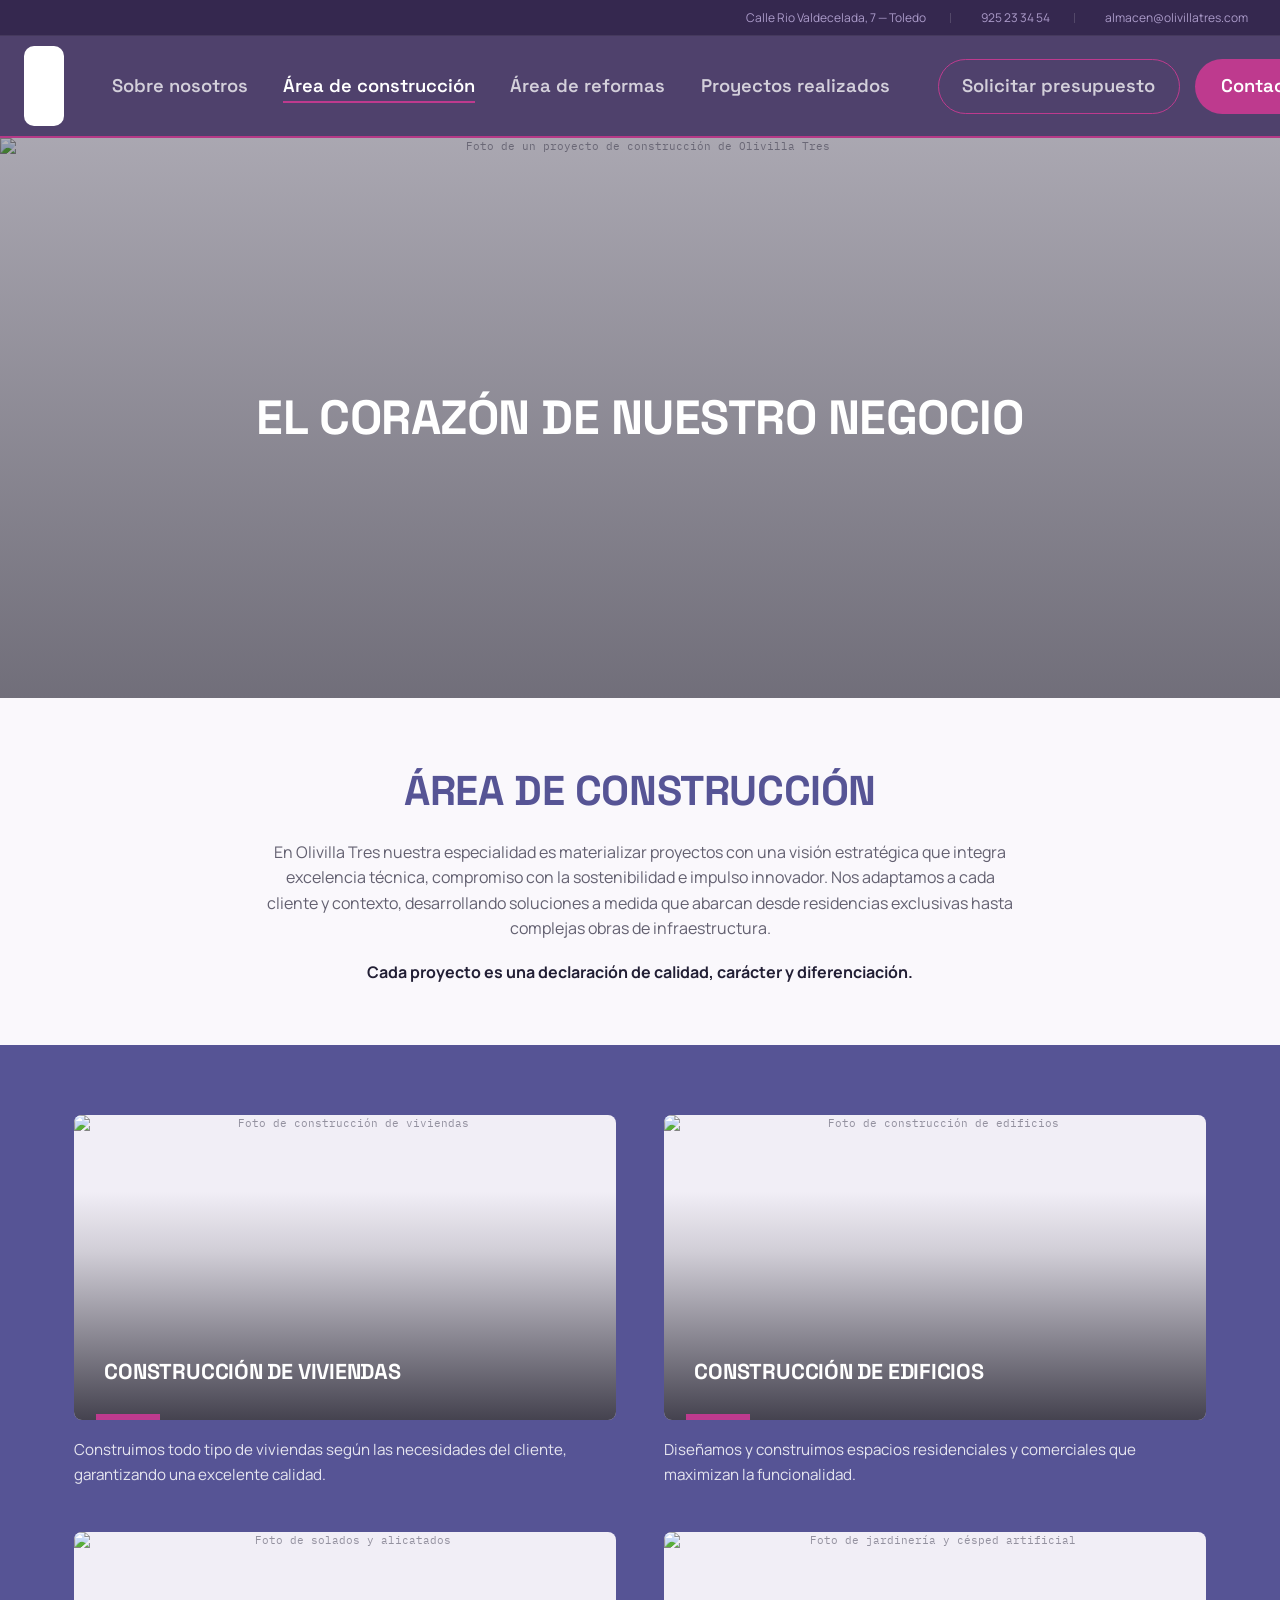
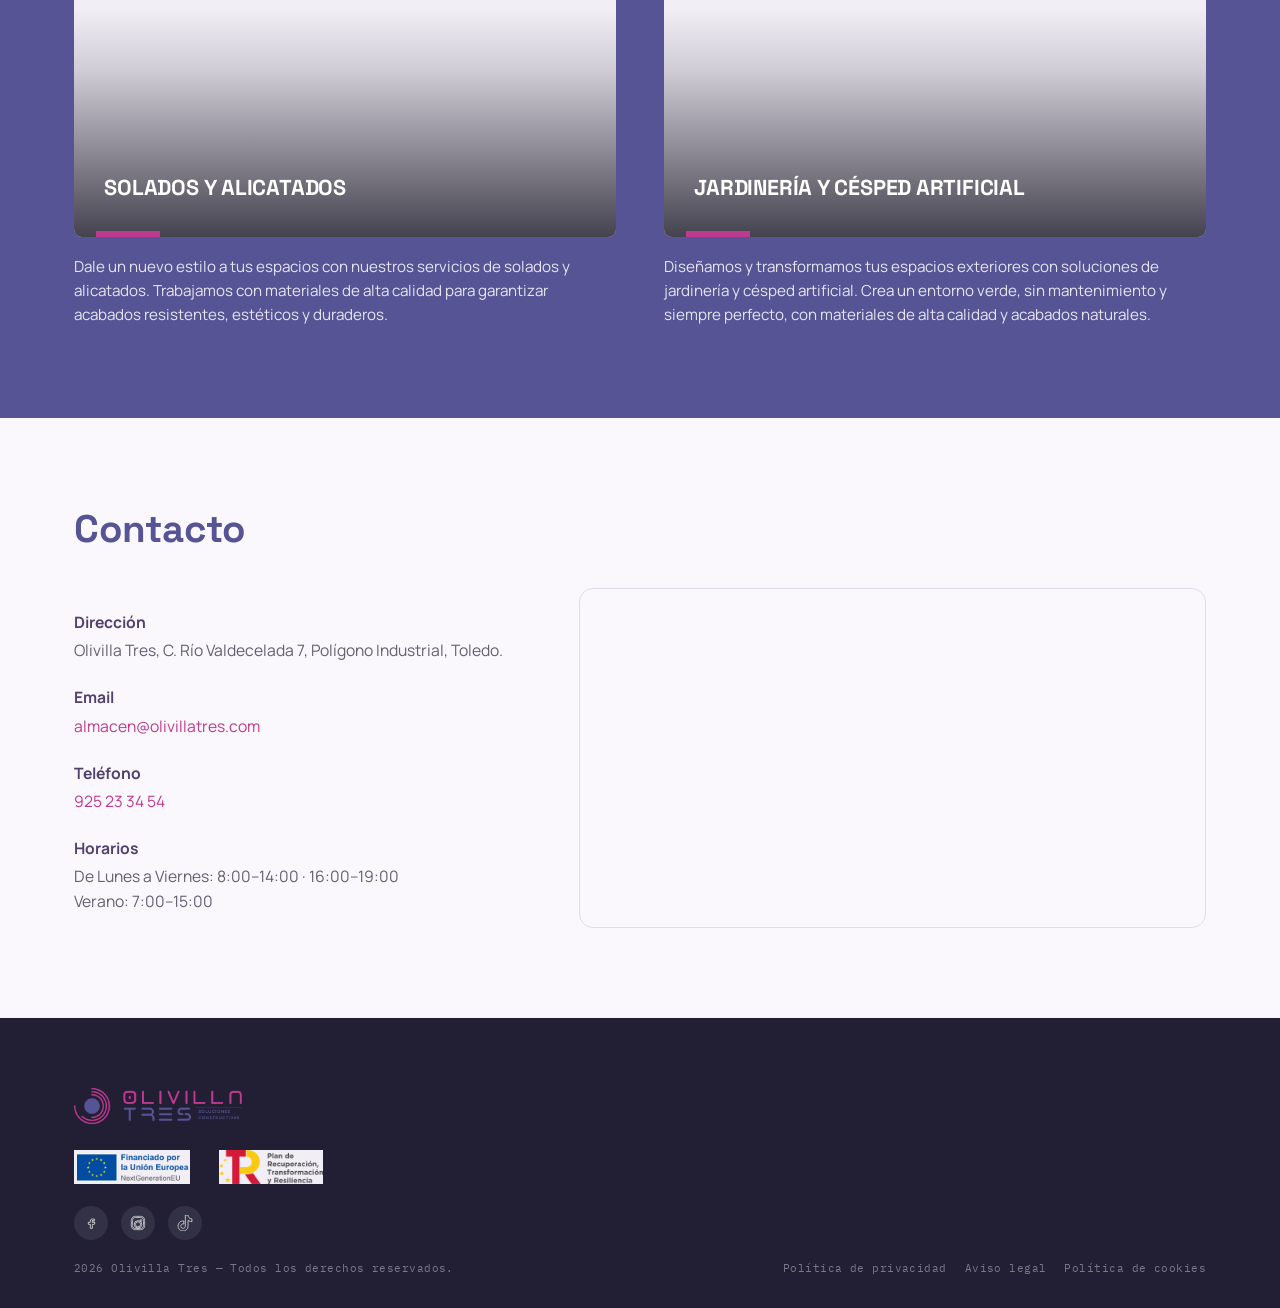
==== commit 012a4ee3: "chatbot nuevo" ====
--- a/area-de-construccion.html
+++ b/area-de-construccion.html
@@ -152,6 +152,6 @@
 </footer>
 
 <script src="main.js"></script>
-<script src="https://TU-APP.onrender.com/widget.js"></script>
+<script src="https://chatbotolivillatres-4hm6.onrender.com/widget.js"></script>
 </body>
 </html>
--- a/style.css
+++ b/style.css
@@ -69,7 +69,24 @@
   list-style: none;
 }
 
-h1,
+h1 {
+  margin: 0;
+  font-family: var(--font-display);
+  font-weight: 700;
+  letter-spacing: -.01em;
+  line-height: 1.1;
+  color: #fff;
+
+}
+
+h1 em {
+  font-style: normal;
+  background: linear-gradient(90deg, #f386cc, #e8b0d0);
+  -webkit-background-clip: text;
+  -webkit-text-fill-color: transparent;
+  background-clip: text;
+}
+
 h2,
 h3,
 h4 {
@@ -78,7 +95,7 @@
   font-weight: 700;
   letter-spacing: -.01em;
   line-height: 1.1;
-  color: rgba(74, 59, 104, 0.97) !important;
+  color: #565495;
 }
 
 p {
@@ -191,13 +208,13 @@
 
 .btn-ghost {
   border-color: currentColor;
-  color: var(--ink);
+  color: #fff;
 }
 
 .btn-ghost:hover {
   background: #932C6E;
   color: white !important;
-  border-color: var(--ink);
+  border-color: #4a3b68;
   transform: translateY(-2px);
 }
 
@@ -291,9 +308,11 @@
 }
 
 .brand1 img {
-  height: 50px;
+  height: 80px;
   width: auto;
-  padding-left: 20px;
+  padding: 20px 20px 20px 20px;
+  background-color: white;
+  border-radius: 10px;
 }
 
 .main-nav ul {
@@ -1257,7 +1276,7 @@
 .hero-real {
   position: relative;
   overflow: hidden;
-  height: 640px;
+  height: 810px;
   color: var(--white);
 }
 
@@ -1347,7 +1366,15 @@
    Nuestras áreas (carrusel con flechas)
    ========================================================= */
 .areas-real {
-  padding: 90px 0 70px;
+  padding: 150px 0 70px;
+  background:
+    linear-gradient(rgba(255, 255, 255, .70), rgba(255, 255, 255, .70)),
+    url('https://images.pexels.com/photos/13167451/pexels-photo-13167451.jpeg');
+  background-size: cover;
+  background-position: center;
+  background-attachment: fixed;
+  transition: all .8s ease;
+  height: 820px;
 }
 
 .areas-real .section-head-row {
@@ -1403,6 +1430,9 @@
 
 .area-item {
   flex: 0 0 auto;
+  border-radius: 10px;
+  padding: 10px;
+  background: linear-gradient(rgba(255, 255, 255, .70), rgba(255, 255, 255, .70));
   /* el ancho lo pone JS, ya no un porcentaje */
 }
 
@@ -1436,6 +1466,7 @@
   color: black;
   font-size: .95rem;
   max-width: 340px;
+
 }
 
 .area-item .more {
@@ -1459,7 +1490,7 @@
    ========================================================= */
 .commit-section {
   background: rgba(74, 59, 104, 0.97) !important;
-  padding: 0px 0;
+  padding: 100px 0;
 }
 
 .commit-grid {
@@ -1507,7 +1538,7 @@
 }
 
 .commit-copy .btn:hover {
-  background: var(--white);
+  background: #b53987;
   color: var(--indigo);
 }
 
@@ -1519,6 +1550,7 @@
   color: var(--white);
   padding: 1.6em 0;
   text-align: center;
+  height: 100px;
 }
 
 .stat-band p {
@@ -1551,11 +1583,31 @@
 .gama-item {
   padding: 2em 2.2em;
   text-align: center;
+  border-bottom: 2px solid transparent;
+  transition: border-color .3s ease;
+}
+
+.gama-item:hover {
+  border-bottom-color: var(--magenta);
+}
+
+.gama-item:hover .ico svg {
+  stroke: var(--magenta);
+}
+
+.gama-item:hover h3 {
+  color: var(--magenta);
 }
 
 .gama-item.is-highlight {
-  border-left: 2px solid var(--magenta);
-  border-right: 2px solid var(--magenta);
+  border-left: 2px solid var(--line);
+  border-right: 2px solid var(--line);
+  transition: border-color .3s ease;
+}
+
+.gama-item.is-highlight:hover {
+  border-left-color: var(--magenta);
+  border-right-color: var(--magenta);
 }
 
 .gama-item .ico {
@@ -1701,95 +1753,128 @@
   color: var(--white);
 }
 
-.review-card {
-  margin-top: 2.6em;
-  max-width: 760px;
+.reviews-head {
+  display: flex;
+  justify-content: space-between;
+  align-items: center;
+  flex-wrap: wrap;
+  gap: 2em;
+}
+
+.reviews-rating {
+  display: flex;
+  align-items: center;
+  gap: 1em;
+}
+
+.google-g {
+  width: 34px;
+  height: 34px;
+  flex: none;
+}
+
+.reviews-rating strong {
+  font-family: var(--font-display);
+  font-size: 2rem;
+  color: var(--white);
+  line-height: 1;
+}
+
+.reviews-rating .stars {
+  color: #F5B301;
+  letter-spacing: .1em;
+  font-size: .85rem;
+  margin-top: .2em;
+}
+
+.reviews-rating span {
+  display: block;
+  margin-top: .2em;
+  font-family: var(--font-mono);
+  font-size: .68rem;
+  letter-spacing: .05em;
+  text-transform: uppercase;
+  color: rgba(255, 255, 255, .55);
+}
+
+.reviews-grid {
+  margin-top: 3em;
+  display: grid;
+  grid-template-columns: repeat(3, 1fr);
+  gap: 1.6em;
+}
+
+.review-card-pro {
+  background: rgba(255, 255, 255, .06);
+  border: 1px solid rgba(255, 255, 255, .14);
+  border-radius: var(--radius);
+  padding: 2em;
   display: flex;
   flex-direction: column;
-  gap: 1em;
-}
-
-.review-head {
+  gap: 1.2em;
+  transition: transform .25s ease, border-color .25s ease;
+}
+
+.review-card-pro:hover {
+  transform: translateY(-4px);
+  border-color: var(--magenta);
+}
+
+.review-card-pro .stars {
+  color: #F5B301;
+  letter-spacing: .1em;
+  font-size: .9rem;
+}
+
+.review-card-pro .quote {
+  font-size: .95rem;
+  line-height: 1.65;
+  color: rgba(255, 255, 255, .88);
+}
+
+.review-card-pro .who {
   display: flex;
   align-items: center;
   gap: .9em;
-}
-
-.review-avatar {
-  width: 44px;
-  height: 44px;
+  margin-top: auto;
+  padding-top: 1.1em;
+  border-top: 1px solid rgba(255, 255, 255, .12);
+}
+
+.review-card-pro .avatar {
+  width: 40px;
+  height: 40px;
   border-radius: 50%;
   background: var(--magenta);
+  color: var(--white);
   display: flex;
   align-items: center;
   justify-content: center;
   font-family: var(--font-display);
   font-weight: 700;
-  color: var(--white);
-}
-
-.review-who strong {
+  flex: none;
+}
+
+.review-card-pro .who strong {
   display: block;
-  font-size: .95rem;
-}
-
-.review-who span {
-  font-size: .78rem;
+  font-size: .9rem;
+  color: var(--white);
+}
+
+.review-card-pro .who span {
+  font-size: .75rem;
   color: rgba(255, 255, 255, .55);
 }
 
-.review-box {
-  background: rgba(0, 0, 0, .55);
-  border-radius: var(--radius-sm);
-  padding: 1.6em 1.8em;
-  display: flex;
-  justify-content: space-between;
-  align-items: center;
-  gap: 1em;
-}
-
-.review-box .stars {
-  color: #F5B301;
-  letter-spacing: .1em;
-  margin-bottom: .5em;
-}
-
-.review-box p {
-  font-size: .95rem;
-  color: rgba(255, 255, 255, .9);
-}
-
-.review-summary {
-  margin-top: 2em;
-  font-size: .92rem;
-  color: rgba(255, 255, 255, .7);
-}
-
-.review-summary strong {
-  color: var(--white);
-}
-
-.reviews-nav {
-  display: flex;
-  gap: .7em;
-  margin-top: 1.6em;
-}
-
-.reviews-nav button {
-  width: 38px;
-  height: 38px;
-  border-radius: 50%;
-  border: 1.5px solid rgba(255, 255, 255, .4);
-  background: none;
-  color: var(--white);
-  display: flex;
-  align-items: center;
-  justify-content: center;
-}
-
-.reviews-nav svg {
-  width: 14px;
-  height: 14px;
+.reviews-cta {
+  text-align: center;
+  margin-top: 2.8em;
+}
+
+@media (max-width: 980px) {
+  .reviews-grid {
+    grid-template-columns: 1fr;
+  }
 }
 
 /* =========================================================
@@ -1937,7 +2022,7 @@
 
 .reveal .titulo-proyectos {
   font-size: 3rem;
-  color: rgba(74, 59, 104, 0.97) !important;
+  color: #565495 !important;
 }
 
 /* =========================================================
@@ -2237,6 +2322,97 @@
   color: var(--white);
 }
 
+
+.cifras-band {
+  background: var(--paper-2);
+  padding: 70px 0;
+}
+
+.cifras-grid {
+  display: grid;
+  grid-template-columns: repeat(4, 1fr);
+  gap: 2em;
+  text-align: center;
+}
+
+.cifra-item strong {
+  display: block;
+  font-family: var(--font-display);
+  font-size: 2rem;
+  font-weight: 700;
+  color: var(--magenta);
+}
+
+.cifra-item span {
+  display: block;
+  margin-top: .5em;
+  font-family: var(--font-mono);
+  font-size: .72rem;
+  letter-spacing: .05em;
+  text-transform: uppercase;
+  color: var(--ink-70);
+}
+
+@media (max-width: 980px) {
+  .cifras-grid {
+    grid-template-columns: repeat(2, 1fr);
+    gap: 2.4em 1.6em;
+  }
+}
+
+
+.mv-grid {
+  display: grid;
+  grid-template-columns: 1fr 1fr;
+  gap: 1.6em;
+      padding-right: 70px;
+}
+
+.mv-card {
+  background: rgba(255, 255, 255, .07);
+  border: 1px solid rgba(255, 255, 255, .16);
+  border-radius: var(--radius);
+  padding: 2em;
+}
+
+.mv-icon {
+  width: 46px;
+  height: 46px;
+  border-radius: 50%;
+  background: var(--magenta);
+  display: flex;
+  align-items: center;
+  justify-content: center;
+  margin-bottom: 1em;
+}
+
+.mv-icon svg {
+  width: 22px;
+  height: 22px;
+  stroke: var(--white);
+  fill: none;
+  stroke-width: 1.6;
+}
+
+.mv-card h3 {
+  color: var(--white);
+  font-size: 1.15rem;
+  text-transform: uppercase;
+}
+
+.mv-card p {
+  margin-top: .8em;
+  color: rgba(255, 255, 255, .82);
+  font-size: .95rem;
+  line-height: 1.6;
+}
+
+@media (max-width: 640px) {
+  .mv-grid {
+    grid-template-columns: 1fr;
+  }
+}
+
 /* =========================================================
    Nuestra historia — texto + foto (fondo claro)
    ========================================================= */
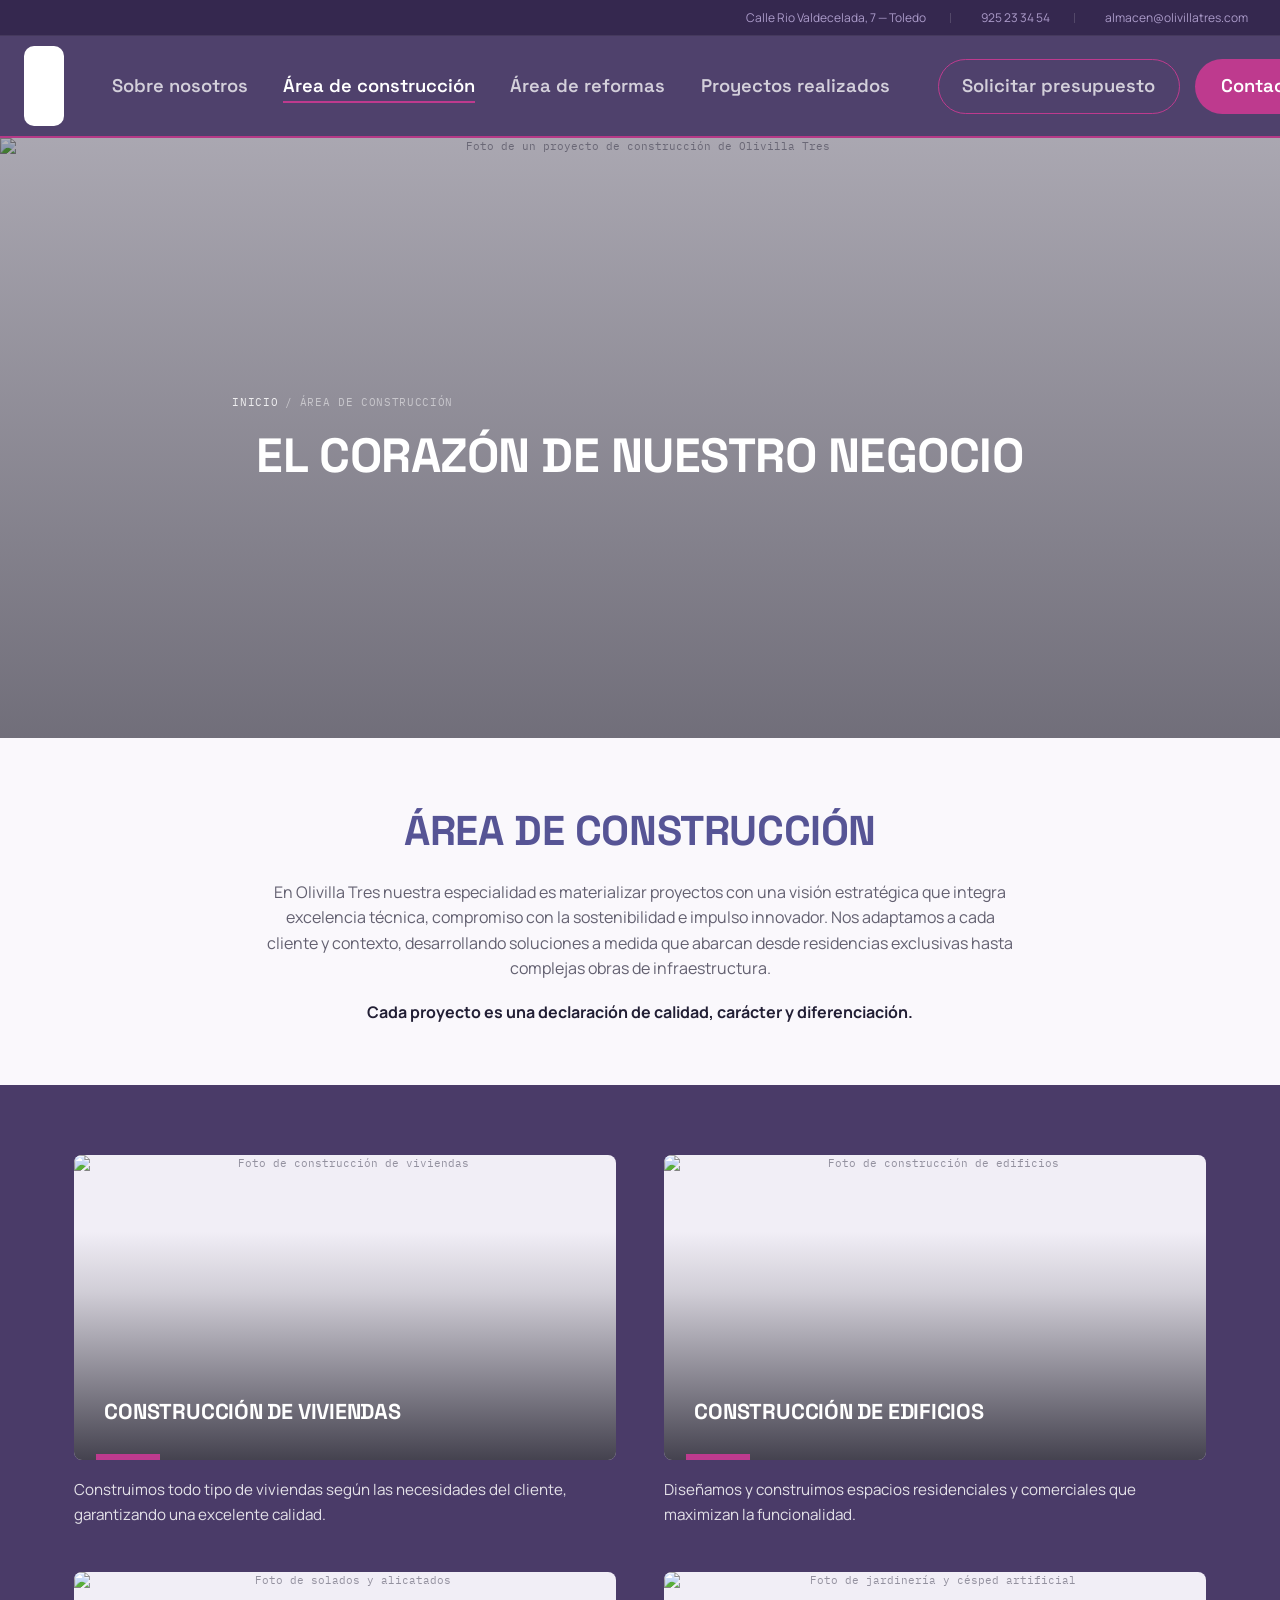
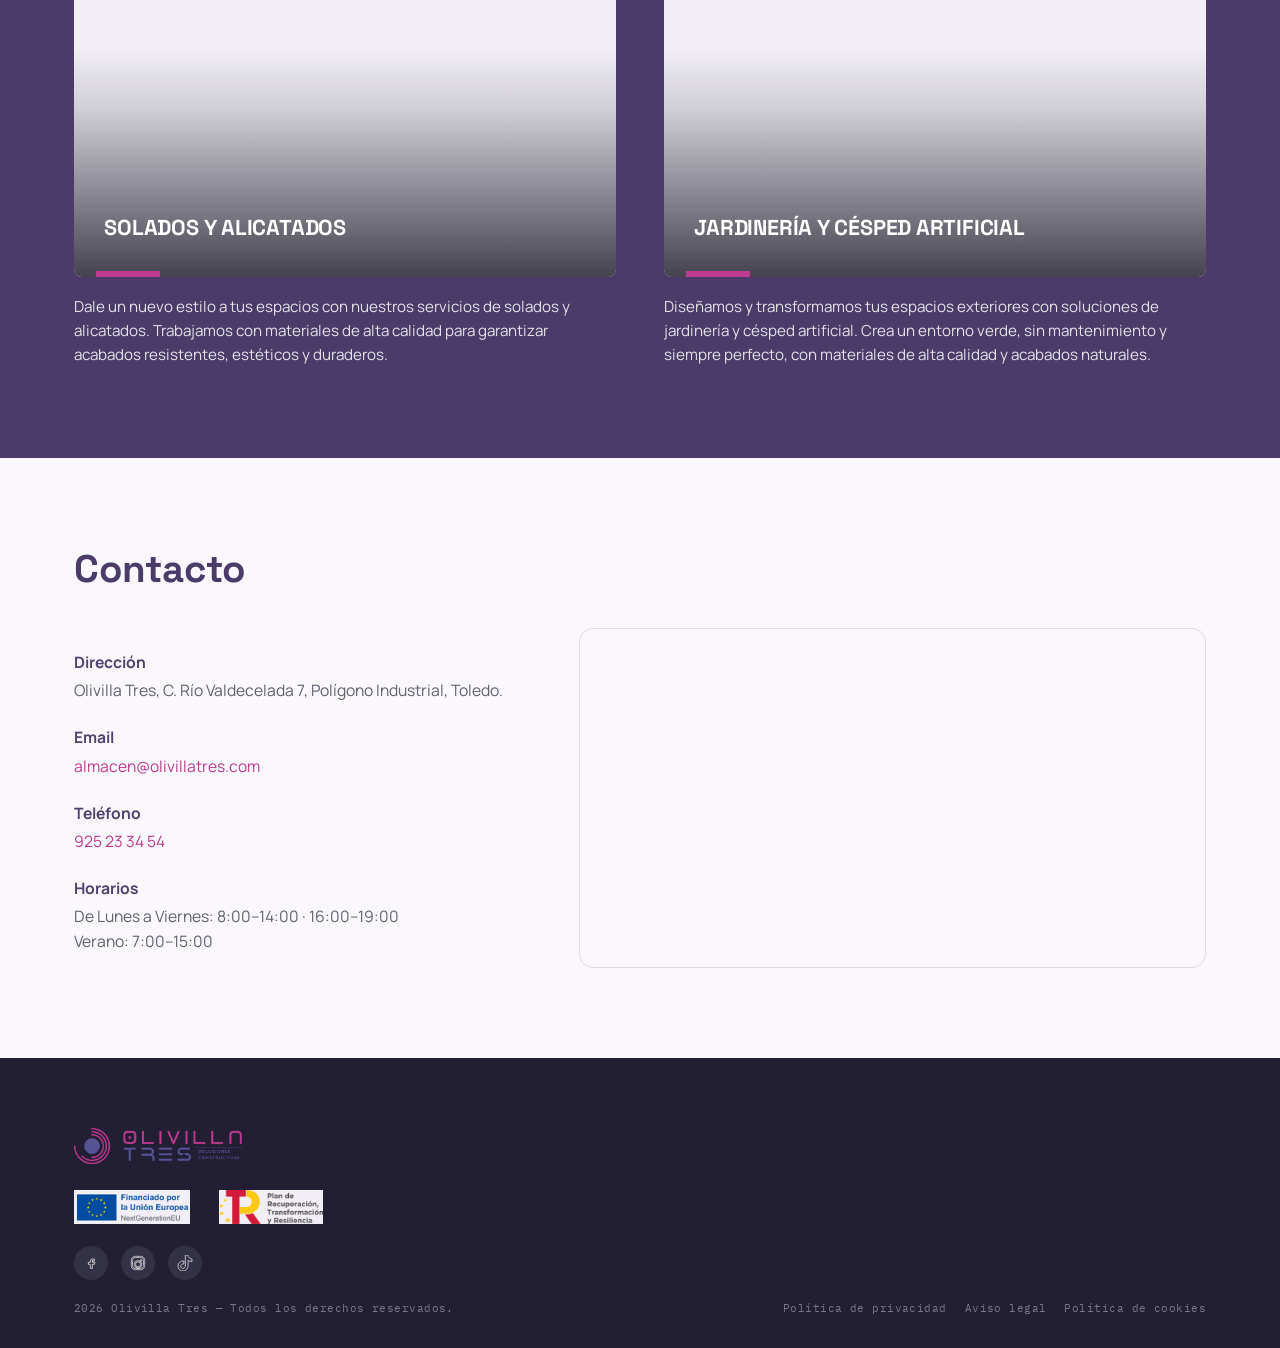
==== commit ca2893f9: "AREA DE CONSTRUCCION Y COLORES" ====
--- a/area-de-construccion.html
+++ b/area-de-construccion.html
@@ -42,6 +42,7 @@
     <img class="ph" src="img/construccion-portada.jpg" alt="Foto de un proyecto de construcción de Olivilla Tres">
     <div class="area-hero-photo-overlay">
       <div class="container">
+        <div class="breadcrumb"><a href="index.html">Inicio</a><span>/</span><span>Área de construcción</span></div>
         <h1>El corazón de nuestro negocio</h1>
       </div>
     </div>
--- a/style.css
+++ b/style.css
@@ -95,7 +95,7 @@
   font-weight: 700;
   letter-spacing: -.01em;
   line-height: 1.1;
-  color: #565495;
+  color: #4a3b68;
 }
 
 p {
@@ -120,6 +120,11 @@
 
 .container2 {
   max-width: 1700px;
+  margin: 0 auto;
+  padding: 0 24px;
+}
+.container3 {
+  max-width: 1400px;
   margin: 0 auto;
   padding: 0 24px;
 }
@@ -1490,7 +1495,7 @@
    ========================================================= */
 .commit-section {
   background: rgba(74, 59, 104, 0.97) !important;
-  padding: 100px 0;
+  padding: 130px 0;
 }
 
 .commit-grid {
@@ -2164,7 +2169,7 @@
    ========================================================= */
 .area-hero-photo {
   position: relative;
-  height: 560px;
+  height: 600px;
   overflow: hidden;
   color: var(--white);
 }
@@ -2233,7 +2238,7 @@
    Página de área — cuadrícula de servicios sobre índigo
    ========================================================= */
 .area-services {
-  background: var(--indigo);
+  background: #4a3b68;
   padding: 70px 0 90px;
   color: var(--white);
 }
@@ -2417,7 +2422,7 @@
    Nuestra historia — texto + foto (fondo claro)
    ========================================================= */
 .historia-section {
-  padding: 100px 0;
+  padding: 50px 0;
 }
 
 .historia-grid {
@@ -2588,7 +2593,7 @@
    Contacto — franja índigo con 3 columnas de información
    ========================================================= */
 .contact-info-band {
-  background: var(--indigo);
+  background: #35284f;
   color: var(--white);
   padding: 4.4em 0;
 }
@@ -2640,7 +2645,7 @@
    Contacto — sección de formulario (a ancho completo, sobre índigo)
    ========================================================= */
 .contact-form-section {
-  background: var(--indigo);
+  background: #4a3b68;
   padding: 4.4em 0 5em;
 }
 
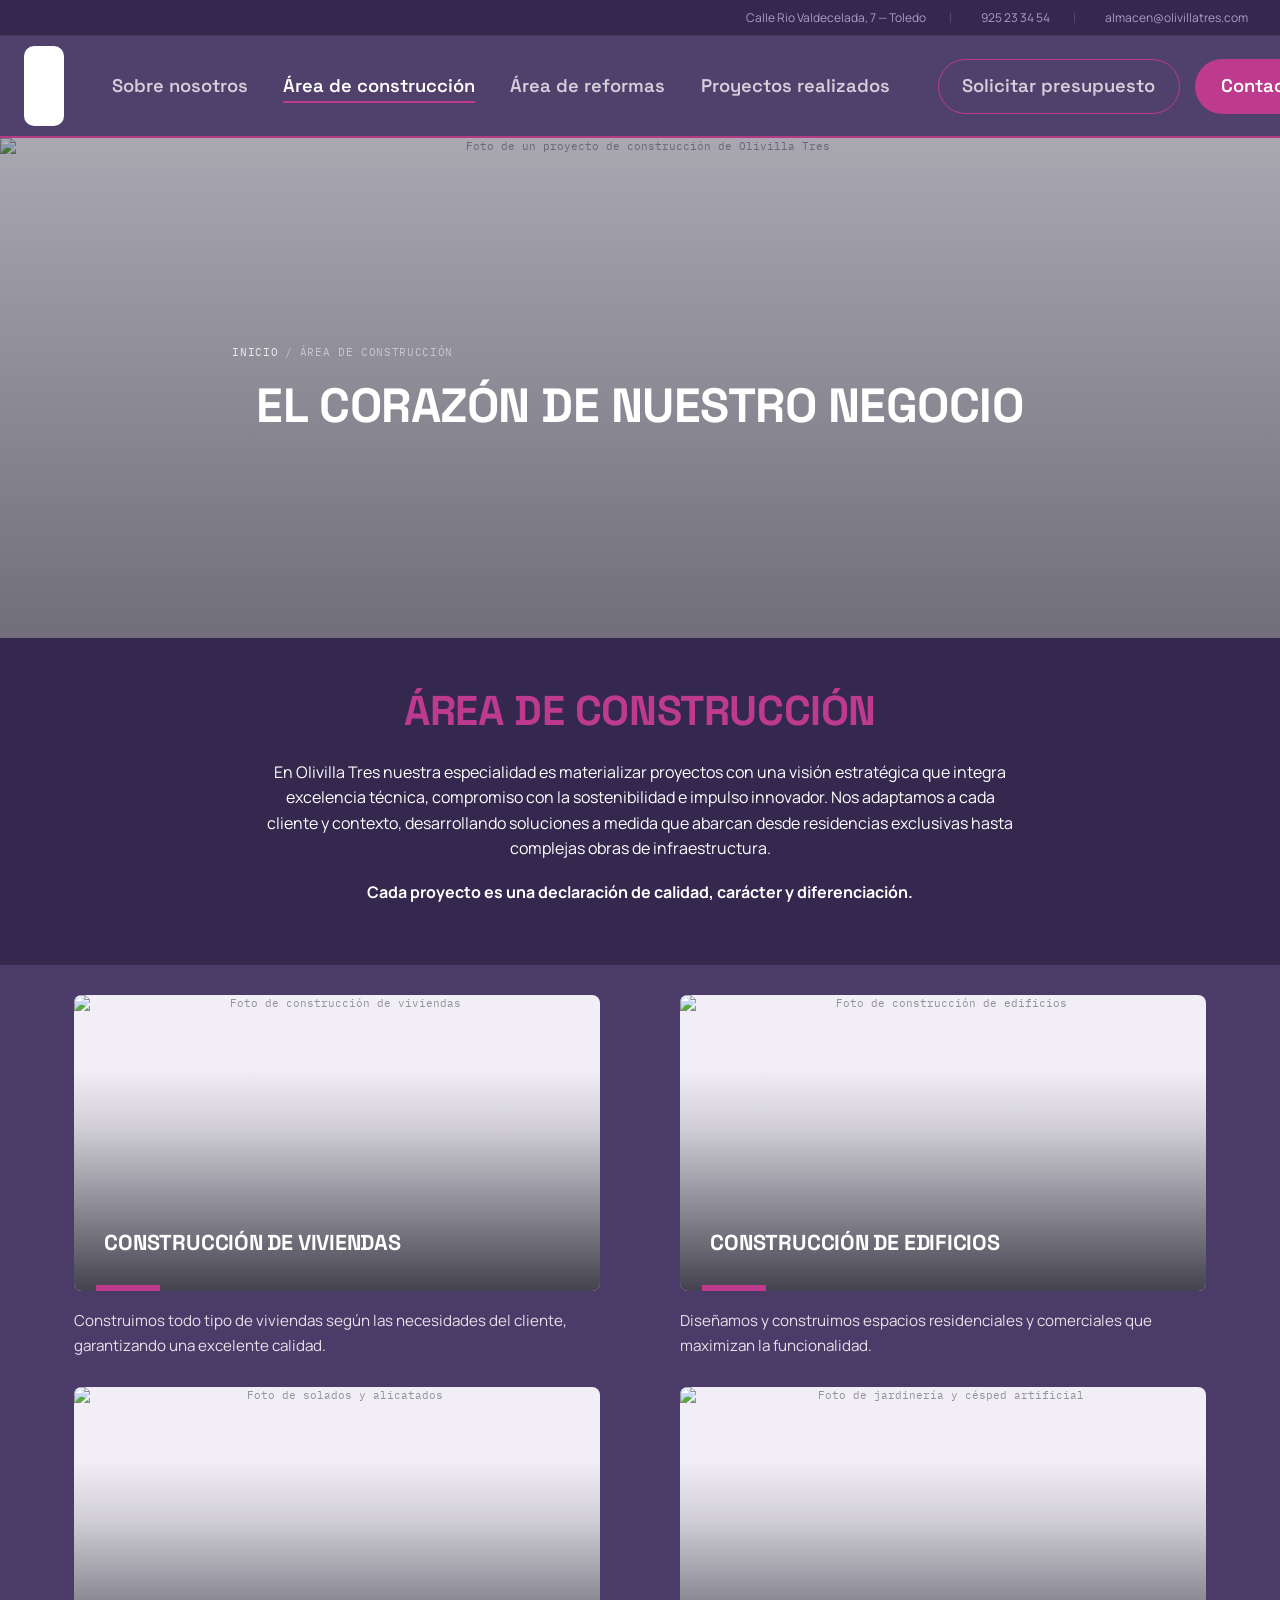
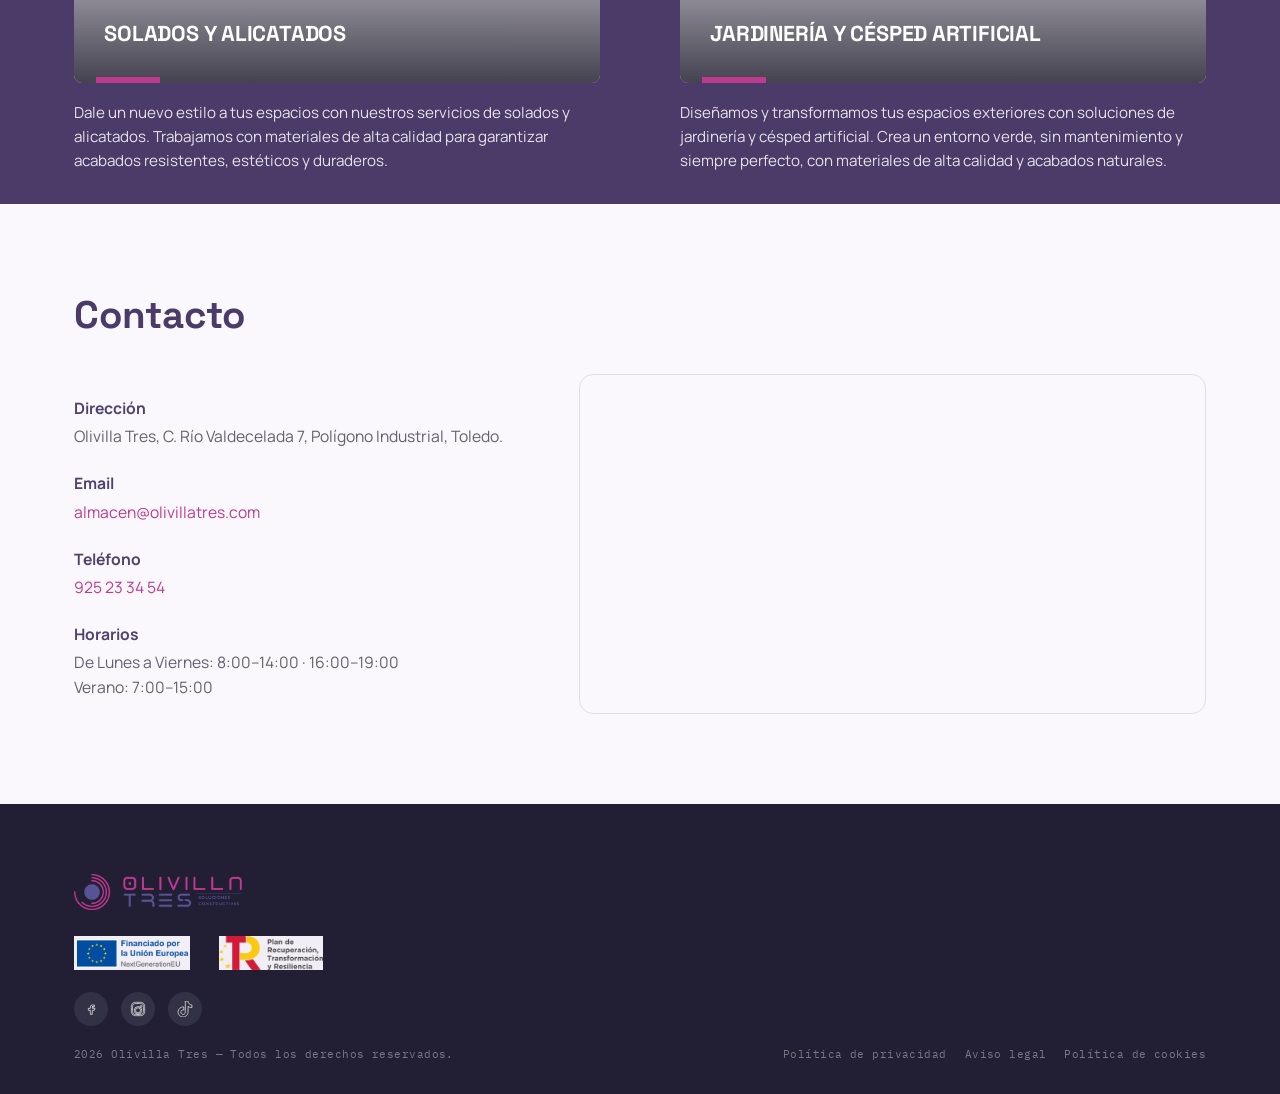
==== commit 020e0dcb: "cambios" ====
--- a/area-de-construccion.html
+++ b/area-de-construccion.html
@@ -38,7 +38,7 @@
 <main>
 
   <!-- HERO: foto a pantalla completa con texto superpuesto -->
-  <section class="area-hero-photo">
+  <section class="area-hero-photo2">
     <img class="ph" src="img/construccion-portada.jpg" alt="Foto de un proyecto de construcción de Olivilla Tres">
     <div class="area-hero-photo-overlay">
       <div class="container">
--- a/style.css
+++ b/style.css
@@ -1091,7 +1091,7 @@
 }
 
 .field {
-  margin-top: 1.6em;
+  margin-top: 0.6em;
 }
 
 .field label {
@@ -2205,18 +2205,147 @@
   padding: 0 24px;
 }
 
+
+
+
+
+
+
+
+
+
+
+
+
+.area-hero-photo2 {
+  position: relative;
+  height: 500px;
+  overflow: hidden;
+  color: var(--white);
+}
+
+
+.area-hero-photo2 img {
+  width: 100%;
+  height: 100%;
+  object-fit: cover;
+}
+
+.area-hero-photo2::after {
+  content: "";
+  position: absolute;
+  inset: 0;
+  background: linear-gradient(180deg, rgba(20, 18, 32, .32), rgba(20, 18, 32, .58));
+}
+
+.area-hero-photo2-overlay {
+  position: absolute;
+  inset: 0;
+  z-index: 2;
+  display: flex;
+  align-items: center;
+  justify-content: center;
+  text-align: center;
+}
+
+.area-hero-photo2-overlay h1 {
+  color: var(--white);
+  text-transform: uppercase;
+  font-size: clamp(1.7rem, 4.2vw, 3rem);
+  max-width: 900px;
+  padding: 0 24px;
+}
+
+.area-hero-photo3 {
+  position: relative;
+  height: 640px;
+  overflow: hidden;
+  color: var(--white);
+}
+
+.area-hero-photo3 img {
+  width: 100%;
+  height: 100%;
+  object-fit: cover;
+}
+
+.area-hero-photo3::after {
+  content: "";
+  position: absolute;
+  inset: 0;
+  background: linear-gradient(180deg, rgba(20, 18, 32, .32), rgba(20, 18, 32, .58));
+}
+
+.area-hero-photo3-overlay {
+  position: absolute;
+  inset: 0;
+  z-index: 2;
+  display: flex;
+  align-items: center;
+  justify-content: center;
+  text-align: center;
+}
+
+.area-hero-photo3-overlay h1 {
+  color: var(--white);
+  text-transform: uppercase;
+  font-size: clamp(1.7rem, 4.2vw, 3rem);
+  max-width: 900px;
+  padding: 0 24px;
+}
+
+
+.area-hero-photo4 {
+  position: relative;
+  height: 545px;
+  overflow: hidden;
+  color: var(--white);
+}
+
+.area-hero-photo4 img {
+  width: 100%;
+  height: 100%;
+  object-fit: cover;
+}
+
+.area-hero-photo4::after {
+  content: "";
+  position: absolute;
+  inset: 0;
+  background: linear-gradient(180deg, rgba(20, 18, 32, .32), rgba(20, 18, 32, .58));
+}
+
+.area-hero-photo4-overlay {
+  position: absolute;
+  inset: 0;
+  z-index: 2;
+  display: flex;
+  align-items: center;
+  justify-content: center;
+  text-align: center;
+}
+
+.area-hero-photo4-overlay h1 {
+  color: var(--white);
+  text-transform: uppercase;
+  font-size: clamp(1.7rem, 4.2vw, 3rem);
+  max-width: 900px;
+  padding: 0 24px;
+}
+
 /* =========================================================
    Página de área — intro centrada
    ========================================================= */
 .area-intro {
-  padding: 70px 0 60px;
+  padding: 50px 0 60px;
   text-align: center;
+  background-color: #35284f;
 }
 
 .area-intro h2 {
   font-size: clamp(1.8rem, 3.6vw, 2.6rem);
   text-transform: uppercase;
-  color: var(--indigo);
+  color:  var(--magenta);
 }
 
 .area-intro p {
@@ -2224,29 +2353,33 @@
   max-width: 760px;
   margin-left: auto;
   margin-right: auto;
-  color: var(--ink-70);
+  color:white;
   font-size: 1rem;
 }
 
 .area-intro .area-intro-tagline {
   margin-top: 1.1em;
   font-weight: 700;
-  color: var(--ink);
-}
+  color: white;
+}
+
+
+
+
 
 /* =========================================================
    Página de área — cuadrícula de servicios sobre índigo
    ========================================================= */
 .area-services {
   background: #4a3b68;
-  padding: 70px 0 90px;
+  padding: 30px 0 30px;
   color: var(--white);
 }
 
 .area-services-grid {
   display: grid;
   grid-template-columns: 1fr 1fr;
-  gap: 2.8em 3em;
+  gap: 1.8em 5em;
 }
 
 .area-service-figure {
@@ -2595,7 +2728,7 @@
 .contact-info-band {
   background: #35284f;
   color: var(--white);
-  padding: 4.4em 0;
+  padding: 2.4em 0;
 }
 
 .contact-info-band .container {
@@ -2646,7 +2779,7 @@
    ========================================================= */
 .contact-form-section {
   background: #4a3b68;
-  padding: 4.4em 0 5em;
+  padding: 1.4em 0 1.4em;
 }
 
 .contact-form-section h2 {
@@ -2660,7 +2793,7 @@
 .form-grid-2 {
   display: grid;
   grid-template-columns: 1fr 1fr;
-  gap: 1.6em 2em;
+  gap: 0.6em 2em;
 }
 
 .form-grid-2 .field-full {
@@ -2700,7 +2833,7 @@
    Mapa a pantalla completa
    ========================================================= */
 .map-full {
-  height: 440px;
+  height: 300px;
 }
 
 .map-full iframe {
